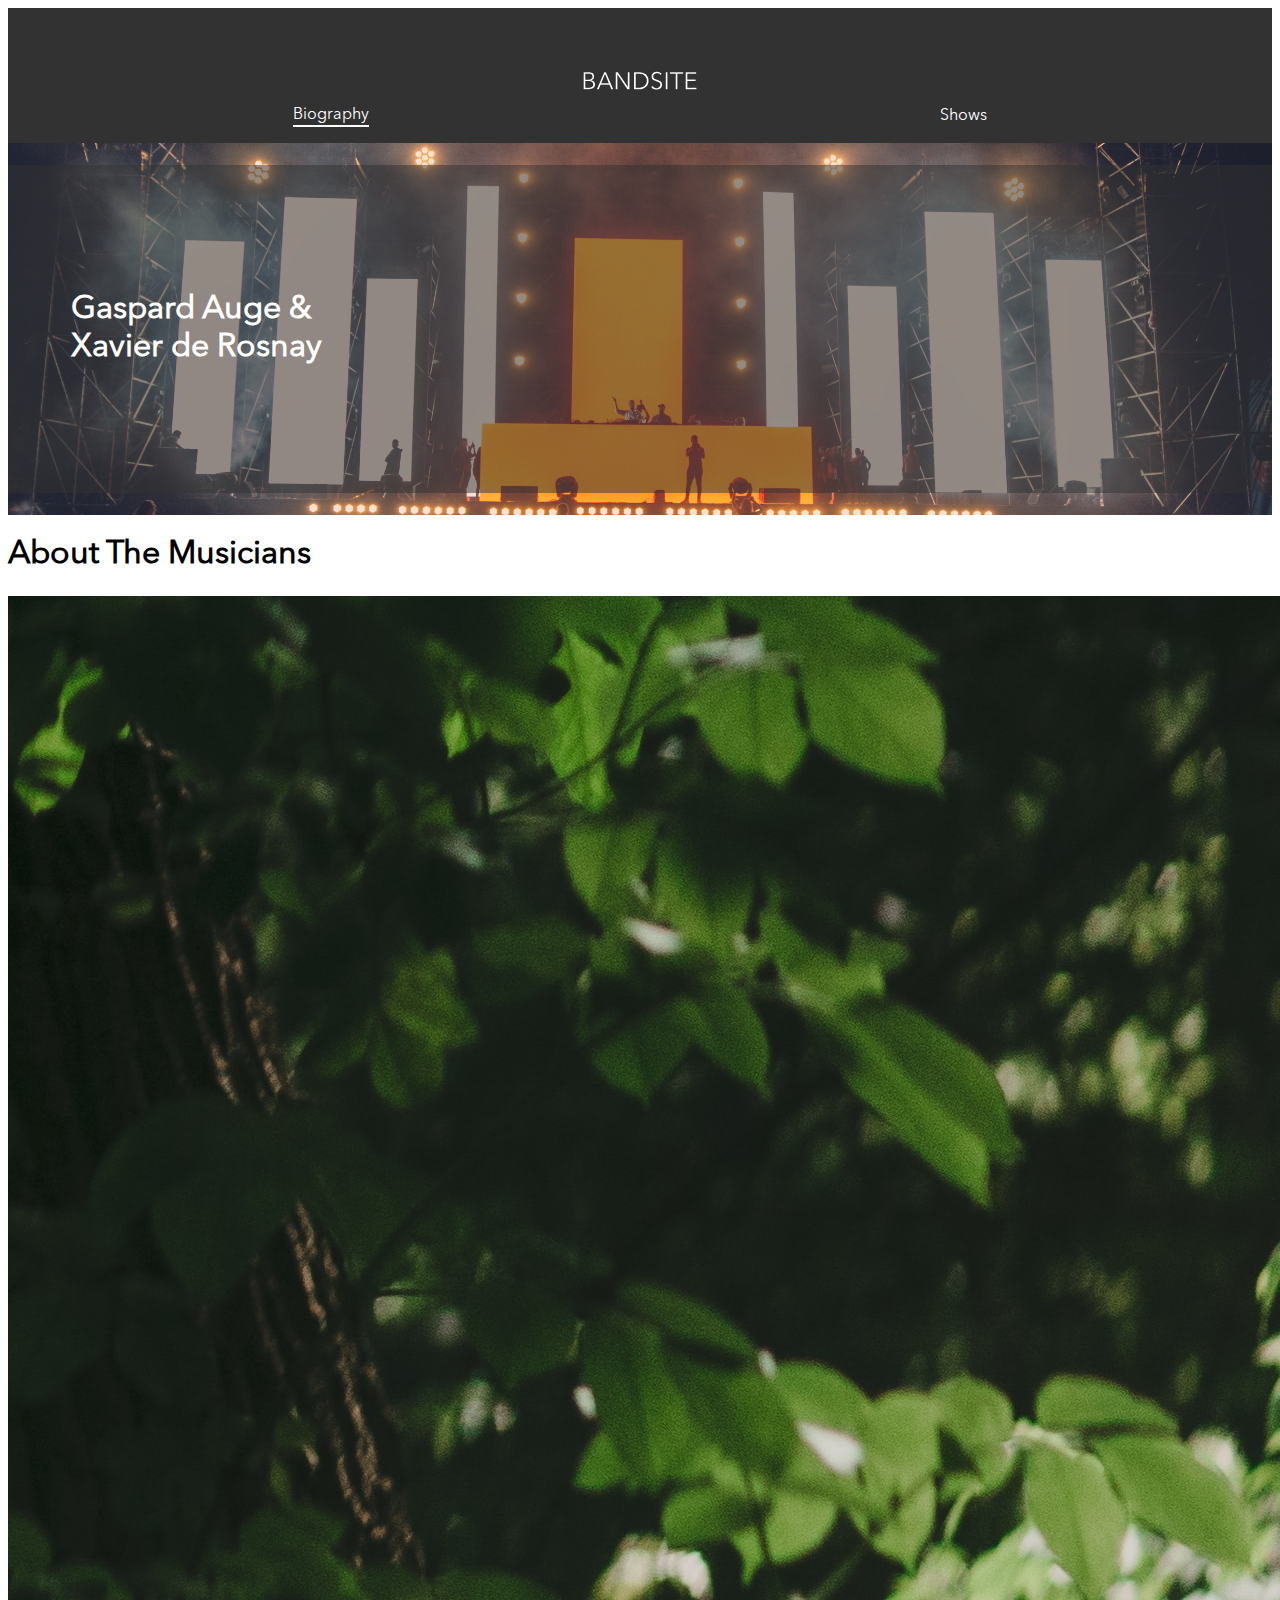
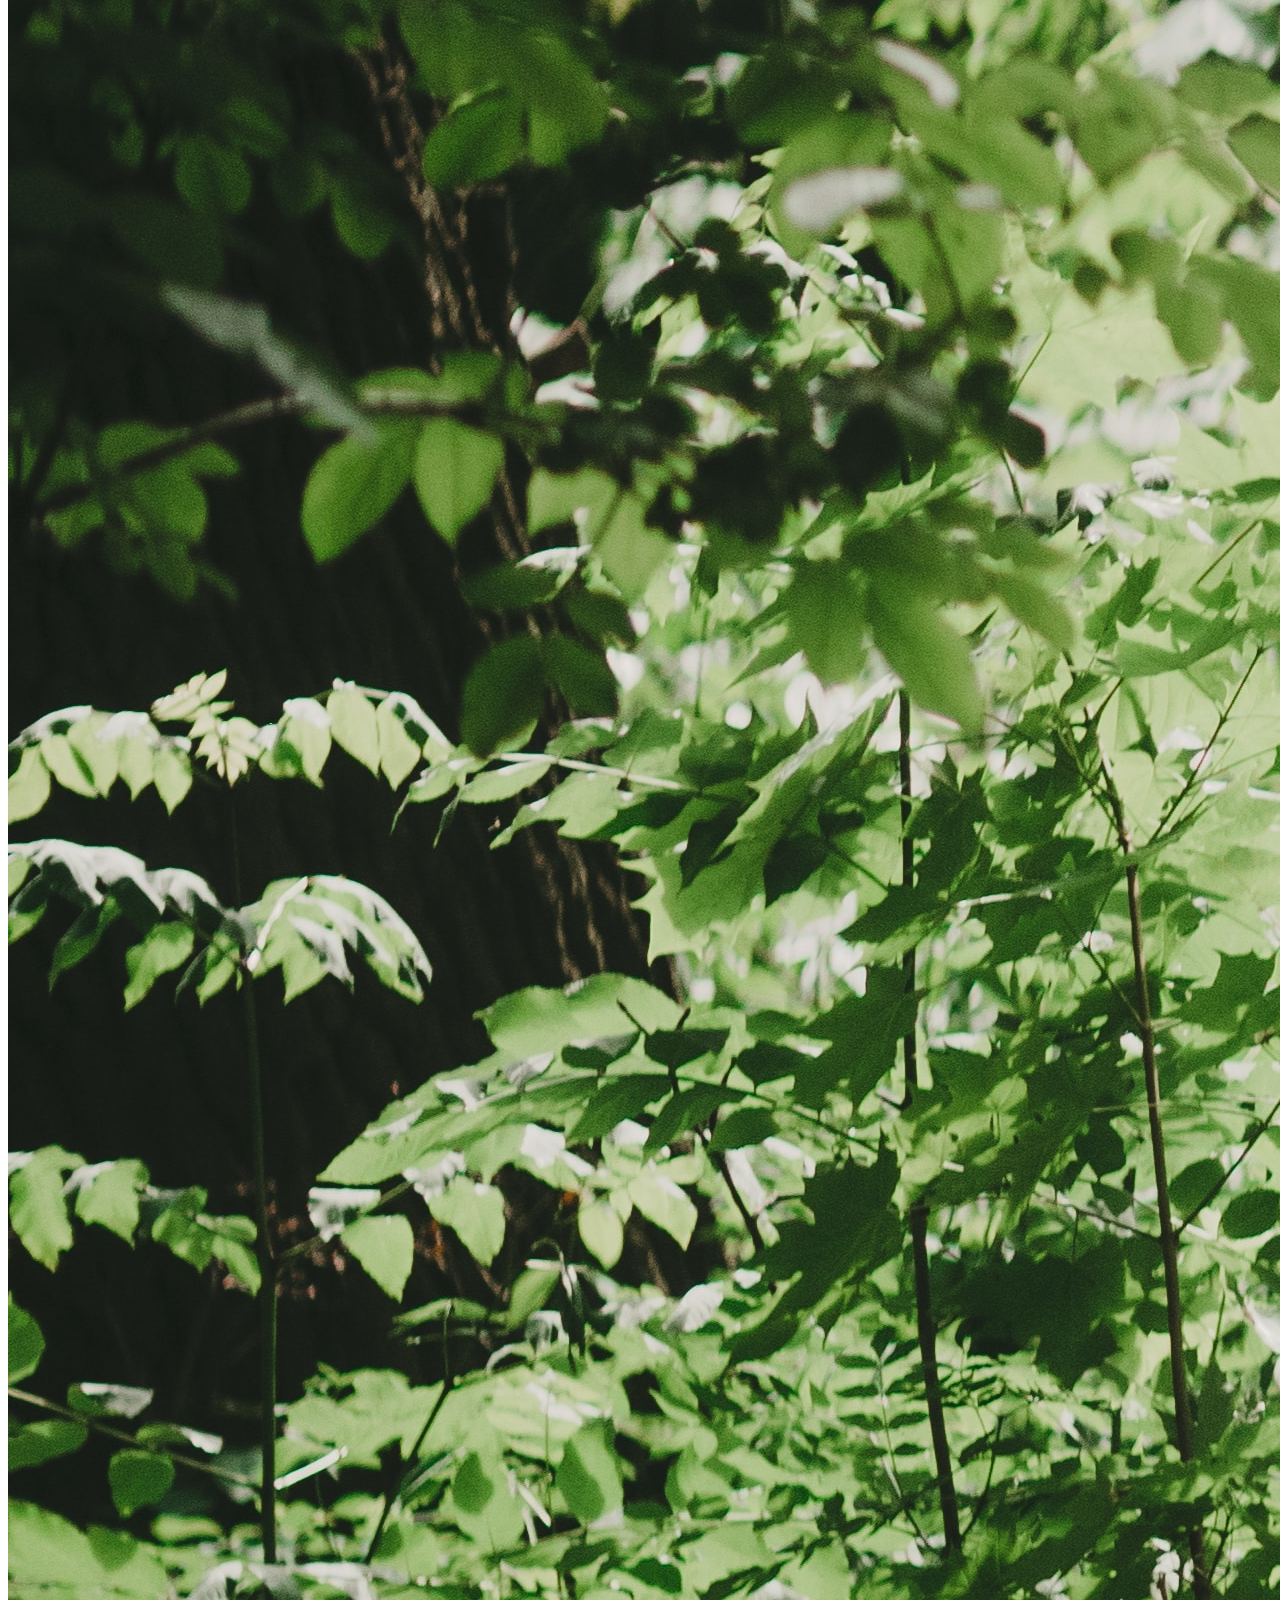
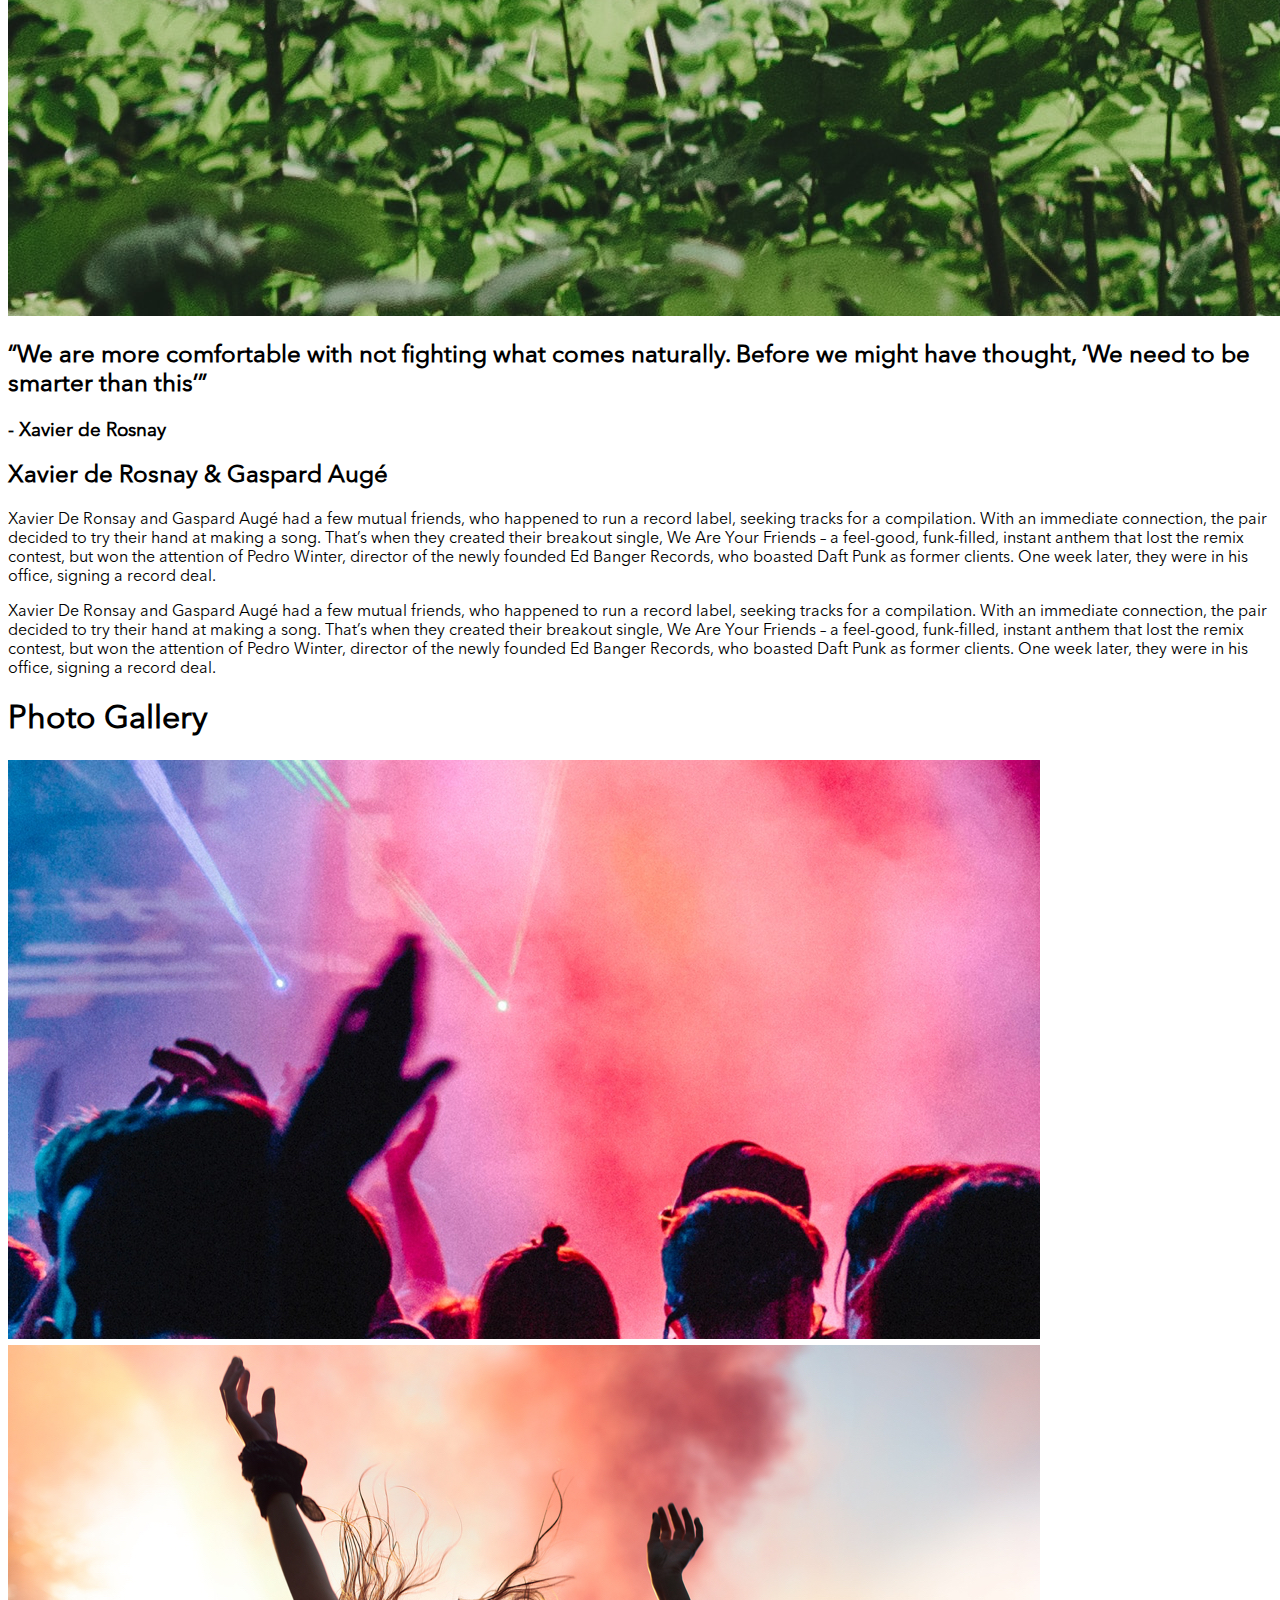
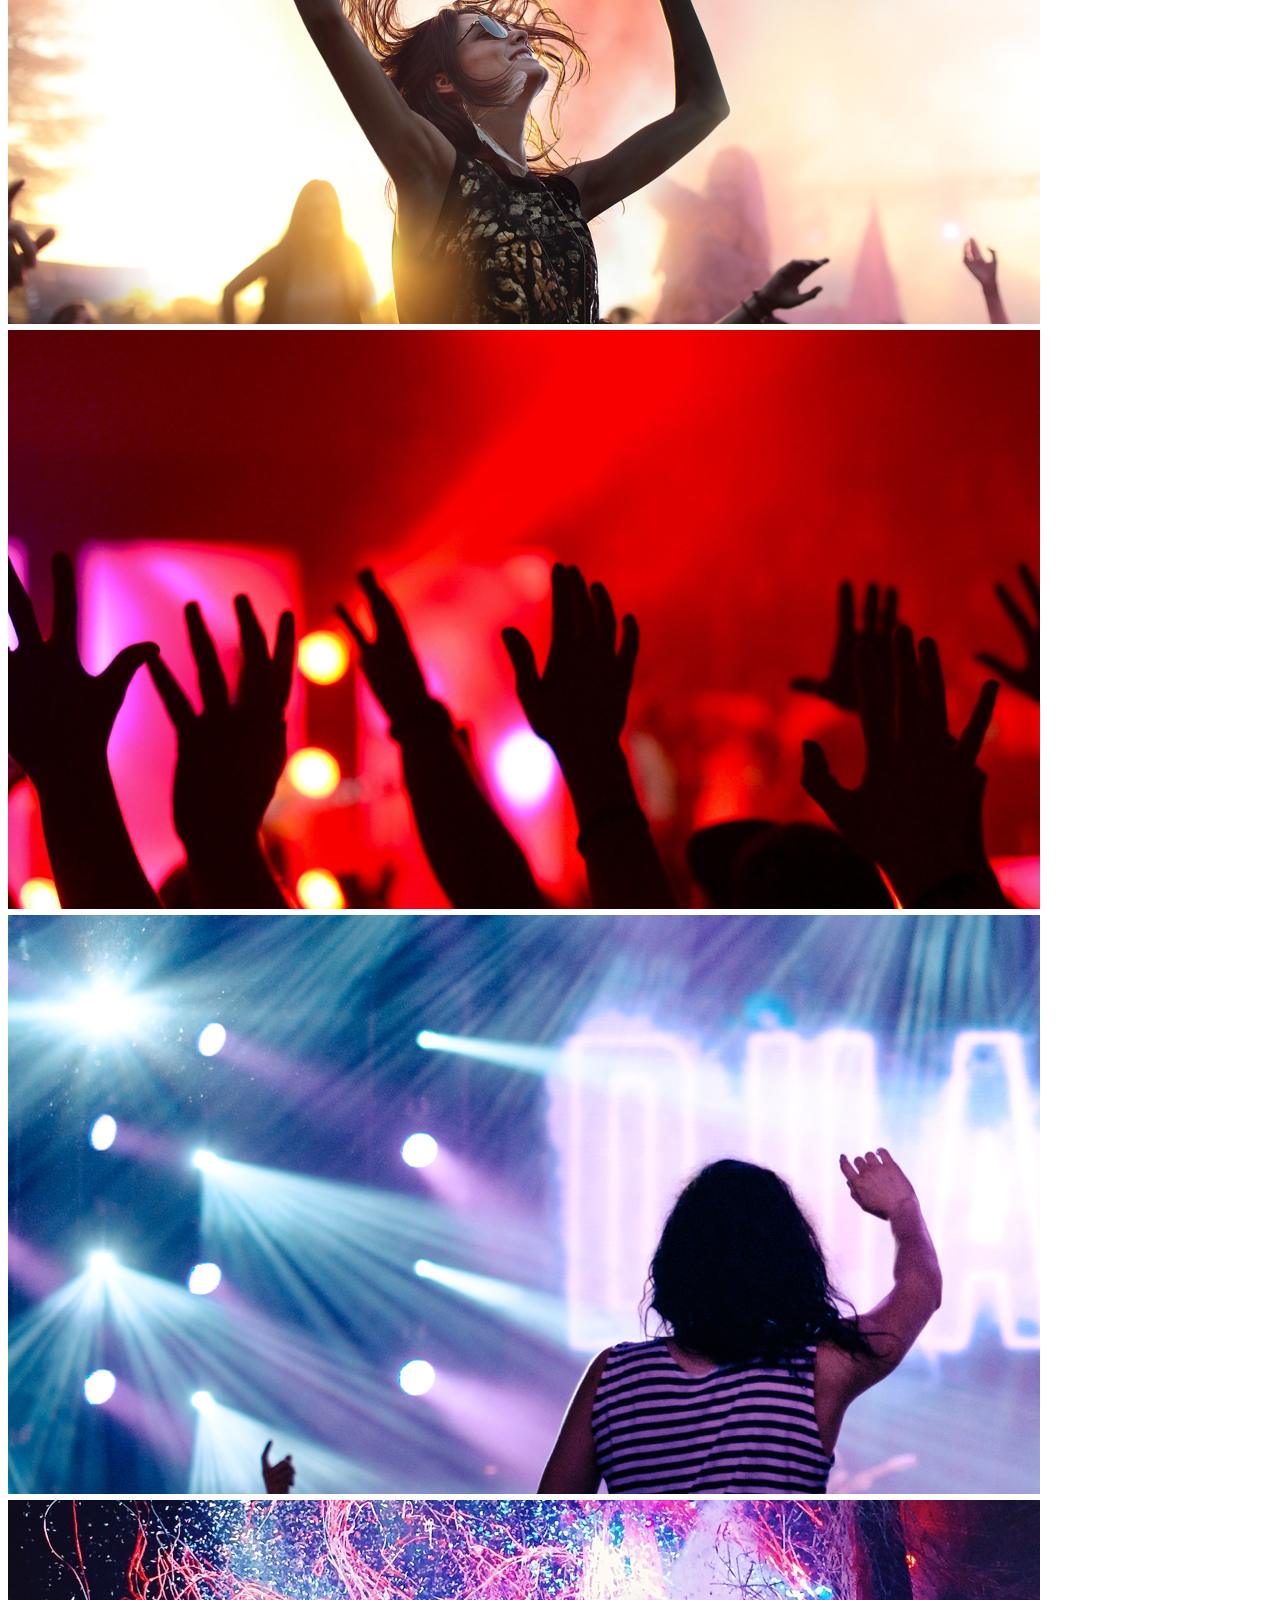
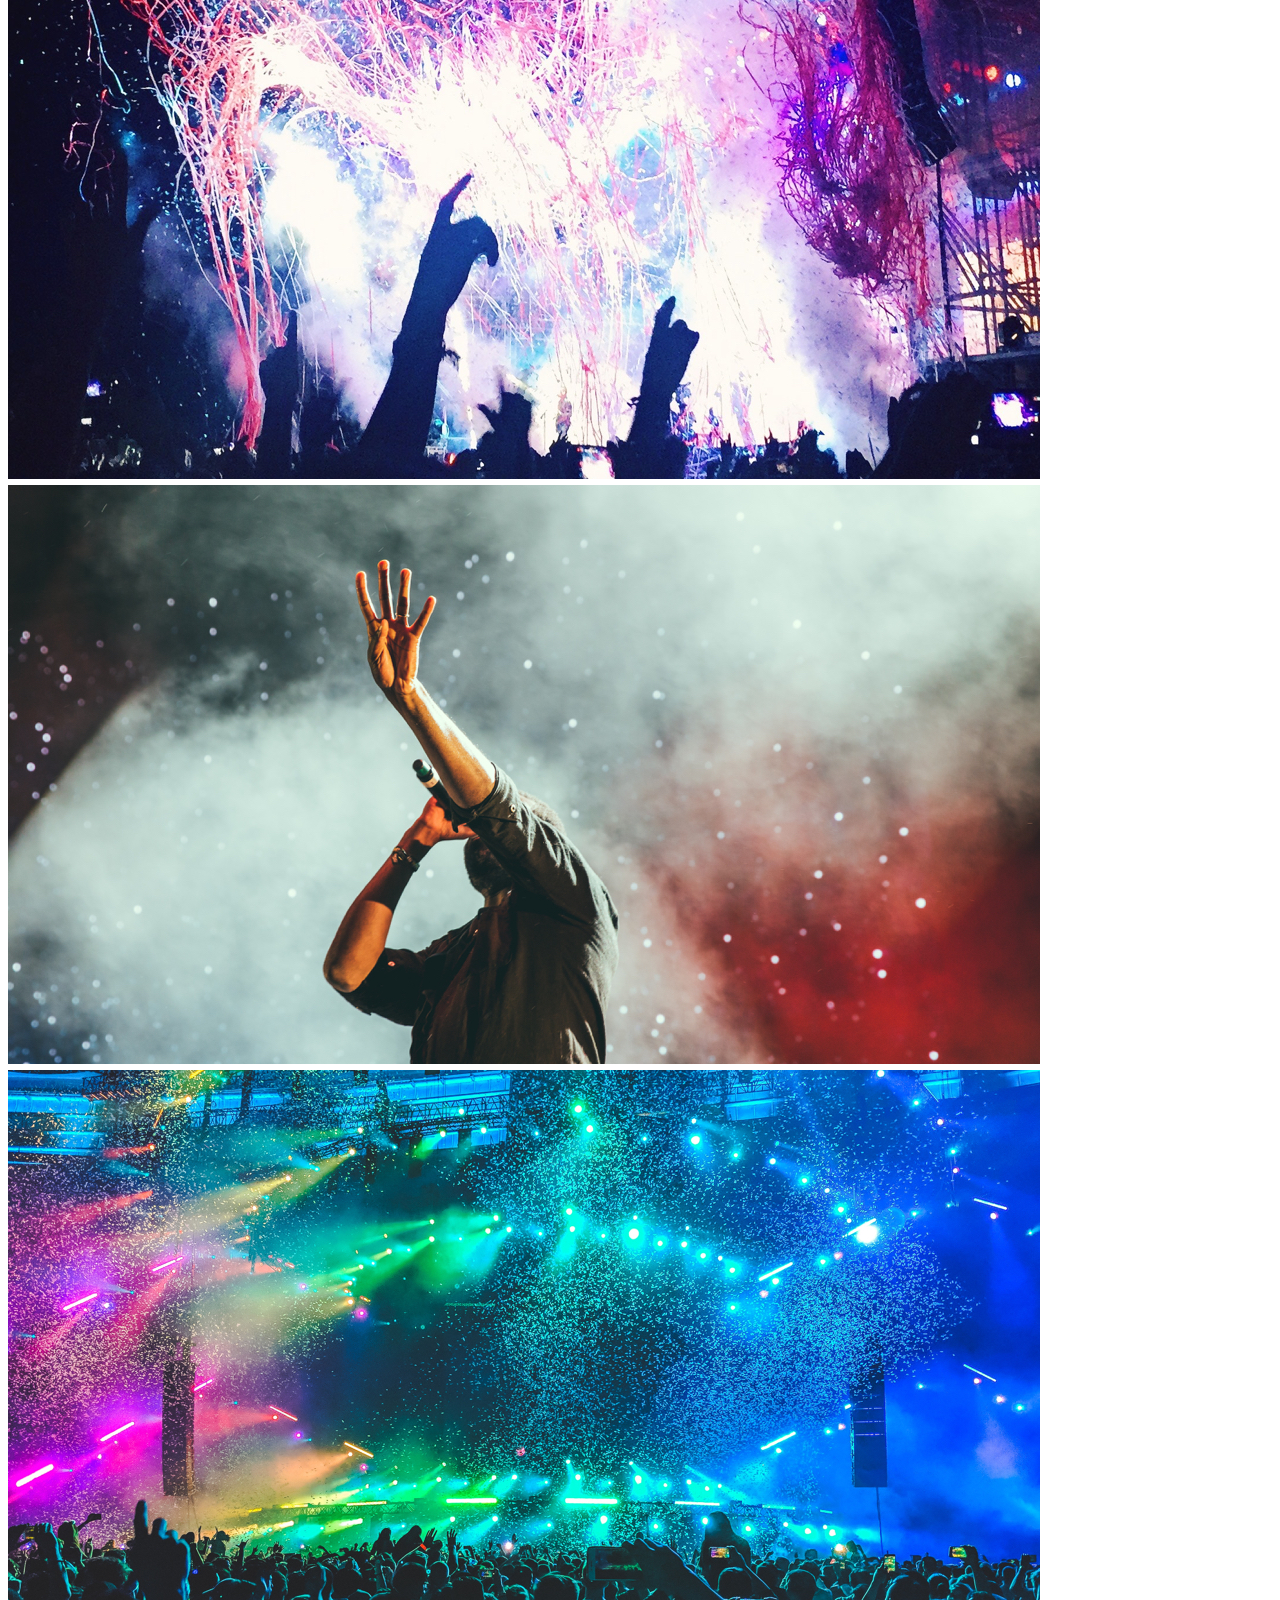
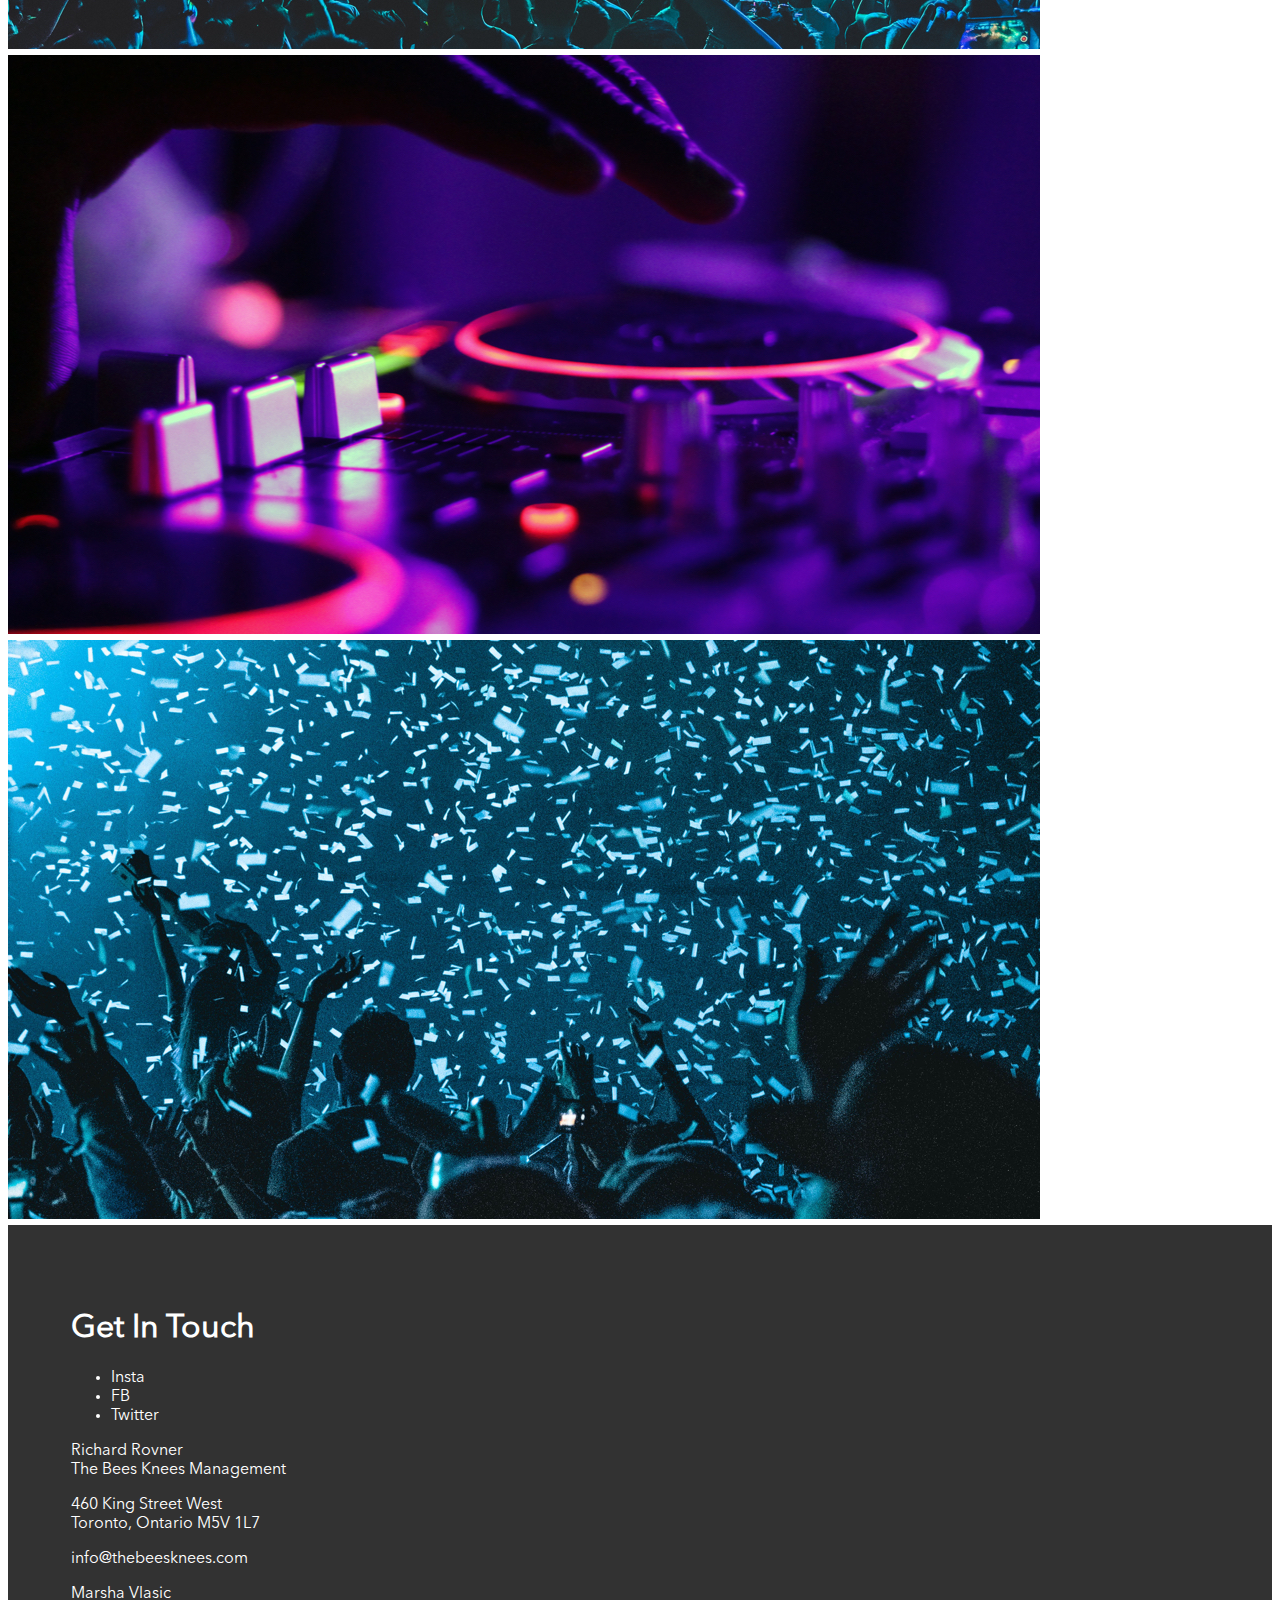
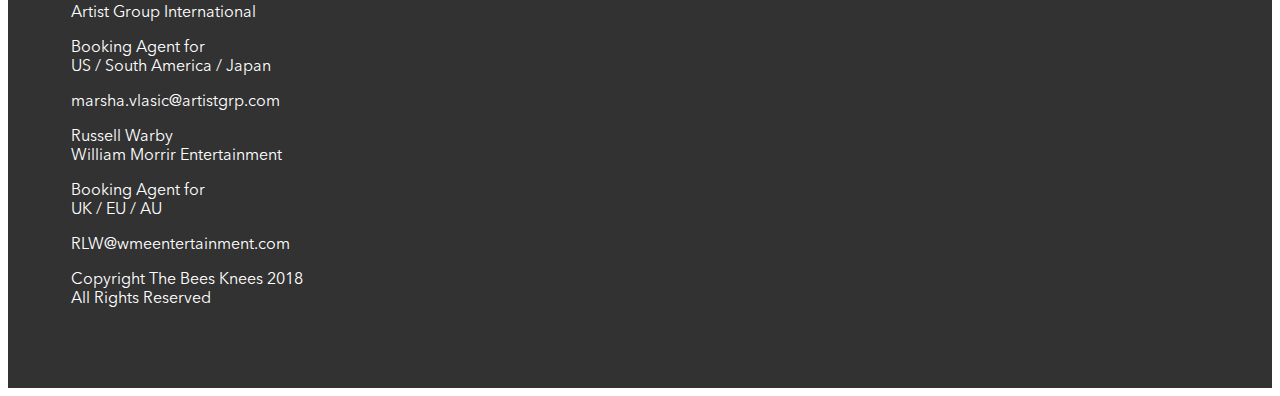
==== sprint-1/index.html @ ebd1e35c "images added, nav-bar almost done" ====
<!DOCTYPE html>
<html lang="en">
<head>
    <meta charset="UTF-8">
    <meta name="viewport" content="width=device-width, initial-scale=1.0">
    <meta http-equiv="X-UA-Compatible" content="ie=edge">
    <title>Bandsite</title>
    <link rel="stylesheet" type="text/css" href="./styles/main.css" />
</head>
<body>
    <div class="main">
        <nav class="main__nav-bar">
            <a class="main__logo-link" href="index.html">
                <svg class="main__logo" width="114px" height="19px" viewBox="0 0 114 19" version="1.1" xmlns="http://www.w3.org/2000/svg" xmlns:xlink="http://www.w3.org/1999/xlink">
                    <!-- Generator: Sketch 52.6 (67491) - http://www.bohemiancoding.com/sketch -->
                    <title>BANDSITE</title>
                    <desc>Created with Sketch.</desc>
                    <defs>
                        <path d="M0.64,1.008 L5.704,1.008 C6.3440032,1.008 6.99199672,1.07599932 7.648,1.212 C8.30400328,1.34800068 8.8919974,1.57999836 9.412,1.908 C9.9320026,2.23600164 10.3559984,2.6799972 10.684,3.24 C11.0120016,3.8000028 11.176,4.50399576 11.176,5.352 C11.176,6.24800448 10.9040027,7.02799668 10.36,7.692 C9.81599728,8.35600332 9.08800456,8.79199896 8.176,9 L8.176,9.048 C9.28000552,9.17600064 10.1959964,9.60399636 10.924,10.332 C11.6520036,11.0600036 12.016,12.0479938 12.016,13.296 C12.016,14.0000035 11.8680015,14.6439971 11.572,15.228 C11.2759985,15.8120029 10.8560027,16.307998 10.312,16.716 C9.76799728,17.124002 9.10400392,17.4399989 8.32,17.664 C7.53599608,17.8880011 6.65600488,18 5.68,18 L0.64,18 L0.64,1.008 Z M2.368,8.448 L5.848,8.448 C6.26400208,8.448 6.68399788,8.40000048 7.108,8.304 C7.53200212,8.20799952 7.91999824,8.04400116 8.272,7.812 C8.62400176,7.57999884 8.90799892,7.27200192 9.124,6.888 C9.34000108,6.50399808 9.448,6.0320028 9.448,5.472 C9.448,4.92799728 9.34000108,4.46800188 9.124,4.092 C8.90799892,3.71599812 8.61600184,3.4080012 8.248,3.168 C7.87999816,2.9279988 7.44800248,2.75600052 6.952,2.652 C6.45599752,2.54799948 5.9280028,2.496 5.368,2.496 L2.368,2.496 L2.368,8.448 Z M2.368,16.512 L5.584,16.512 C6.20800312,16.512 6.80399716,16.4520006 7.372,16.332 C7.94000284,16.2119994 8.43599788,16.0200013 8.86,15.756 C9.28400212,15.4919987 9.62399872,15.1480021 9.88,14.724 C10.1360013,14.2999979 10.264,13.792003 10.264,13.2 C10.264,12.0799944 9.8840038,11.2440028 9.124,10.692 C8.3639962,10.1399972 7.28800696,9.864 5.896,9.864 L2.368,9.864 L2.368,16.512 Z M15.784,18 L13.888,18 L21.232,1.008 L22.912,1.008 L30.208,18 L28.288,18 L26.416,13.536 L17.632,13.536 L15.784,18 Z M18.28,11.952 L25.768,11.952 L22.024,2.928 L18.28,11.952 Z M44.752,15.48 L44.8,15.48 L44.8,1.008 L46.528,1.008 L46.528,18 L44.368,18 L34.48,3.384 L34.432,3.384 L34.432,18 L32.704,18 L32.704,1.008 L34.864,1.008 L44.752,15.48 Z M51.04,1.008 L56.68,1.008 C57.7360053,1.008 58.7959947,1.18399824 59.86,1.536 C60.9240053,1.88800176 61.8839957,2.41999644 62.74,3.132 C63.5960043,3.84400356 64.2879974,4.73199468 64.816,5.796 C65.3440026,6.86000532 65.608,8.09599296 65.608,9.504 C65.608,10.9280071 65.3440026,12.1679947 64.816,13.224 C64.2879974,14.2800053 63.5960043,15.1639964 62.74,15.876 C61.8839957,16.5880036 60.9240053,17.1199982 59.86,17.472 C58.7959947,17.8240018 57.7360053,18 56.68,18 L51.04,18 L51.04,1.008 Z M52.768,16.464 L56.2,16.464 C57.4800064,16.464 58.5959952,16.264002 59.548,15.864 C60.5000048,15.463998 61.2879969,14.9400032 61.912,14.292 C62.5360031,13.6439968 63.0039984,12.9040042 63.316,12.072 C63.6280016,11.2399958 63.784,10.3840044 63.784,9.504 C63.784,8.6239956 63.6280016,7.76800416 63.316,6.936 C63.0039984,6.10399584 62.5360031,5.36400324 61.912,4.716 C61.2879969,4.06799676 60.5000048,3.544002 59.548,3.144 C58.5959952,2.743998 57.4800064,2.544 56.2,2.544 L52.768,2.544 L52.768,16.464 Z M77.44,3.744 C77.0719982,3.23199744 76.6000029,2.82000156 76.024,2.508 C75.4479971,2.19599844 74.7520041,2.04 73.936,2.04 C73.5199979,2.04 73.0960022,2.10399936 72.664,2.232 C72.2319978,2.36000064 71.8400018,2.55599868 71.488,2.82 C71.1359982,3.08400132 70.8520011,3.415998 70.636,3.816 C70.4199989,4.216002 70.312,4.68799728 70.312,5.232 C70.312,5.77600272 70.415999,6.22399824 70.624,6.576 C70.832001,6.92800176 71.1079983,7.22799876 71.452,7.476 C71.7960017,7.72400124 72.1879978,7.9279992 72.628,8.088 C73.0680022,8.2480008 73.5279976,8.4079992 74.008,8.568 C74.600003,8.76000096 75.195997,8.96799888 75.796,9.192 C76.396003,9.41600112 76.9359976,9.7079982 77.416,10.068 C77.8960024,10.4280018 78.2879985,10.8839972 78.592,11.436 C78.8960015,11.9880028 79.048,12.6879958 79.048,13.536 C79.048,14.3840042 78.8840016,15.1159969 78.556,15.732 C78.2279984,16.3480031 77.8040026,16.855998 77.284,17.256 C76.7639974,17.656002 76.1720033,17.951999 75.508,18.144 C74.8439967,18.336001 74.1760034,18.432 73.504,18.432 C72.9919974,18.432 72.4800026,18.3800005 71.968,18.276 C71.4559974,18.1719995 70.9680023,18.016001 70.504,17.808 C70.0399977,17.599999 69.608002,17.3360016 69.208,17.016 C68.807998,16.6959984 68.4560015,16.3280021 68.152,15.912 L69.64,14.808 C70.0080018,15.416003 70.5239967,15.923998 71.188,16.332 C71.8520033,16.740002 72.6319955,16.944 73.528,16.944 C73.9600022,16.944 74.3999978,16.8760007 74.848,16.74 C75.2960022,16.6039993 75.6999982,16.3960014 76.06,16.116 C76.4200018,15.8359986 76.7159988,15.492002 76.948,15.084 C77.1800012,14.675998 77.296,14.2000027 77.296,13.656 C77.296,13.063997 77.1800012,12.572002 76.948,12.18 C76.7159988,11.787998 76.4080019,11.4600013 76.024,11.196 C75.6399981,10.9319987 75.2000025,10.7120009 74.704,10.536 C74.2079975,10.3599991 73.6880027,10.1840009 73.144,10.008 C72.5839972,9.83199912 72.0320027,9.63200112 71.488,9.408 C70.9439973,9.18399888 70.4560022,8.8920018 70.024,8.532 C69.5919978,8.1719982 69.2440013,7.72800264 68.98,7.2 C68.7159987,6.67199736 68.584,6.02400384 68.584,5.256 C68.584,4.43999592 68.7479984,3.73600296 69.076,3.144 C69.4040016,2.55199704 69.8319974,2.06400192 70.36,1.68 C70.8880026,1.29599808 71.4719968,1.01600088 72.112,0.84 C72.7520032,0.66399912 73.3839969,0.576 74.008,0.576 C75.1600058,0.576 76.1439959,0.77999796 76.96,1.188 C77.7760041,1.59600204 78.3919979,2.0799972 78.808,2.64 L77.44,3.744 Z M84.472,18 L82.744,18 L82.744,1.008 L84.472,1.008 L84.472,18 Z M94.432,18 L92.704,18 L92.704,2.544 L87.016,2.544 L87.016,1.008 L100.12,1.008 L100.12,2.544 L94.432,2.544 L94.432,18 Z M104.392,16.464 L113.488,16.464 L113.488,18 L102.664,18 L102.664,1.008 L113.2,1.008 L113.2,2.544 L104.392,2.544 L104.392,8.4 L112.624,8.4 L112.624,9.912 L104.392,9.912 L104.392,16.464 Z" id="path-1"></path>
                    </defs>
                    <g id="Page-1" stroke="none" stroke-width="1" fill="none" fill-rule="evenodd">
                        <g id="BANDSITE">
                            <use fill="#000000" xlink:href="#path-1"></use>
                            <use fill="#FFFFFF" xlink:href="#path-1"></use>
                        </g>
                    </g>
                </svg>
            </a>
            <div class="main__nav-bar-list">
                <p class="main__nav-bar-list-item main__bio-border">Biography</p>
                <p class="main__nav-bar-list-item">Shows</p>
            </div>
            <!-- <ul class="main__nav-bar-list">
                <li class="main__nav-bar-list-item"><a class="main__bio-border">Biography</a></li>
                <li class="main__nav-bar-list-item"><a>Shows</a></li>
            </ul> -->
            <div class="main__hero">
                <h1 class="main__hero-title">Gaspard Auge &<br>Xavier de Rosnay</h1>
            </div>
        </nav>

        <div class="main__wrap">
            <section class="main__info">
                <h1 class="main__info-title">About The Musicians</h1>
                <img class="main__bio-image" src="./assets/Images/about-the-musicians.jpg" alt="a photo of the two musicians">
                <h2 class="main__info-quote">“We are more comfortable with not
                    fighting what comes naturally. Before
                    we might have thought, ‘We need to
                    be smarter than this’”</h2>
                <h3 class="main__info-quote-person">- Xavier de Rosnay</h3>
                <h2 class="main__info-bio-title">Xavier de Rosnay & Gaspard Augé</h2>
                <p class="main__info-bio-one">Xavier De Ronsay and Gaspard Augé had a few
                    mutual friends, who happened to run a record label,
                    seeking tracks for a compilation. With an immediate
                    connection, the pair decided to try their hand at
                    making a song. That’s when they created their
                    breakout single, We Are Your Friends – a feel-good,
                    funk-filled, instant anthem that lost the remix
                    contest, but won the attention of Pedro Winter,
                    director of the newly founded Ed Banger Records,
                    who boasted Daft Punk as former clients. One week
                    later, they were in his office, signing a record deal.</p>
                <p class="main__info-bio-two"> Xavier De Ronsay and Gaspard Augé had a few
                    mutual friends, who happened to run a record label,
                    seeking tracks for a compilation. With an immediate
                    connection, the pair decided to try their hand at
                    making a song. That’s when they created their
                    breakout single, We Are Your Friends – a feel-good,
                    funk-filled, instant anthem that lost the remix
                    contest, but won the attention of Pedro Winter,
                    director of the newly founded Ed Banger Records,
                    who boasted Daft Punk as former clients. One week
                    later, they were in his office, signing a record deal.</p>
            </section>

            <div class="main__gallery">
                <h1 class="main__gallery-title">Photo Gallery</h1>
                <img class="main__gallery-image" src="./assets/Images/Photo-gallery-1.jpg" alt="heads and hands of a group of people are visible dancing at a concert">
                <img class="main__gallery-image" src="./assets/Images/Photo-gallery-2.jpg" alt="a girl is dancing to the music at a concert">
                <img class="main__gallery-image" src="./assets/Images/Photo-gallery-3.jpg" alt="hands of a group of people are visible at a concert">
                <img class="main__gallery-image" src="./assets/Images/Photo-gallery-4.jpg" alt="the back of a girl dancing at a concert is visible at a concert">
                <img class="main__gallery-image" src="./assets/Images/Photo-gallery-5.jpg" alt="confetti is about to fall on the concert ground">
                <img class="main__gallery-image" src="./assets/Images/Photo-gallery-6.jpg" alt="the singer is making a four sign with his left hand while singing on stage">
                <img class="main__gallery-image" src="./assets/Images/Photo-gallery-7.jpg" alt="confetti falling on the concert crowd">
                <img class="main__gallery-image" src="./assets/Images/Photo-gallery-8.jpg" alt="a DJ set in a dim light setting">
                <img class="main__gallery-image" src="./assets/Images/Photo-gallery-9.jpg" alt="confetti falling on a concert ground">
            </div>
        </div>
        <footer class="main__footer">
            <h1 class="main__footer-header">Get In Touch</h1>
            <ul class="main__footer-links">
                <li class="main__footer-link-icons"><a>Insta</a></li>
                <li class="main__footer-link-icons"><a>FB</a></li>
                <li class="main__footer-link-icons"><a>Twitter</a></li>
            </ul> 
            <div class="main__footer-info-holder">
                <p class="main__footer-info-one">Richard Rovner<br>The Bees Knees Management</p>
                <p class="main__footer-info-two">460 King Street West<br>Toronto, Ontario M5V 1L7</p>
                <p class="main__footer-info-three">info@thebeesknees.com</p>
                <p class="main__footer-info-four">Marsha Vlasic<br>Artist Group International</p>
                <p class="main__footer-info-five">Booking Agent for<br>US / South America / Japan</p>
                <p class="main__footer-info-six">marsha.vlasic@artistgrp.com</p>
                <p class="main__footer-info-seven">Russell Warby<br>William Morrir Entertainment</p>
                <p class="main__footer-info-eight">Booking Agent for<br>UK / EU / AU</p>
                <p class="main__footer-info-nine">RLW@wmeentertainment.com</p>
                <p class="main__footer-info-ten">Copyright The Bees Knees 2018<br>All Rights Reserved</p>
            </div>
        </footer>
    </div>
</body>
</html>
---- sprint-1/styles/main.css ----
@font-face {
  font-family: "Avenir-Regular";
  src: url("../assets/Fonts/Linotype - AvenirNextLTPro-Regular.otf") format("opentype");
}

@font-face {
  font-family: "Avenir-Bold";
  src: url("../assets/Fonts/Linotype - AvenirNextLTPro-Bold.otf") format("opentype");
}

@font-face {
  font-family: "Avenir-Demi";
  src: url("../assets/Fonts/Linotype - AvenirNextLTPro-Demi.otf") format("opentype");
}

* {
  font-family: "Avenir-Regular";
}

.main__nav-bar {
  display: -webkit-box;
  display: -ms-flexbox;
  display: flex;
  -webkit-box-orient: vertical;
  -webkit-box-direction: normal;
      -ms-flex-direction: column;
          flex-direction: column;
  background-color: #323232;
}

.main__logo-link {
  display: -webkit-box;
  display: -ms-flexbox;
  display: flex;
  -webkit-box-pack: center;
      -ms-flex-pack: center;
          justify-content: center;
}

.main__logo {
  padding-top: 5%;
}

.main__nav-bar-list {
  display: -webkit-box;
  display: -ms-flexbox;
  display: flex;
  -webkit-box-orient: horizontal;
  -webkit-box-direction: normal;
      -ms-flex-direction: row;
          flex-direction: row;
  -ms-flex-pack: distribute;
      justify-content: space-around;
  -webkit-box-align: center;
      -ms-flex-align: center;
          align-items: center;
}

.main__nav-bar-list-item {
  color: white;
}

.main__bio-border {
  border-bottom: 2px solid white;
}

.main__hero {
  background-image: url(../assets/Images/hero-bandsite.jpg);
  background-size: cover;
  background-position: center;
}

.main__hero-title {
  padding: 10% 5%;
  color: white;
  background-color: rgba(50, 50, 50, 0.5);
}

@media screen and (min-width: 0px) and (max-width: 425px) {
  .main__main-wrap {
    margin: 32px 16px;
  }
}

@media screen and (min-width: 0px) and (max-width: 425px) {
  .main__bio-image {
    width: 288px;
    height: 145px;
  }
}

@media screen and (min-width: 0px) and (max-width: 425px) {
  .main__gallery-image {
    width: 288px;
    height: 162px;
  }
}

.main__footer {
  background-color: #323232;
  color: white;
  padding: 5%;
}
/*# sourceMappingURL=main.css.map */
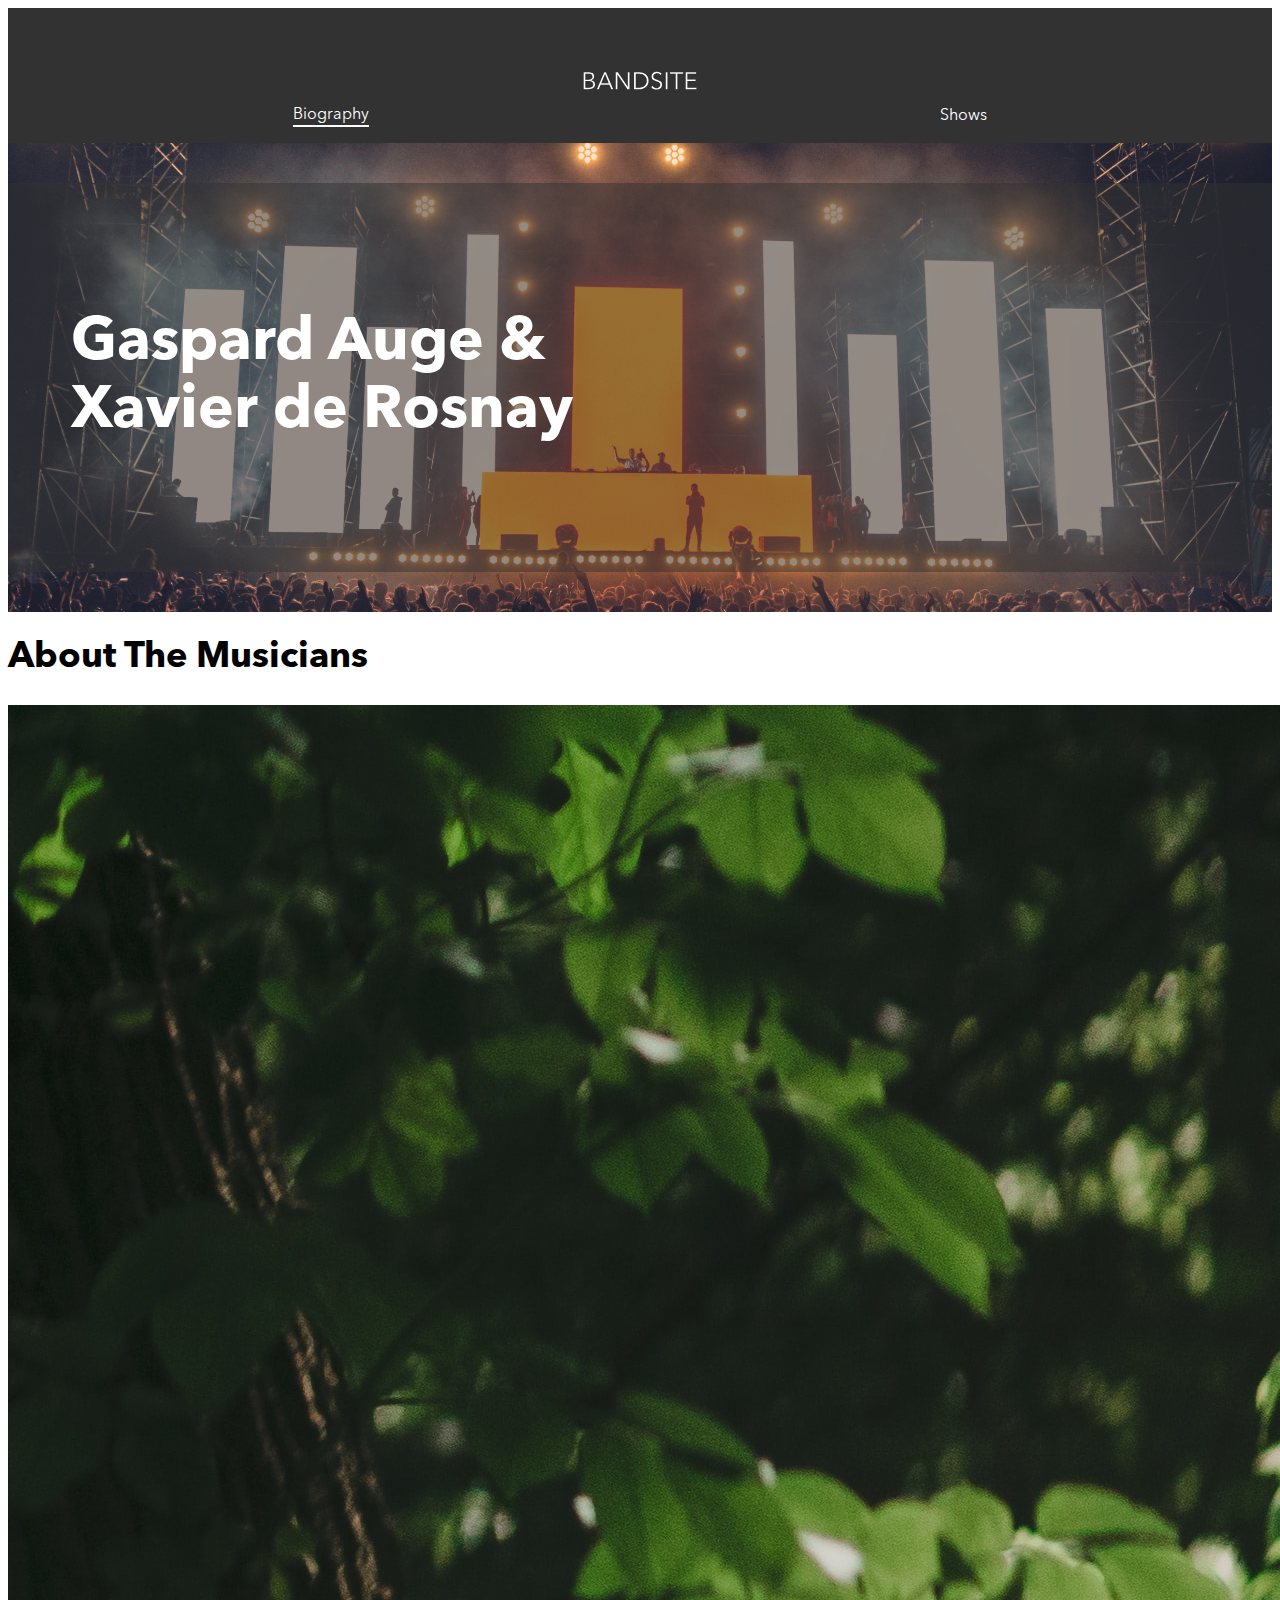
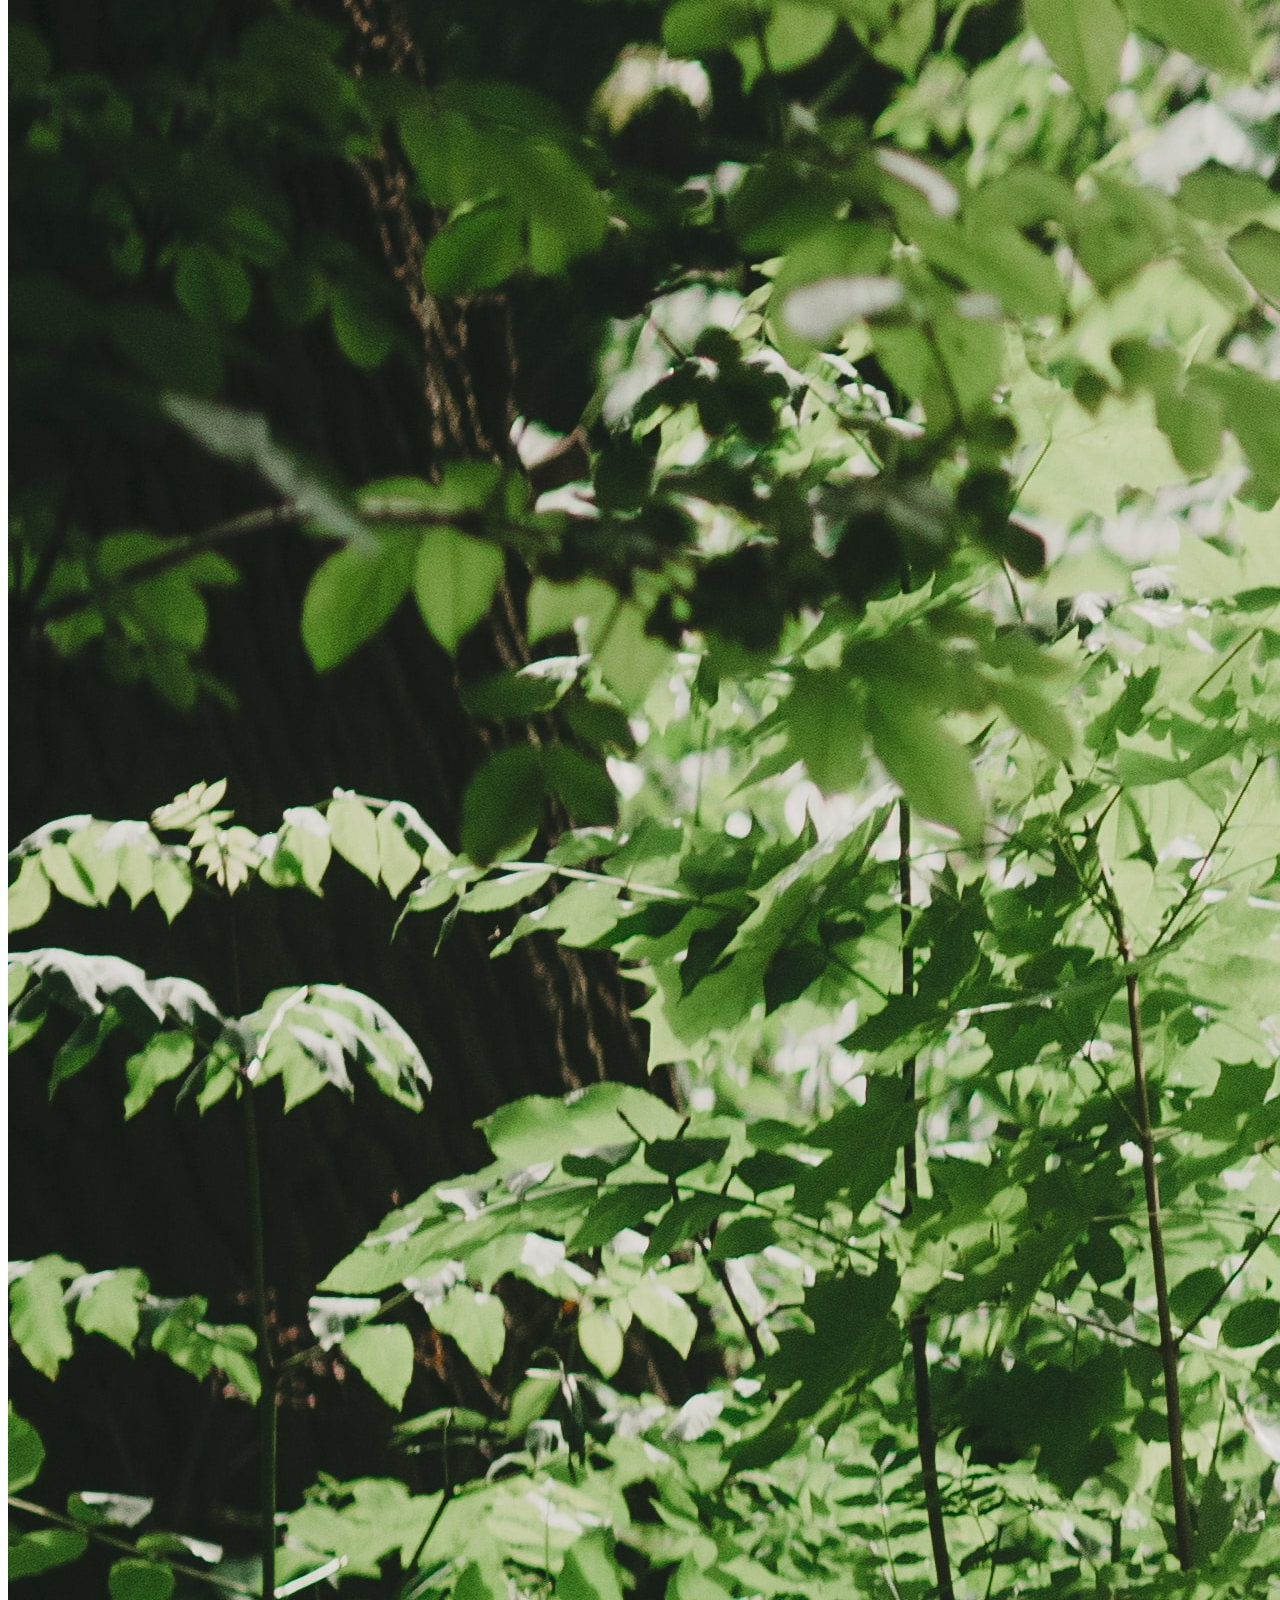
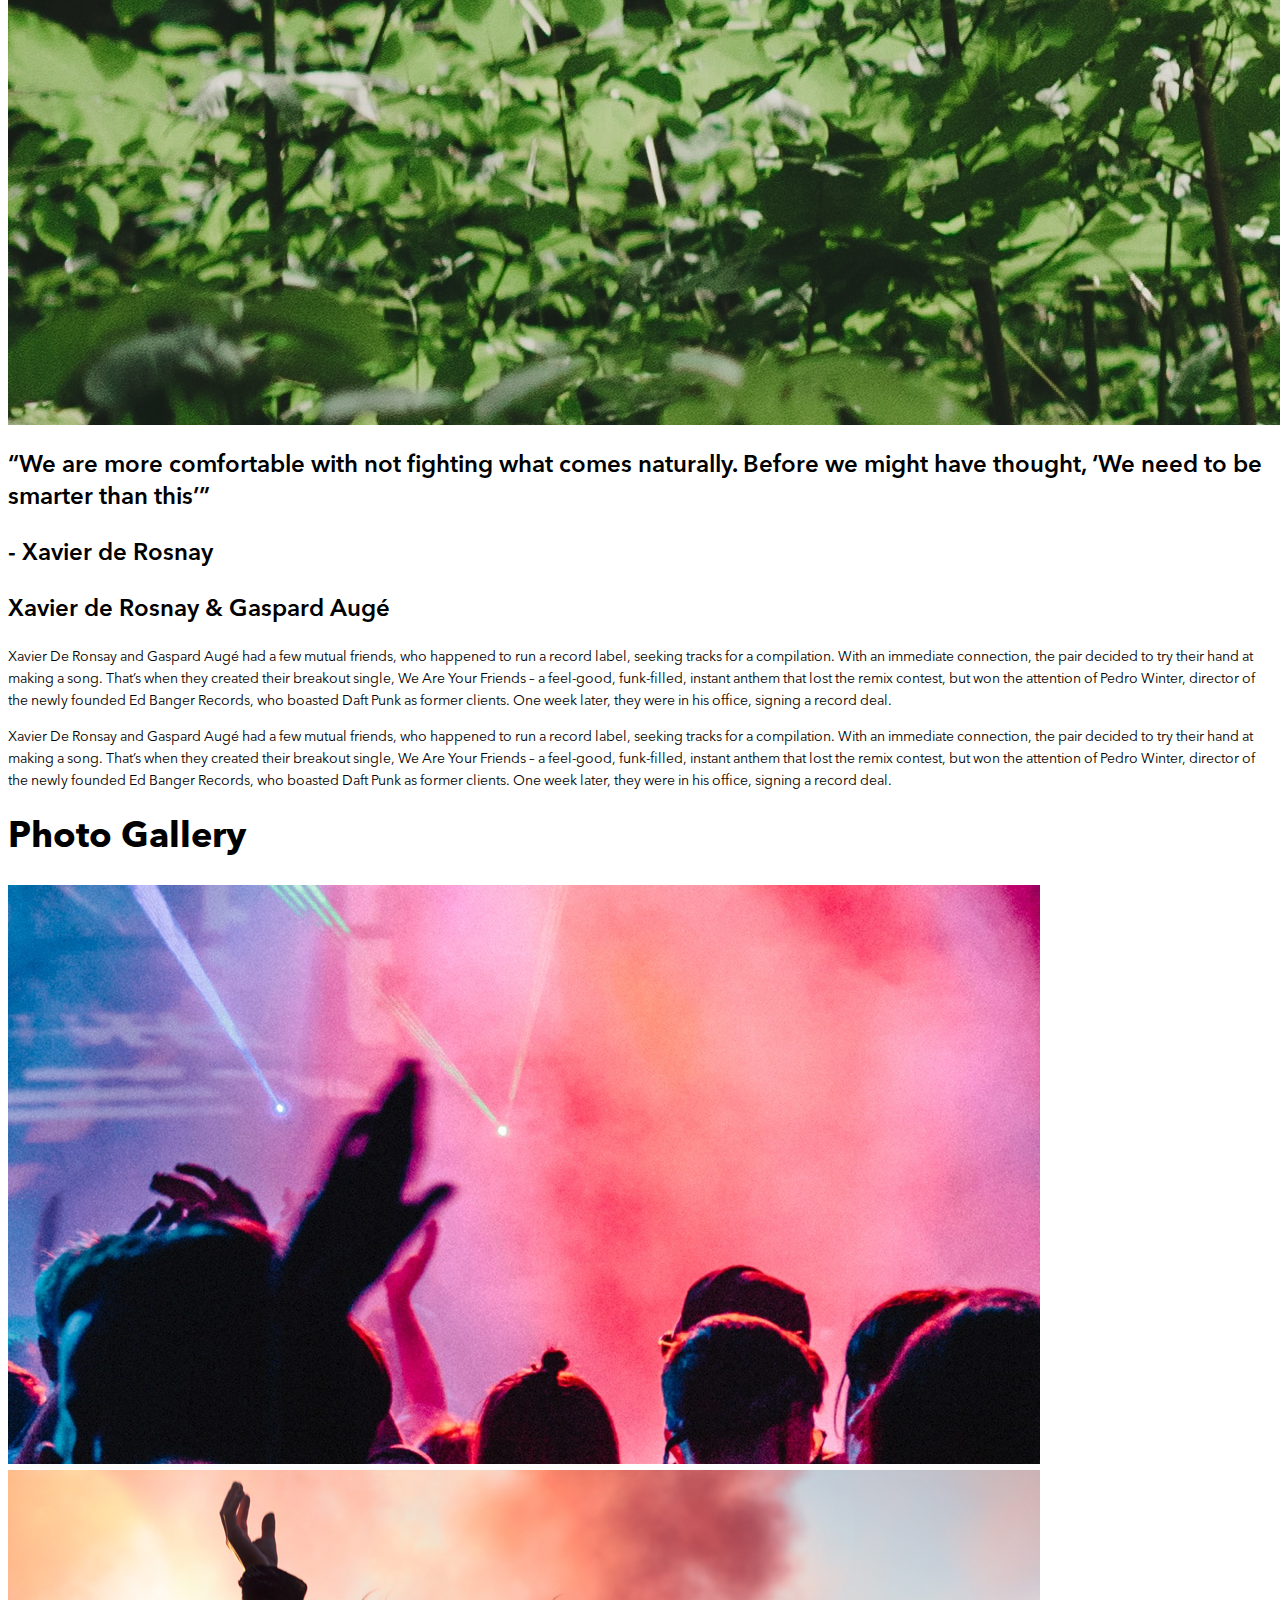
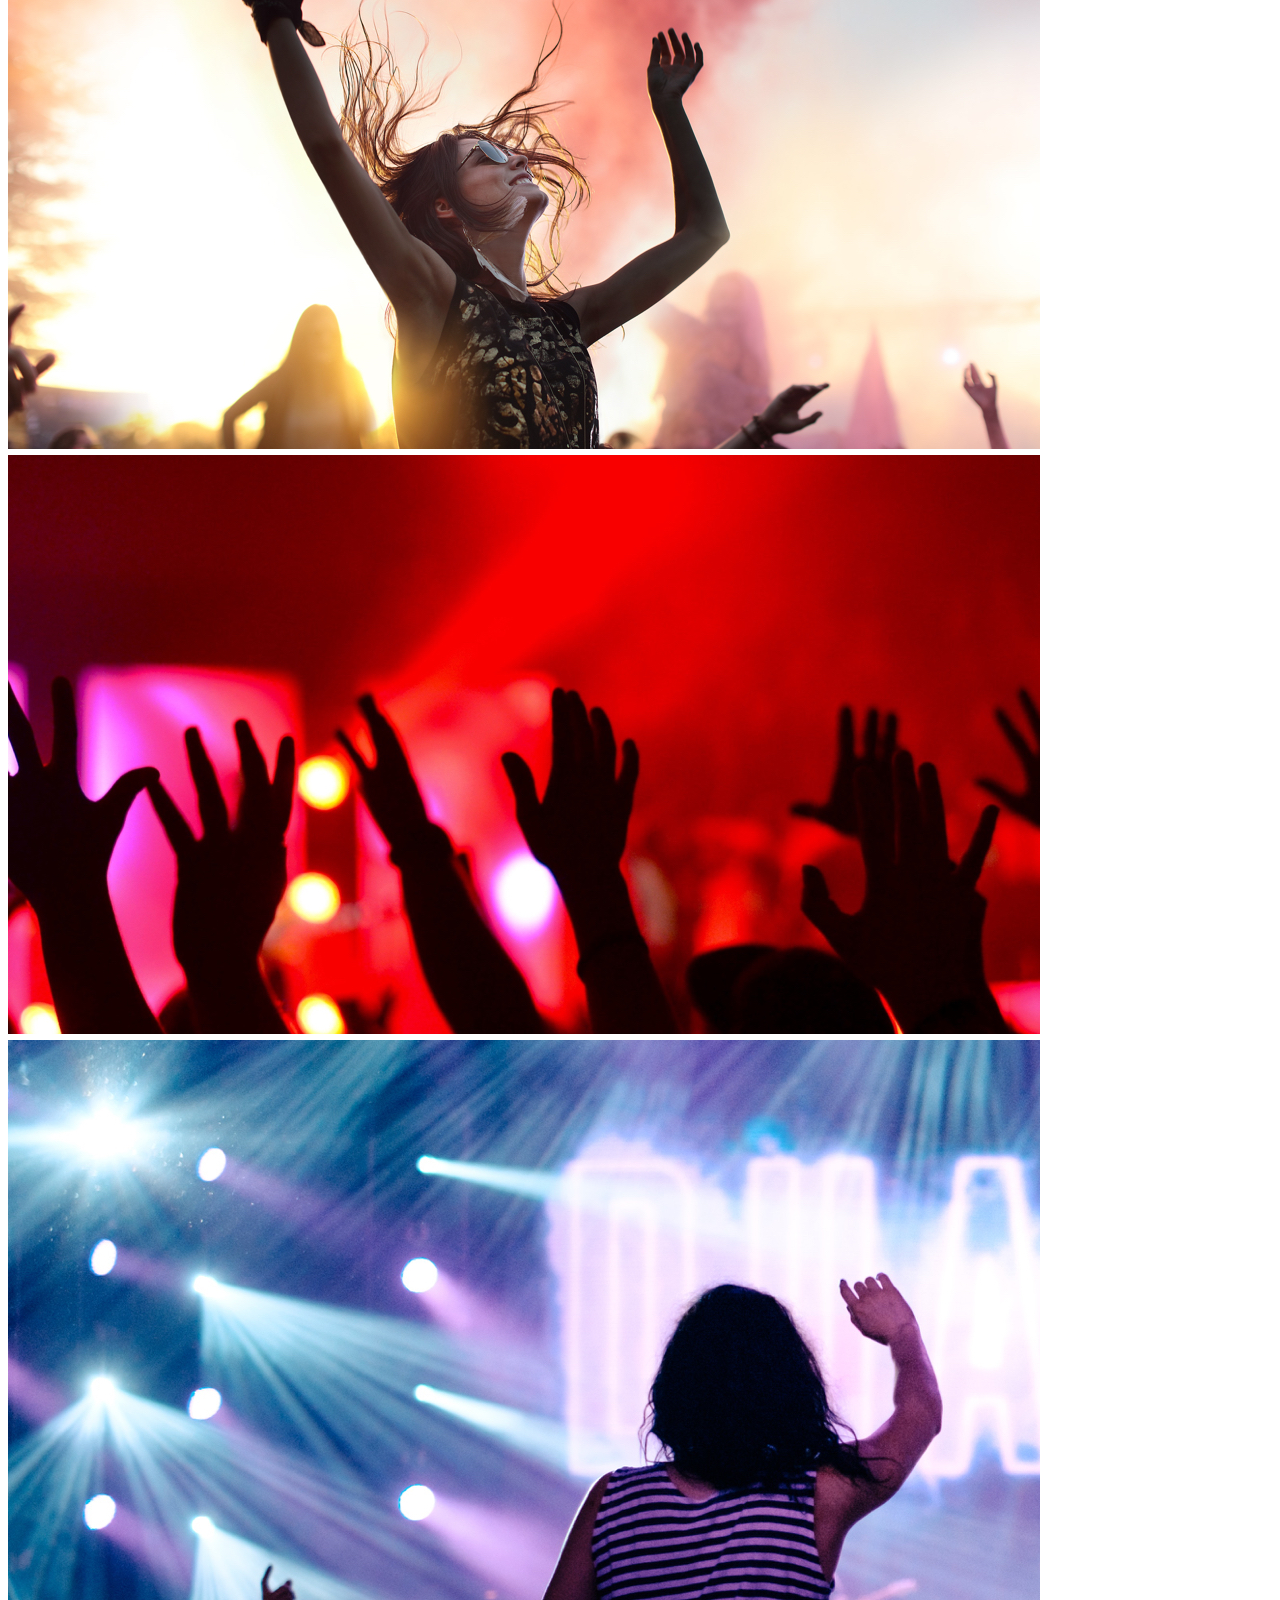
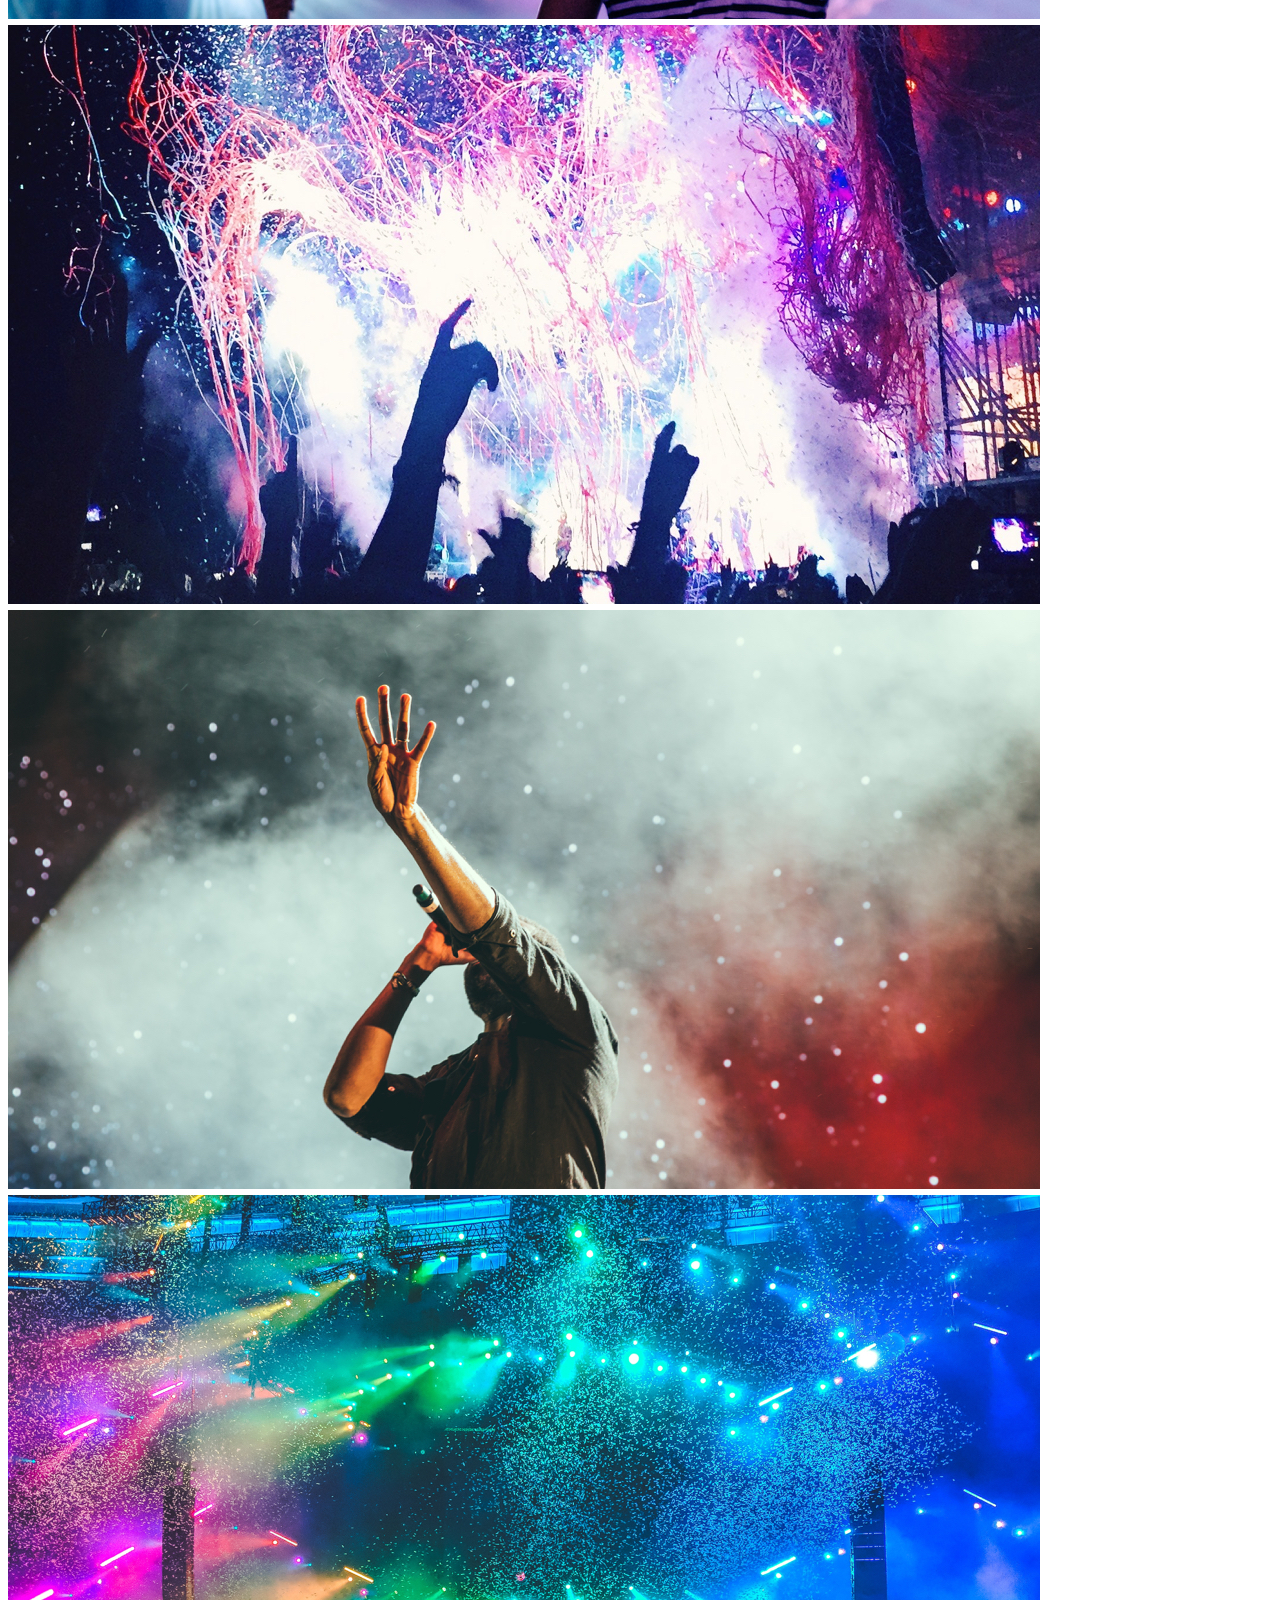
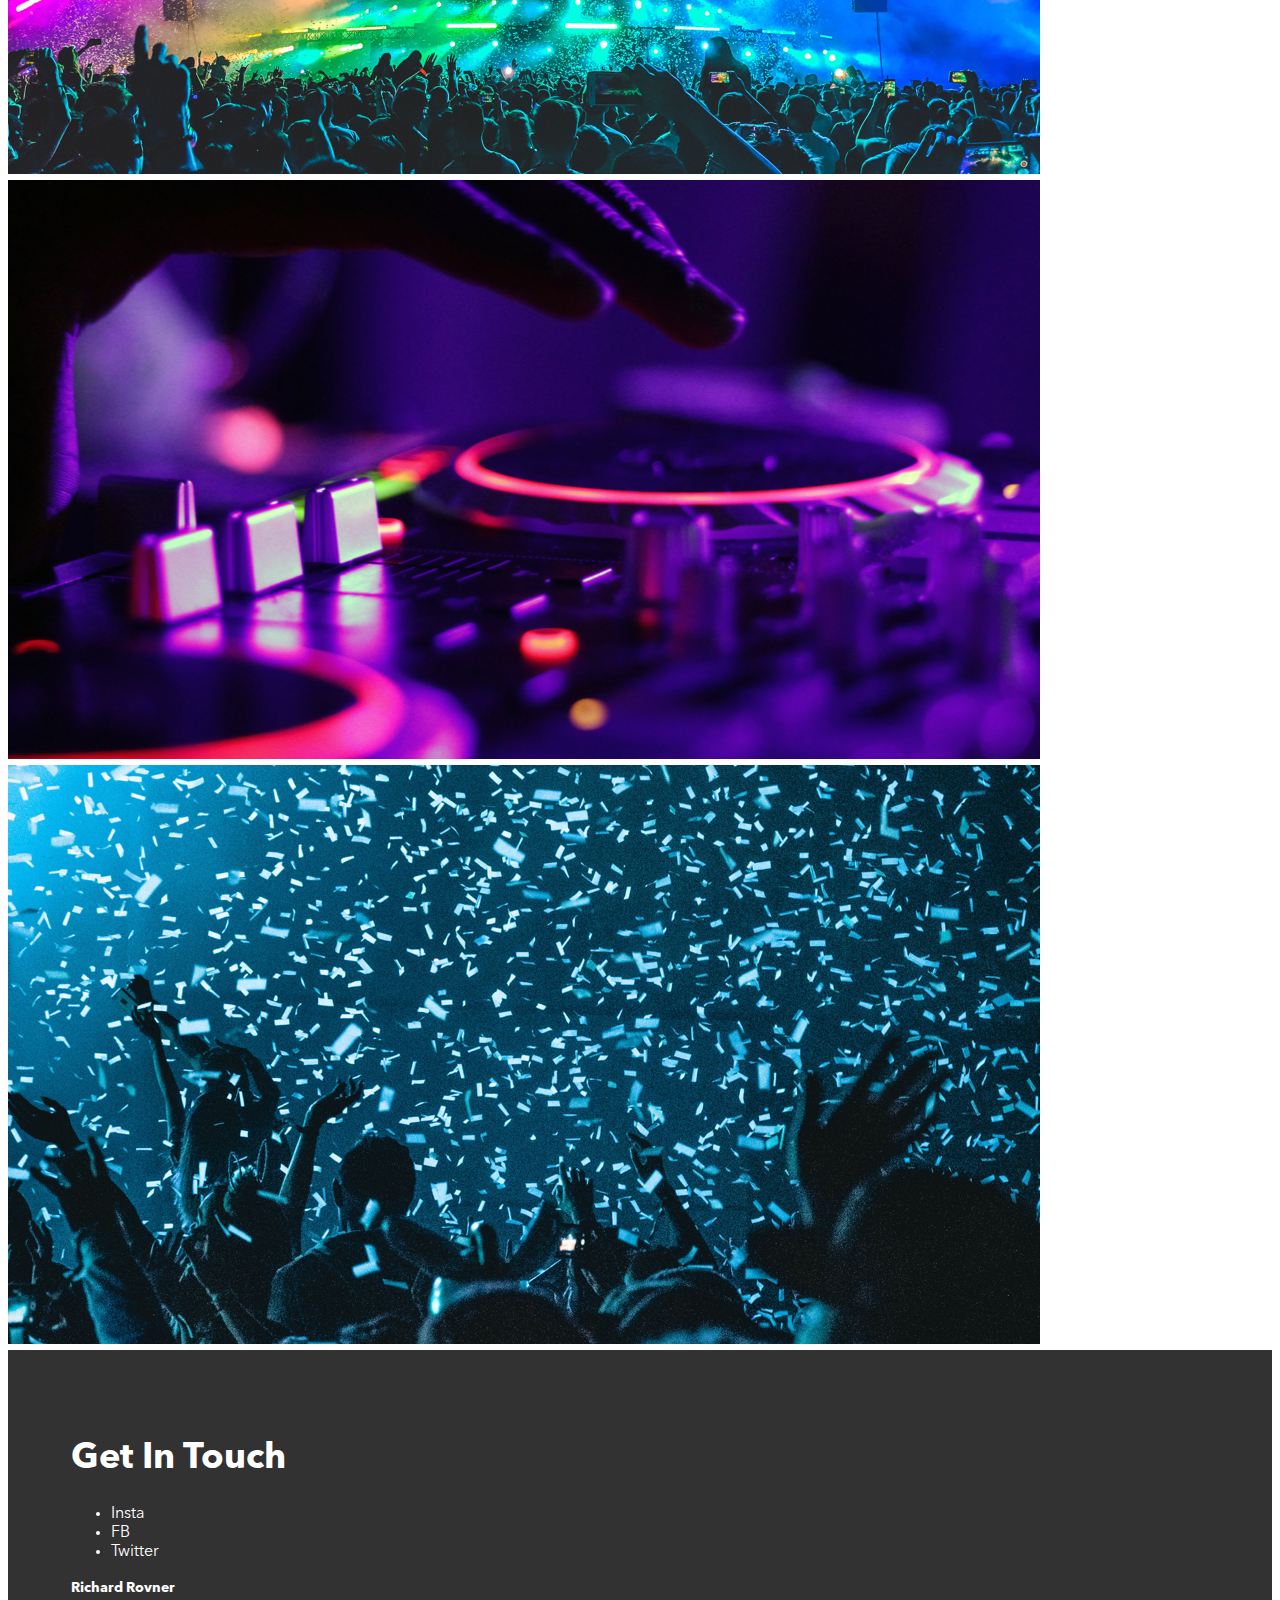
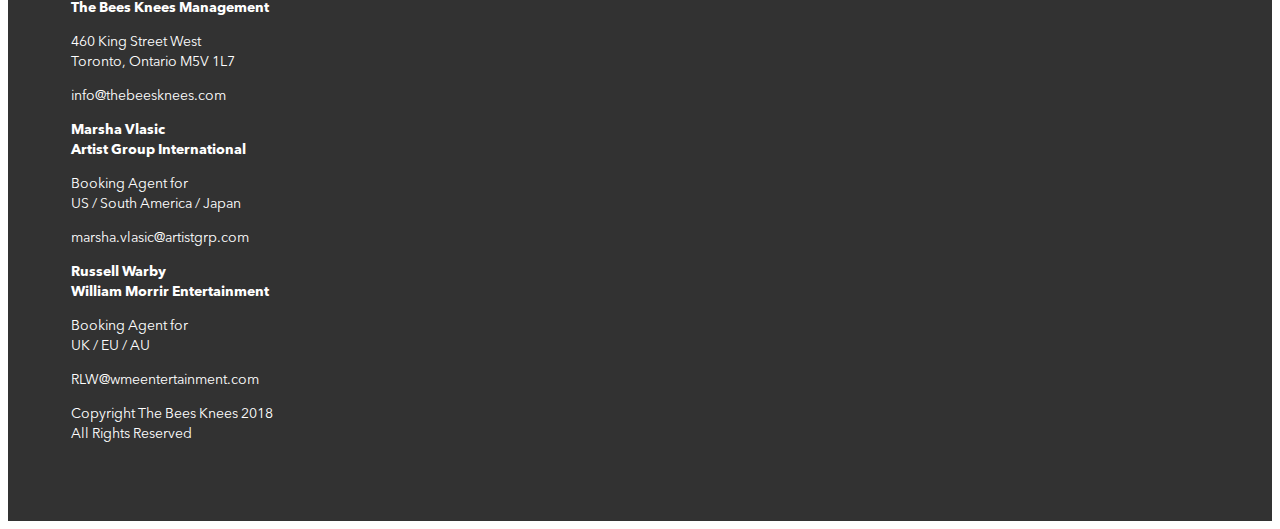
==== commit 4def5c4f: "text size and line height set for every size & first draft of mobile complete" ====
--- a/sprint-1/index.html
+++ b/sprint-1/index.html
@@ -49,7 +49,7 @@
                     be smarter than this’”</h2>
                 <h3 class="main__info-quote-person">- Xavier de Rosnay</h3>
                 <h2 class="main__info-bio-title">Xavier de Rosnay & Gaspard Augé</h2>
-                <p class="main__info-bio-one">Xavier De Ronsay and Gaspard Augé had a few
+                <p class="main__info-bio-one main__para-size">Xavier De Ronsay and Gaspard Augé had a few
                     mutual friends, who happened to run a record label,
                     seeking tracks for a compilation. With an immediate
                     connection, the pair decided to try their hand at
@@ -60,7 +60,7 @@
                     director of the newly founded Ed Banger Records,
                     who boasted Daft Punk as former clients. One week
                     later, they were in his office, signing a record deal.</p>
-                <p class="main__info-bio-two"> Xavier De Ronsay and Gaspard Augé had a few
+                <p class="main__info-bio-two main__para-size"> Xavier De Ronsay and Gaspard Augé had a few
                     mutual friends, who happened to run a record label,
                     seeking tracks for a compilation. With an immediate
                     connection, the pair decided to try their hand at
@@ -94,13 +94,13 @@
                 <li class="main__footer-link-icons"><a>Twitter</a></li>
             </ul> 
             <div class="main__footer-info-holder">
-                <p class="main__footer-info-one">Richard Rovner<br>The Bees Knees Management</p>
+                <p class="main__footer-info-one main__footer-contact-names">Richard Rovner<br>The Bees Knees Management</p>
                 <p class="main__footer-info-two">460 King Street West<br>Toronto, Ontario M5V 1L7</p>
                 <p class="main__footer-info-three">info@thebeesknees.com</p>
-                <p class="main__footer-info-four">Marsha Vlasic<br>Artist Group International</p>
+                <p class="main__footer-info-four main__footer-contact-names">Marsha Vlasic<br>Artist Group International</p>
                 <p class="main__footer-info-five">Booking Agent for<br>US / South America / Japan</p>
                 <p class="main__footer-info-six">marsha.vlasic@artistgrp.com</p>
-                <p class="main__footer-info-seven">Russell Warby<br>William Morrir Entertainment</p>
+                <p class="main__footer-info-seven main__footer-contact-names">Russell Warby<br>William Morrir Entertainment</p>
                 <p class="main__footer-info-eight">Booking Agent for<br>UK / EU / AU</p>
                 <p class="main__footer-info-nine">RLW@wmeentertainment.com</p>
                 <p class="main__footer-info-ten">Copyright The Bees Knees 2018<br>All Rights Reserved</p>
--- a/sprint-1/styles/main.css
+++ b/sprint-1/styles/main.css
@@ -45,10 +45,6 @@
   display: -webkit-box;
   display: -ms-flexbox;
   display: flex;
-  -webkit-box-orient: horizontal;
-  -webkit-box-direction: normal;
-      -ms-flex-direction: row;
-          flex-direction: row;
   -ms-flex-pack: distribute;
       justify-content: space-around;
   -webkit-box-align: center;
@@ -56,6 +52,24 @@
           align-items: center;
 }
 
+@media screen and (min-width: 0px) and (max-width: 425px) {
+  .main__nav-bar-list {
+    font-size: 14px;
+  }
+}
+
+@media screen and (min-width: 426px) and (max-width: 768px) {
+  .main__nav-bar-list {
+    font-size: 16px;
+  }
+}
+
+@media screen and (min-width: 769px) {
+  .main__nav-bar-list {
+    font-size: 16px;
+  }
+}
+
 .main__nav-bar-list-item {
   color: white;
 }
@@ -74,11 +88,58 @@
   padding: 10% 5%;
   color: white;
   background-color: rgba(50, 50, 50, 0.5);
-}
-
-@media screen and (min-width: 0px) and (max-width: 425px) {
-  .main__main-wrap {
-    margin: 32px 16px;
+  font-family: "Avenir-Bold";
+}
+
+@media screen and (min-width: 0px) and (max-width: 425px) {
+  .main__hero-title {
+    font-size: 24px;
+    line-height: 32px;
+  }
+}
+
+@media screen and (min-width: 426px) and (max-width: 768px) {
+  .main__hero-title {
+    font-size: 60px;
+    line-height: 68px;
+  }
+}
+
+@media screen and (min-width: 769px) {
+  .main__hero-title {
+    font-size: 60px;
+    line-height: 68px;
+  }
+}
+
+@media screen and (min-width: 0px) and (max-width: 425px) {
+  .main__wrap {
+    padding: 32px 16px;
+  }
+}
+
+.main__info-title {
+  font-family: "Avenir-Bold";
+}
+
+@media screen and (min-width: 0px) and (max-width: 425px) {
+  .main__info-title {
+    font-size: 24px;
+    line-height: 32px;
+  }
+}
+
+@media screen and (min-width: 426px) and (max-width: 768px) {
+  .main__info-title {
+    font-size: 36px;
+    line-height: 44px;
+  }
+}
+
+@media screen and (min-width: 769px) {
+  .main__info-title {
+    font-size: 36px;
+    line-height: 44px;
   }
 }
 
@@ -89,10 +150,132 @@
   }
 }
 
+.main__info-quote {
+  font-family: "Avenir-Demi";
+}
+
+@media screen and (min-width: 0px) and (max-width: 425px) {
+  .main__info-quote {
+    font-size: 14px;
+    line-height: 22px;
+  }
+}
+
+@media screen and (min-width: 426px) and (max-width: 768px) {
+  .main__info-quote {
+    font-size: 24px;
+    line-height: 32px;
+  }
+}
+
+@media screen and (min-width: 769px) {
+  .main__info-quote {
+    font-size: 24px;
+    line-height: 32px;
+  }
+}
+
+.main__info-quote-person {
+  font-family: "Avenir-Demi";
+}
+
+@media screen and (min-width: 0px) and (max-width: 425px) {
+  .main__info-quote-person {
+    font-size: 14px;
+    line-height: 22px;
+  }
+}
+
+@media screen and (min-width: 426px) and (max-width: 768px) {
+  .main__info-quote-person {
+    font-size: 24px;
+    line-height: 32px;
+  }
+}
+
+@media screen and (min-width: 769px) {
+  .main__info-quote-person {
+    font-size: 24px;
+    line-height: 32px;
+  }
+}
+
+.main__info-bio-title {
+  font-family: "Avenir-Demi";
+}
+
+@media screen and (min-width: 0px) and (max-width: 425px) {
+  .main__info-bio-title {
+    font-size: 14px;
+    line-height: 22px;
+  }
+}
+
+@media screen and (min-width: 426px) and (max-width: 768px) {
+  .main__info-bio-title {
+    font-size: 24px;
+    line-height: 32px;
+  }
+}
+
+@media screen and (min-width: 769px) {
+  .main__info-bio-title {
+    font-size: 24px;
+    line-height: 32px;
+  }
+}
+
+@media screen and (min-width: 0px) and (max-width: 425px) {
+  .main__para-size {
+    font-size: 13px;
+    line-height: 18px;
+  }
+}
+
+@media screen and (min-width: 426px) and (max-width: 768px) {
+  .main__para-size {
+    font-size: 14px;
+    line-height: 22px;
+  }
+}
+
+@media screen and (min-width: 769px) {
+  .main__para-size {
+    font-size: 14px;
+    line-height: 22px;
+  }
+}
+
+.main__gallery-title {
+  font-family: "Avenir-Bold";
+}
+
+@media screen and (min-width: 0px) and (max-width: 425px) {
+  .main__gallery-title {
+    font-size: 24px;
+    line-height: 32px;
+  }
+}
+
+@media screen and (min-width: 426px) and (max-width: 768px) {
+  .main__gallery-title {
+    font-size: 36px;
+    line-height: 44px;
+  }
+}
+
+@media screen and (min-width: 769px) {
+  .main__gallery-title {
+    font-size: 36px;
+    line-height: 44px;
+  }
+}
+
 @media screen and (min-width: 0px) and (max-width: 425px) {
   .main__gallery-image {
     width: 288px;
     height: 162px;
+    margin-bottom: 16px;
   }
 }
 
@@ -101,4 +284,54 @@
   color: white;
   padding: 5%;
 }
+
+.main__footer-header {
+  font-family: "Avenir-Bold";
+}
+
+@media screen and (min-width: 0px) and (max-width: 425px) {
+  .main__footer-header {
+    font-size: 24px;
+    line-height: 32px;
+  }
+}
+
+@media screen and (min-width: 426px) and (max-width: 768px) {
+  .main__footer-header {
+    font-size: 36px;
+    line-height: 44px;
+  }
+}
+
+@media screen and (min-width: 769px) {
+  .main__footer-header {
+    font-size: 36px;
+    line-height: 44px;
+  }
+}
+
+@media screen and (min-width: 0px) and (max-width: 425px) {
+  .main__footer-info-holder {
+    font-size: 13px;
+    line-height: 18px;
+  }
+}
+
+@media screen and (min-width: 426px) and (max-width: 768px) {
+  .main__footer-info-holder {
+    font-size: 14px;
+    line-height: 20px;
+  }
+}
+
+@media screen and (min-width: 769px) {
+  .main__footer-info-holder {
+    font-size: 14px;
+    line-height: 20px;
+  }
+}
+
+.main__footer-contact-names {
+  font-family: "Avenir-Bold";
+}
 /*# sourceMappingURL=main.css.map */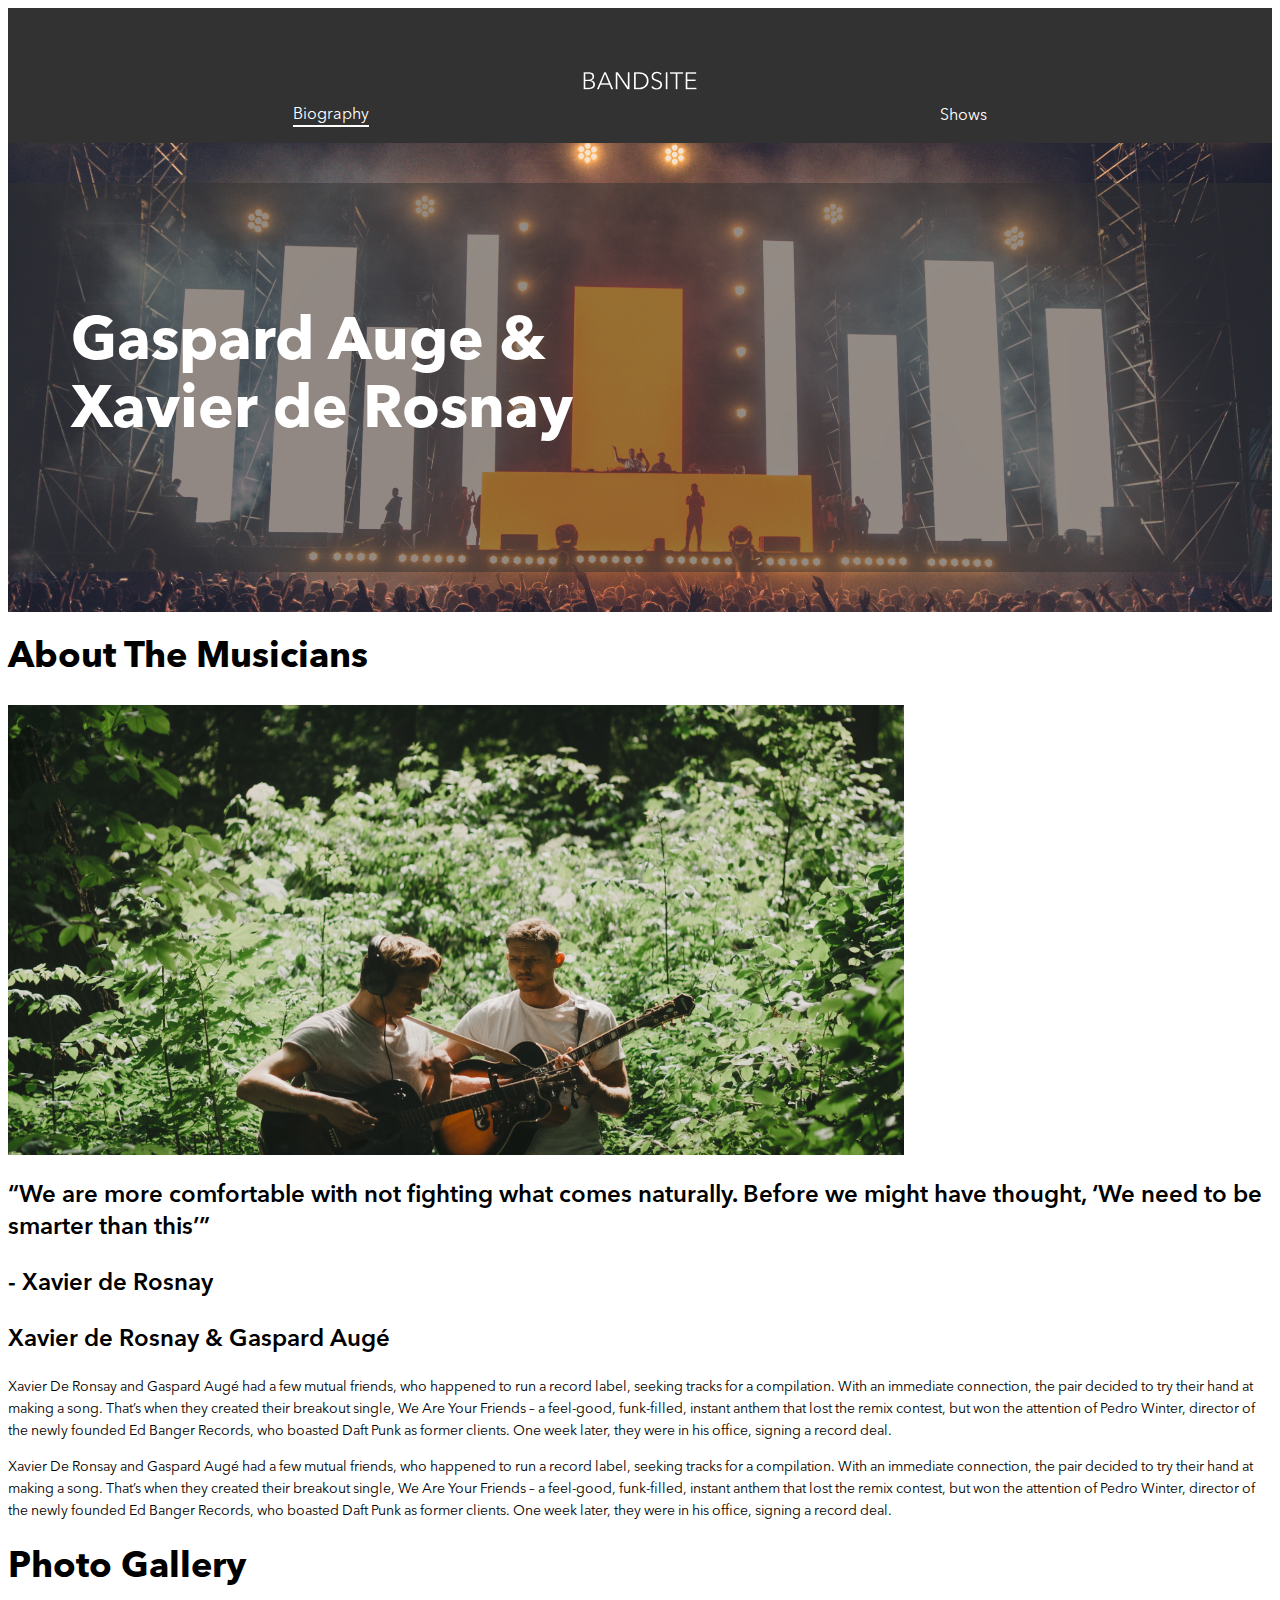
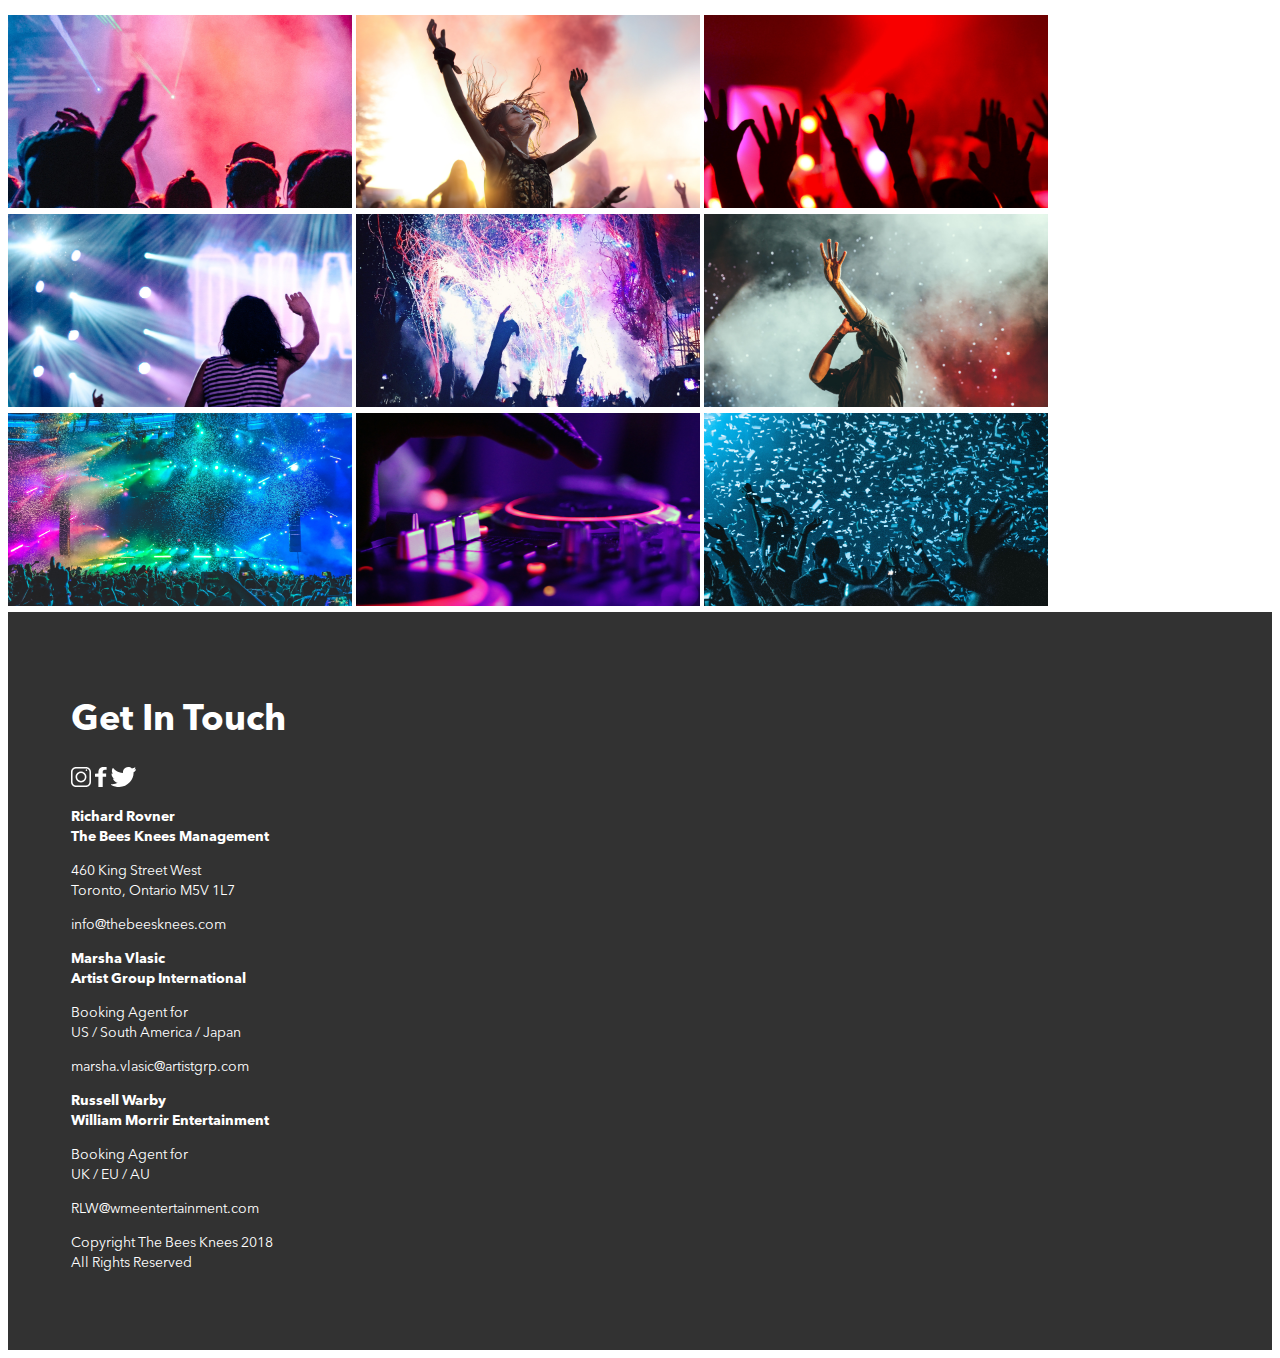
==== commit deb5ed99: "set up image size for each individual screen size" ====
--- a/sprint-1/index.html
+++ b/sprint-1/index.html
@@ -73,7 +73,7 @@
                     later, they were in his office, signing a record deal.</p>
             </section>
 
-            <div class="main__gallery">
+            <section class="main__gallery">
                 <h1 class="main__gallery-title">Photo Gallery</h1>
                 <img class="main__gallery-image" src="./assets/Images/Photo-gallery-1.jpg" alt="heads and hands of a group of people are visible dancing at a concert">
                 <img class="main__gallery-image" src="./assets/Images/Photo-gallery-2.jpg" alt="a girl is dancing to the music at a concert">
@@ -84,15 +84,43 @@
                 <img class="main__gallery-image" src="./assets/Images/Photo-gallery-7.jpg" alt="confetti falling on the concert crowd">
                 <img class="main__gallery-image" src="./assets/Images/Photo-gallery-8.jpg" alt="a DJ set in a dim light setting">
                 <img class="main__gallery-image" src="./assets/Images/Photo-gallery-9.jpg" alt="confetti falling on a concert ground">
-            </div>
+            </section>
         </div>
         <footer class="main__footer">
             <h1 class="main__footer-header">Get In Touch</h1>
-            <ul class="main__footer-links">
-                <li class="main__footer-link-icons"><a>Insta</a></li>
-                <li class="main__footer-link-icons"><a>FB</a></li>
-                <li class="main__footer-link-icons"><a>Twitter</a></li>
-            </ul> 
+            <div class="main__footer-icons">
+                <svg class="main__footer-icon-padding" width="20px" height="20px" viewBox="0 0 20 20" version="1.1" xmlns="http://www.w3.org/2000/svg" xmlns:xlink="http://www.w3.org/1999/xlink">
+                    <!-- Generator: Sketch 52.5 (67469) - http://www.bohemiancoding.com/sketch -->
+                    <title>Icon-Instagram</title>
+                    <desc>Created with Sketch.</desc>
+                    <g id="BandSite" stroke="none" stroke-width="1" fill="none" fill-rule="evenodd">
+                        <g id="Icon/Instagram" fill="#FFFFFF" fill-rule="nonzero">
+                            <path d="M15,0 C17.7569111,0 20,2.24308892 20,5 L20,15 C20,17.7569111 17.7569111,20 15,20 L5,20 C2.24308892,20 0,17.7569111 0,15 L0,5 C0,2.24308892 2.24308892,0 5,0 L15,0 Z M18.4615385,15 L18.4615385,5 C18.4615385,3.09119592 16.9088041,1.53846154 15,1.53846154 L5,1.53846154 C3.09119592,1.53846154 1.53846154,3.09119592 1.53846154,5 L1.53846154,15 C1.53846154,16.9088041 3.09119592,18.4615385 5,18.4615385 L15,18.4615385 C16.9088041,18.4615385 18.4615385,16.9088041 18.4615385,15 Z M9.99981109,4.56692913 C12.9958302,4.56692913 15.4330709,7.00408514 15.4330709,10 C15.4330709,12.9959149 12.9958302,15.4330709 9.99981109,15.4330709 C7.00416981,15.4330709 4.56692913,12.9959149 4.56692913,10 C4.56692913,7.00408507 7.00416988,4.56692913 9.99981109,4.56692913 Z M9.99981109,13.8856223 C12.1423614,13.8856223 13.8855685,12.1424758 13.8855685,10 C13.8855685,7.85752416 12.1423614,6.11437772 9.99981109,6.11437772 C7.85726075,6.11437772 6.11443153,7.85752416 6.11443153,10 C6.11443153,12.1424758 7.85726075,13.8856223 9.99981109,13.8856223 Z M15.4330709,2.36220472 C15.8671413,2.36220472 16.2204724,2.71553583 16.2204724,3.1496063 C16.2204724,3.58367677 15.8671413,3.93700787 15.4330709,3.93700787 C14.9990004,3.93700787 14.6456693,3.58367677 14.6456693,3.1496063 C14.6456693,2.71553583 14.9990004,2.36220472 15.4330709,2.36220472 Z" id="Combined-Shape"></path>
+                        </g>
+                    </g>
+                </svg>
+                <svg class="main__footer-icon-padding" width="12px" height="20px" viewBox="0 0 12 20" version="1.1" xmlns="http://www.w3.org/2000/svg" xmlns:xlink="http://www.w3.org/1999/xlink">
+                    <!-- Generator: Sketch 52.5 (67469) - http://www.bohemiancoding.com/sketch -->
+                    <title>Icon-Facebook</title>
+                    <desc>Created with Sketch.</desc>
+                    <g id="BandSite" stroke="none" stroke-width="1" fill="none" fill-rule="evenodd">
+                        <g id="Icon/Facebook" fill="#FFFFFF">
+                            <path d="M9.99196483,2.86268774 L11.6001667,2.86268774 L11.6001667,0.00360752208 L8.31894343,0.00360752208 C8.31894343,0.00360752208 4.62941896,-0.243536863 3.68344495,3.35338292 C3.68344495,3.35338292 3.34080887,4.29669843 3.38786086,6.62101929 L1.97175609e-13,6.63107276 L1.97175609e-13,9.67167169 L3.38786086,9.66144709 L3.38786086,19.9390514 L7.70642202,19.9390514 L7.70642202,9.67167169 L11.1314985,9.67167169 L11.1314985,6.62101929 L7.70642202,6.62101929 L7.70642202,4.96412089 C7.70642202,3.88981073 8.2886315,2.86268774 9.99196483,2.86268774 Z" id="Path"></path>
+                        </g>
+                    </g>
+                </svg>
+                <svg class="main__footer-icon-padding" width="25px" height="20px" viewBox="0 0 25 20" version="1.1" xmlns="http://www.w3.org/2000/svg" xmlns:xlink="http://www.w3.org/1999/xlink">
+                    <!-- Generator: Sketch 52.5 (67469) - http://www.bohemiancoding.com/sketch -->
+                    <title>Icon-Twitter</title>
+                    <desc>Created with Sketch.</desc>
+                    <g id="BandSite" stroke="none" stroke-width="1" fill="none" fill-rule="evenodd">
+                        <g id="Icon/Twitter" fill="#FFFFFF">
+                            <path d="M24.8934106,2.42838542 C24.7684921,2.28841142 24.563007,2.25056967 24.3961776,2.33439125 C24.2000512,2.43286133 23.7667016,2.5720215 23.2926619,2.69287108 C23.7732121,2.1402995 24.1748234,1.47176108 24.3351424,0.881347667 C24.3811222,0.712890667 24.3168318,0.533854167 24.1748234,0.43294275 C24.0320011,0.3312175 23.8419783,0.32999675 23.6983423,0.428059917 C23.3777043,0.646972667 21.8697291,1.28743492 20.9354842,1.47298183 C19.7741886,0.455729167 18.6230656,0 17.2286157,0 C16.1959009,0 15.2368351,0.284016917 14.1194849,0.920817083 C12.1277043,2.056071 11.8261906,4.55322267 11.9979029,6.0176595 C6.49090414,5.55867517 3.40537355,2.4898275 2.31487897,1.16048175 C2.22902289,1.05631508 2.0975938,0.997721333 1.96331647,1.0095215 C1.82863222,1.01888025 1.70656189,1.09293617 1.63657497,1.20849608 C0.909849719,2.40356442 0.709654385,3.74430342 1.0575548,5.08504233 C1.2756538,5.92569992 1.6845893,6.66625975 2.14398055,7.24446617 C1.81032172,7.06990558 1.48195255,6.84814458 1.2011908,6.62475592 C1.07627222,6.52506517 0.904559969,6.5071615 0.760923802,6.57592775 C0.616880802,6.64550783 0.525328135,6.79117842 0.525328135,6.9510905 C0.525328135,9.37622075 2.15984964,11.0306803 3.56935464,11.8481445 C3.25807555,11.7940267 2.93540305,11.7069498 2.63755147,11.6182454 C2.48048764,11.5714518 2.31040305,11.6210938 2.20338805,11.7447917 C2.09596614,11.8684896 2.07155214,12.0438639 2.14031839,12.1927897 C3.00335547,14.054362 4.74814697,15.4248047 6.67929947,15.8369955 C5.01100522,16.8786622 2.64446872,17.3986817 0.463072219,17.1512858 C0.268573552,17.1313477 0.0797714686,17.2501627 0.0195500519,17.4397787 C-0.0406713648,17.6293946 0.0419296352,17.8352865 0.216490135,17.9309082 C2.75595972,19.3233236 5.39308514,20 8.27923422,20 C8.2849308,20 8.29144122,20 8.2975448,20 C12.3628931,19.9963379 16.1458521,18.2584635 18.9489934,15.107015 C21.4909042,12.2497559 22.8145533,8.62833658 22.5215846,5.36783858 C23.2084336,4.88240567 24.2781764,3.94368492 24.9328801,2.93334967 C25.0354191,2.775472 25.0191431,2.56876625 24.8934106,2.42838542 Z" id="Path"></path>
+                        </g>
+                    </g>
+                </svg>
+            </div>
+               
             <div class="main__footer-info-holder">
                 <p class="main__footer-info-one main__footer-contact-names">Richard Rovner<br>The Bees Knees Management</p>
                 <p class="main__footer-info-two">460 King Street West<br>Toronto, Ontario M5V 1L7</p>
--- a/sprint-1/styles/main.css
+++ b/sprint-1/styles/main.css
@@ -114,6 +114,14 @@
 
 @media screen and (min-width: 0px) and (max-width: 425px) {
   .main__wrap {
+    display: -webkit-box;
+    display: -ms-flexbox;
+    display: flex;
+    -webkit-box-pack: center;
+        -ms-flex-pack: center;
+            justify-content: center;
+    -ms-flex-wrap: wrap;
+        flex-wrap: wrap;
     padding: 32px 16px;
   }
 }
@@ -147,6 +155,20 @@
   .main__bio-image {
     width: 288px;
     height: 145px;
+  }
+}
+
+@media screen and (min-width: 426px) and (max-width: 768px) {
+  .main__bio-image {
+    width: 720px;
+    height: 362px;
+  }
+}
+
+@media screen and (min-width: 769px) {
+  .main__bio-image {
+    width: 896px;
+    height: 450px;
   }
 }
 
@@ -279,6 +301,20 @@
   }
 }
 
+@media screen and (min-width: 426px) and (max-width: 768px) {
+  .main__gallery-image {
+    width: 224px;
+    height: 126px;
+  }
+}
+
+@media screen and (min-width: 769px) {
+  .main__gallery-image {
+    width: 344px;
+    height: 193px;
+  }
+}
+
 .main__footer {
   background-color: #323232;
   color: white;
@@ -311,6 +347,12 @@
 }
 
 @media screen and (min-width: 0px) and (max-width: 425px) {
+  .main__footer-icon-padding {
+    padding-left: 6%;
+  }
+}
+
+@media screen and (min-width: 0px) and (max-width: 425px) {
   .main__footer-info-holder {
     font-size: 13px;
     line-height: 18px;
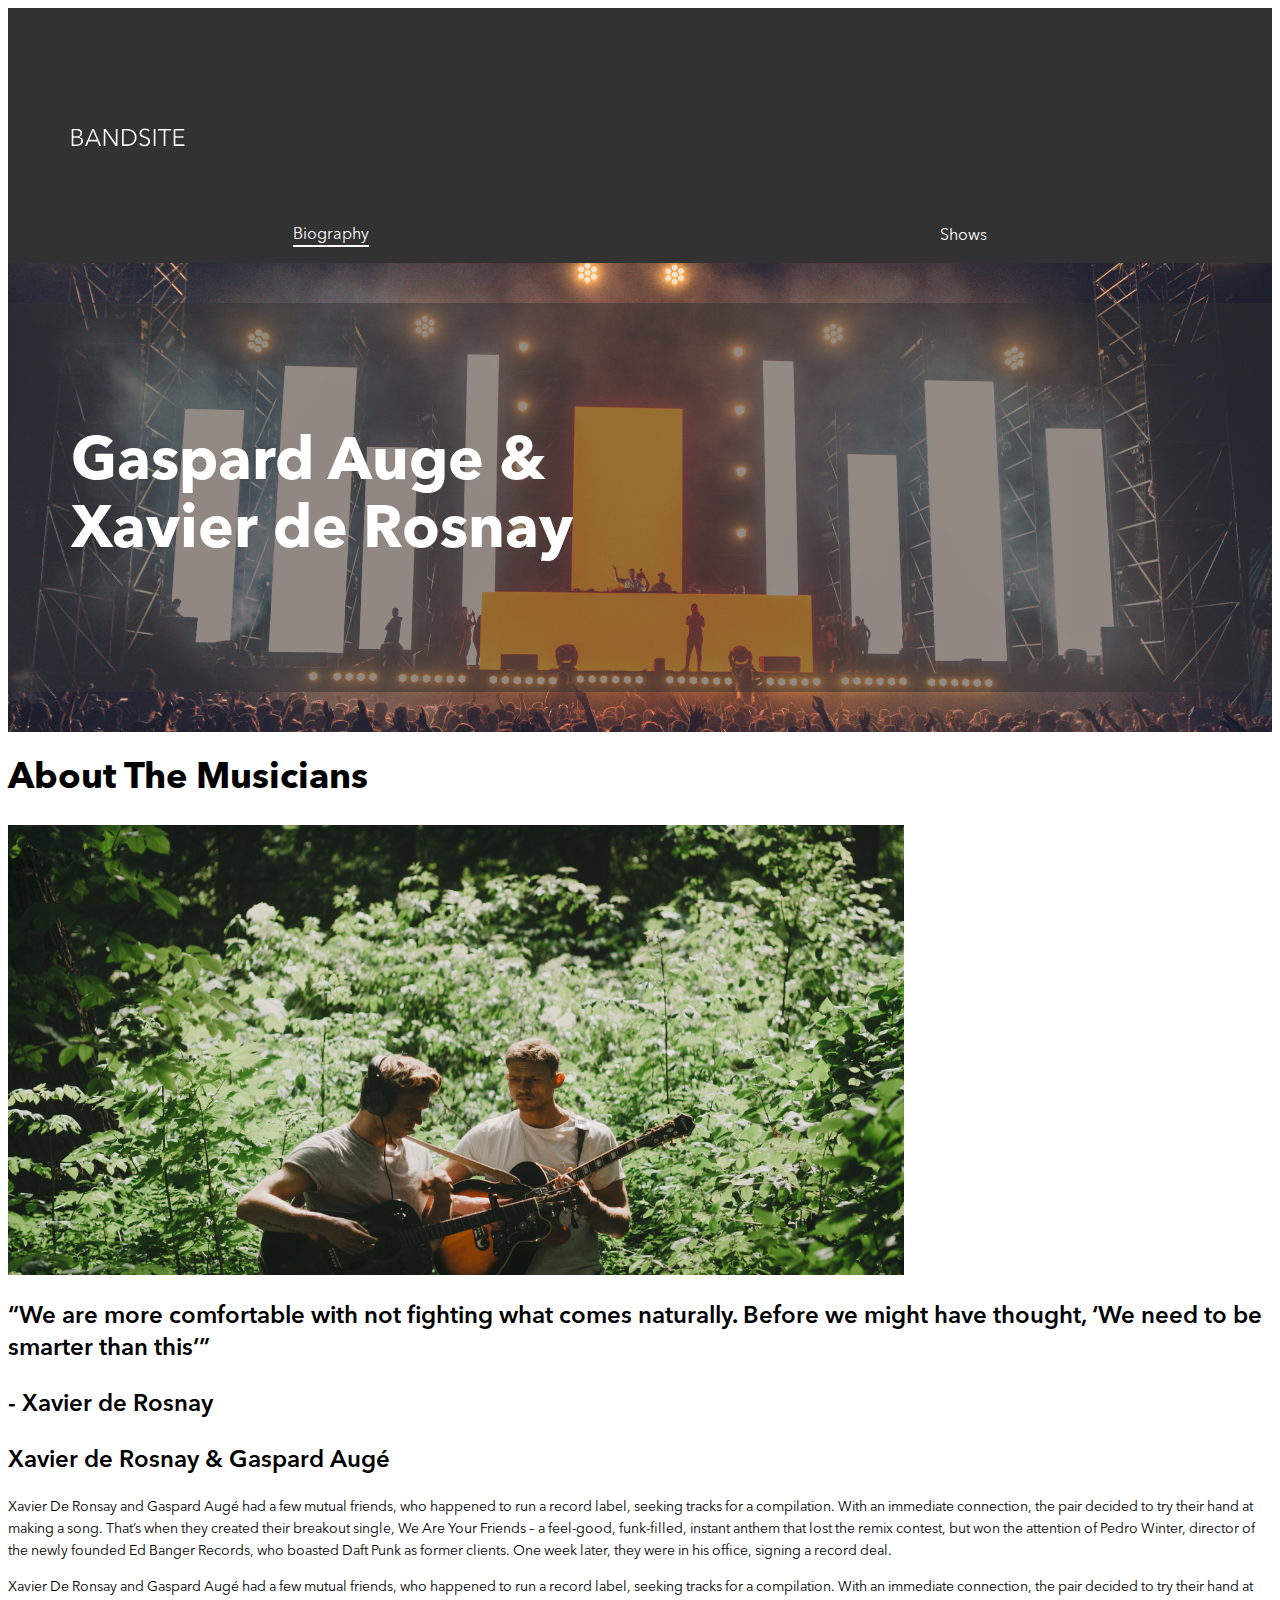
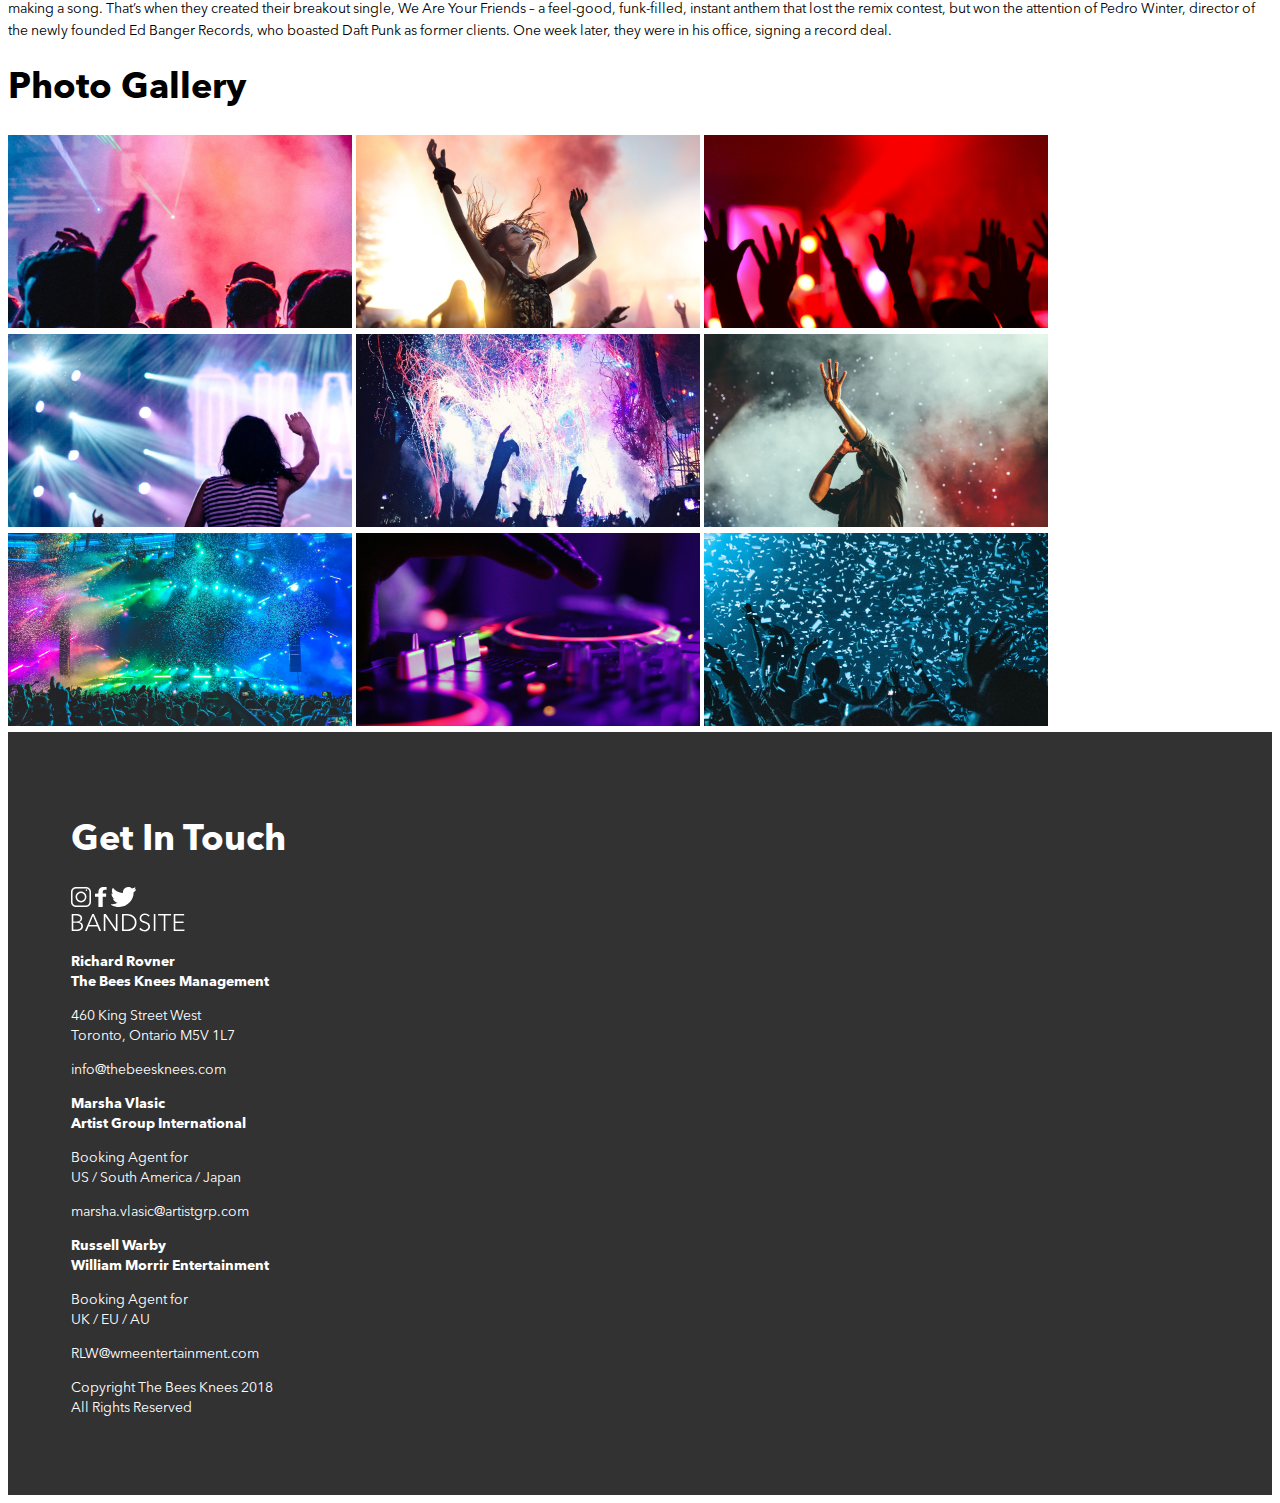
==== commit 00752253: "adjustment- media queries" ====
--- a/sprint-1/index.html
+++ b/sprint-1/index.html
@@ -120,6 +120,21 @@
                     </g>
                 </svg>
             </div>
+
+            <svg class="main__footer-logo" width="114px" height="19px" viewBox="0 0 114 19" version="1.1" xmlns="http://www.w3.org/2000/svg" xmlns:xlink="http://www.w3.org/1999/xlink">
+                <!-- Generator: Sketch 52.6 (67491) - http://www.bohemiancoding.com/sketch -->
+                <title>BANDSITE</title>
+                <desc>Created with Sketch.</desc>
+                <defs>
+                    <path d="M0.64,1.008 L5.704,1.008 C6.3440032,1.008 6.99199672,1.07599932 7.648,1.212 C8.30400328,1.34800068 8.8919974,1.57999836 9.412,1.908 C9.9320026,2.23600164 10.3559984,2.6799972 10.684,3.24 C11.0120016,3.8000028 11.176,4.50399576 11.176,5.352 C11.176,6.24800448 10.9040027,7.02799668 10.36,7.692 C9.81599728,8.35600332 9.08800456,8.79199896 8.176,9 L8.176,9.048 C9.28000552,9.17600064 10.1959964,9.60399636 10.924,10.332 C11.6520036,11.0600036 12.016,12.0479938 12.016,13.296 C12.016,14.0000035 11.8680015,14.6439971 11.572,15.228 C11.2759985,15.8120029 10.8560027,16.307998 10.312,16.716 C9.76799728,17.124002 9.10400392,17.4399989 8.32,17.664 C7.53599608,17.8880011 6.65600488,18 5.68,18 L0.64,18 L0.64,1.008 Z M2.368,8.448 L5.848,8.448 C6.26400208,8.448 6.68399788,8.40000048 7.108,8.304 C7.53200212,8.20799952 7.91999824,8.04400116 8.272,7.812 C8.62400176,7.57999884 8.90799892,7.27200192 9.124,6.888 C9.34000108,6.50399808 9.448,6.0320028 9.448,5.472 C9.448,4.92799728 9.34000108,4.46800188 9.124,4.092 C8.90799892,3.71599812 8.61600184,3.4080012 8.248,3.168 C7.87999816,2.9279988 7.44800248,2.75600052 6.952,2.652 C6.45599752,2.54799948 5.9280028,2.496 5.368,2.496 L2.368,2.496 L2.368,8.448 Z M2.368,16.512 L5.584,16.512 C6.20800312,16.512 6.80399716,16.4520006 7.372,16.332 C7.94000284,16.2119994 8.43599788,16.0200013 8.86,15.756 C9.28400212,15.4919987 9.62399872,15.1480021 9.88,14.724 C10.1360013,14.2999979 10.264,13.792003 10.264,13.2 C10.264,12.0799944 9.8840038,11.2440028 9.124,10.692 C8.3639962,10.1399972 7.28800696,9.864 5.896,9.864 L2.368,9.864 L2.368,16.512 Z M15.784,18 L13.888,18 L21.232,1.008 L22.912,1.008 L30.208,18 L28.288,18 L26.416,13.536 L17.632,13.536 L15.784,18 Z M18.28,11.952 L25.768,11.952 L22.024,2.928 L18.28,11.952 Z M44.752,15.48 L44.8,15.48 L44.8,1.008 L46.528,1.008 L46.528,18 L44.368,18 L34.48,3.384 L34.432,3.384 L34.432,18 L32.704,18 L32.704,1.008 L34.864,1.008 L44.752,15.48 Z M51.04,1.008 L56.68,1.008 C57.7360053,1.008 58.7959947,1.18399824 59.86,1.536 C60.9240053,1.88800176 61.8839957,2.41999644 62.74,3.132 C63.5960043,3.84400356 64.2879974,4.73199468 64.816,5.796 C65.3440026,6.86000532 65.608,8.09599296 65.608,9.504 C65.608,10.9280071 65.3440026,12.1679947 64.816,13.224 C64.2879974,14.2800053 63.5960043,15.1639964 62.74,15.876 C61.8839957,16.5880036 60.9240053,17.1199982 59.86,17.472 C58.7959947,17.8240018 57.7360053,18 56.68,18 L51.04,18 L51.04,1.008 Z M52.768,16.464 L56.2,16.464 C57.4800064,16.464 58.5959952,16.264002 59.548,15.864 C60.5000048,15.463998 61.2879969,14.9400032 61.912,14.292 C62.5360031,13.6439968 63.0039984,12.9040042 63.316,12.072 C63.6280016,11.2399958 63.784,10.3840044 63.784,9.504 C63.784,8.6239956 63.6280016,7.76800416 63.316,6.936 C63.0039984,6.10399584 62.5360031,5.36400324 61.912,4.716 C61.2879969,4.06799676 60.5000048,3.544002 59.548,3.144 C58.5959952,2.743998 57.4800064,2.544 56.2,2.544 L52.768,2.544 L52.768,16.464 Z M77.44,3.744 C77.0719982,3.23199744 76.6000029,2.82000156 76.024,2.508 C75.4479971,2.19599844 74.7520041,2.04 73.936,2.04 C73.5199979,2.04 73.0960022,2.10399936 72.664,2.232 C72.2319978,2.36000064 71.8400018,2.55599868 71.488,2.82 C71.1359982,3.08400132 70.8520011,3.415998 70.636,3.816 C70.4199989,4.216002 70.312,4.68799728 70.312,5.232 C70.312,5.77600272 70.415999,6.22399824 70.624,6.576 C70.832001,6.92800176 71.1079983,7.22799876 71.452,7.476 C71.7960017,7.72400124 72.1879978,7.9279992 72.628,8.088 C73.0680022,8.2480008 73.5279976,8.4079992 74.008,8.568 C74.600003,8.76000096 75.195997,8.96799888 75.796,9.192 C76.396003,9.41600112 76.9359976,9.7079982 77.416,10.068 C77.8960024,10.4280018 78.2879985,10.8839972 78.592,11.436 C78.8960015,11.9880028 79.048,12.6879958 79.048,13.536 C79.048,14.3840042 78.8840016,15.1159969 78.556,15.732 C78.2279984,16.3480031 77.8040026,16.855998 77.284,17.256 C76.7639974,17.656002 76.1720033,17.951999 75.508,18.144 C74.8439967,18.336001 74.1760034,18.432 73.504,18.432 C72.9919974,18.432 72.4800026,18.3800005 71.968,18.276 C71.4559974,18.1719995 70.9680023,18.016001 70.504,17.808 C70.0399977,17.599999 69.608002,17.3360016 69.208,17.016 C68.807998,16.6959984 68.4560015,16.3280021 68.152,15.912 L69.64,14.808 C70.0080018,15.416003 70.5239967,15.923998 71.188,16.332 C71.8520033,16.740002 72.6319955,16.944 73.528,16.944 C73.9600022,16.944 74.3999978,16.8760007 74.848,16.74 C75.2960022,16.6039993 75.6999982,16.3960014 76.06,16.116 C76.4200018,15.8359986 76.7159988,15.492002 76.948,15.084 C77.1800012,14.675998 77.296,14.2000027 77.296,13.656 C77.296,13.063997 77.1800012,12.572002 76.948,12.18 C76.7159988,11.787998 76.4080019,11.4600013 76.024,11.196 C75.6399981,10.9319987 75.2000025,10.7120009 74.704,10.536 C74.2079975,10.3599991 73.6880027,10.1840009 73.144,10.008 C72.5839972,9.83199912 72.0320027,9.63200112 71.488,9.408 C70.9439973,9.18399888 70.4560022,8.8920018 70.024,8.532 C69.5919978,8.1719982 69.2440013,7.72800264 68.98,7.2 C68.7159987,6.67199736 68.584,6.02400384 68.584,5.256 C68.584,4.43999592 68.7479984,3.73600296 69.076,3.144 C69.4040016,2.55199704 69.8319974,2.06400192 70.36,1.68 C70.8880026,1.29599808 71.4719968,1.01600088 72.112,0.84 C72.7520032,0.66399912 73.3839969,0.576 74.008,0.576 C75.1600058,0.576 76.1439959,0.77999796 76.96,1.188 C77.7760041,1.59600204 78.3919979,2.0799972 78.808,2.64 L77.44,3.744 Z M84.472,18 L82.744,18 L82.744,1.008 L84.472,1.008 L84.472,18 Z M94.432,18 L92.704,18 L92.704,2.544 L87.016,2.544 L87.016,1.008 L100.12,1.008 L100.12,2.544 L94.432,2.544 L94.432,18 Z M104.392,16.464 L113.488,16.464 L113.488,18 L102.664,18 L102.664,1.008 L113.2,1.008 L113.2,2.544 L104.392,2.544 L104.392,8.4 L112.624,8.4 L112.624,9.912 L104.392,9.912 L104.392,16.464 Z" id="path-1"></path>
+                </defs>
+                <g id="Page-1" stroke="none" stroke-width="1" fill="none" fill-rule="evenodd">
+                    <g id="BANDSITE">
+                        <use fill="#000000" xlink:href="#path-1"></use>
+                        <use fill="#FFFFFF" xlink:href="#path-1"></use>
+                    </g>
+                </g>
+            </svg>
                
             <div class="main__footer-info-holder">
                 <p class="main__footer-info-one main__footer-contact-names">Richard Rovner<br>The Bees Knees Management</p>
--- a/sprint-1/styles/main.css
+++ b/sprint-1/styles/main.css
@@ -32,9 +32,18 @@
   display: -webkit-box;
   display: -ms-flexbox;
   display: flex;
-  -webkit-box-pack: center;
-      -ms-flex-pack: center;
-          justify-content: center;
+  -webkit-box-align: center;
+      -ms-flex-align: center;
+          align-items: center;
+  padding: 5%;
+}
+
+@media screen and (min-width: 0px) and (max-width: 768px) {
+  .main__logo-link {
+    -webkit-box-pack: center;
+        -ms-flex-pack: center;
+            justify-content: center;
+  }
 }
 
 .main__logo {
@@ -52,19 +61,19 @@
           align-items: center;
 }
 
-@media screen and (min-width: 0px) and (max-width: 425px) {
+@media screen and (min-width: 0px) and (max-width: 768px) {
   .main__nav-bar-list {
     font-size: 14px;
   }
 }
 
-@media screen and (min-width: 426px) and (max-width: 768px) {
+@media screen and (min-width: 769px) and (max-width: 1024px) {
   .main__nav-bar-list {
     font-size: 16px;
   }
 }
 
-@media screen and (min-width: 769px) {
+@media screen and (min-width: 1025px) {
   .main__nav-bar-list {
     font-size: 16px;
   }
@@ -91,28 +100,28 @@
   font-family: "Avenir-Bold";
 }
 
-@media screen and (min-width: 0px) and (max-width: 425px) {
+@media screen and (min-width: 0px) and (max-width: 768px) {
   .main__hero-title {
     font-size: 24px;
     line-height: 32px;
   }
 }
 
-@media screen and (min-width: 426px) and (max-width: 768px) {
+@media screen and (min-width: 769px) and (max-width: 1024px) {
   .main__hero-title {
     font-size: 60px;
     line-height: 68px;
   }
 }
 
-@media screen and (min-width: 769px) {
+@media screen and (min-width: 1025px) {
   .main__hero-title {
     font-size: 60px;
     line-height: 68px;
   }
 }
 
-@media screen and (min-width: 0px) and (max-width: 425px) {
+@media screen and (min-width: 0px) and (max-width: 768px) {
   .main__wrap {
     display: -webkit-box;
     display: -ms-flexbox;
@@ -130,42 +139,42 @@
   font-family: "Avenir-Bold";
 }
 
-@media screen and (min-width: 0px) and (max-width: 425px) {
+@media screen and (min-width: 0px) and (max-width: 768px) {
   .main__info-title {
     font-size: 24px;
     line-height: 32px;
   }
 }
 
-@media screen and (min-width: 426px) and (max-width: 768px) {
+@media screen and (min-width: 769px) and (max-width: 1024px) {
   .main__info-title {
     font-size: 36px;
     line-height: 44px;
   }
 }
 
-@media screen and (min-width: 769px) {
+@media screen and (min-width: 1025px) {
   .main__info-title {
     font-size: 36px;
     line-height: 44px;
   }
 }
 
-@media screen and (min-width: 0px) and (max-width: 425px) {
+@media screen and (min-width: 0px) and (max-width: 768px) {
   .main__bio-image {
     width: 288px;
     height: 145px;
   }
 }
 
-@media screen and (min-width: 426px) and (max-width: 768px) {
+@media screen and (min-width: 769px) and (max-width: 1024px) {
   .main__bio-image {
     width: 720px;
     height: 362px;
   }
 }
 
-@media screen and (min-width: 769px) {
+@media screen and (min-width: 1025px) {
   .main__bio-image {
     width: 896px;
     height: 450px;
@@ -176,21 +185,21 @@
   font-family: "Avenir-Demi";
 }
 
-@media screen and (min-width: 0px) and (max-width: 425px) {
+@media screen and (min-width: 0px) and (max-width: 768px) {
   .main__info-quote {
     font-size: 14px;
     line-height: 22px;
   }
 }
 
-@media screen and (min-width: 426px) and (max-width: 768px) {
+@media screen and (min-width: 769px) and (max-width: 1024px) {
   .main__info-quote {
     font-size: 24px;
     line-height: 32px;
   }
 }
 
-@media screen and (min-width: 769px) {
+@media screen and (min-width: 1025px) {
   .main__info-quote {
     font-size: 24px;
     line-height: 32px;
@@ -201,21 +210,21 @@
   font-family: "Avenir-Demi";
 }
 
-@media screen and (min-width: 0px) and (max-width: 425px) {
+@media screen and (min-width: 0px) and (max-width: 768px) {
   .main__info-quote-person {
     font-size: 14px;
     line-height: 22px;
   }
 }
 
-@media screen and (min-width: 426px) and (max-width: 768px) {
+@media screen and (min-width: 769px) and (max-width: 1024px) {
   .main__info-quote-person {
     font-size: 24px;
     line-height: 32px;
   }
 }
 
-@media screen and (min-width: 769px) {
+@media screen and (min-width: 1025px) {
   .main__info-quote-person {
     font-size: 24px;
     line-height: 32px;
@@ -226,42 +235,42 @@
   font-family: "Avenir-Demi";
 }
 
-@media screen and (min-width: 0px) and (max-width: 425px) {
+@media screen and (min-width: 0px) and (max-width: 768px) {
   .main__info-bio-title {
     font-size: 14px;
     line-height: 22px;
   }
 }
 
-@media screen and (min-width: 426px) and (max-width: 768px) {
+@media screen and (min-width: 769px) and (max-width: 1024px) {
   .main__info-bio-title {
     font-size: 24px;
     line-height: 32px;
   }
 }
 
-@media screen and (min-width: 769px) {
+@media screen and (min-width: 1025px) {
   .main__info-bio-title {
     font-size: 24px;
     line-height: 32px;
   }
 }
 
-@media screen and (min-width: 0px) and (max-width: 425px) {
+@media screen and (min-width: 0px) and (max-width: 768px) {
   .main__para-size {
     font-size: 13px;
     line-height: 18px;
   }
 }
 
-@media screen and (min-width: 426px) and (max-width: 768px) {
+@media screen and (min-width: 769px) and (max-width: 1024px) {
   .main__para-size {
     font-size: 14px;
     line-height: 22px;
   }
 }
 
-@media screen and (min-width: 769px) {
+@media screen and (min-width: 1025px) {
   .main__para-size {
     font-size: 14px;
     line-height: 22px;
@@ -272,28 +281,28 @@
   font-family: "Avenir-Bold";
 }
 
-@media screen and (min-width: 0px) and (max-width: 425px) {
+@media screen and (min-width: 0px) and (max-width: 768px) {
   .main__gallery-title {
     font-size: 24px;
     line-height: 32px;
   }
 }
 
-@media screen and (min-width: 426px) and (max-width: 768px) {
+@media screen and (min-width: 769px) and (max-width: 1024px) {
   .main__gallery-title {
     font-size: 36px;
     line-height: 44px;
   }
 }
 
-@media screen and (min-width: 769px) {
+@media screen and (min-width: 1025px) {
   .main__gallery-title {
     font-size: 36px;
     line-height: 44px;
   }
 }
 
-@media screen and (min-width: 0px) and (max-width: 425px) {
+@media screen and (min-width: 0px) and (max-width: 768px) {
   .main__gallery-image {
     width: 288px;
     height: 162px;
@@ -301,14 +310,14 @@
   }
 }
 
-@media screen and (min-width: 426px) and (max-width: 768px) {
+@media screen and (min-width: 769px) and (max-width: 1024px) {
   .main__gallery-image {
     width: 224px;
     height: 126px;
   }
 }
 
-@media screen and (min-width: 769px) {
+@media screen and (min-width: 1025px) {
   .main__gallery-image {
     width: 344px;
     height: 193px;
@@ -325,48 +334,54 @@
   font-family: "Avenir-Bold";
 }
 
-@media screen and (min-width: 0px) and (max-width: 425px) {
+@media screen and (min-width: 0px) and (max-width: 768px) {
   .main__footer-header {
     font-size: 24px;
     line-height: 32px;
   }
 }
 
-@media screen and (min-width: 426px) and (max-width: 768px) {
+@media screen and (min-width: 769px) and (max-width: 1024px) {
   .main__footer-header {
     font-size: 36px;
     line-height: 44px;
   }
 }
 
-@media screen and (min-width: 769px) {
+@media screen and (min-width: 1025px) {
   .main__footer-header {
     font-size: 36px;
     line-height: 44px;
   }
 }
 
-@media screen and (min-width: 0px) and (max-width: 425px) {
+@media screen and (min-width: 0px) and (max-width: 768px) {
   .main__footer-icon-padding {
     padding-left: 6%;
   }
 }
 
-@media screen and (min-width: 0px) and (max-width: 425px) {
+@media screen and (min-width: 0px) and (max-width: 768px) {
+  .main__footer-logo {
+    display: none;
+  }
+}
+
+@media screen and (min-width: 0px) and (max-width: 768px) {
   .main__footer-info-holder {
     font-size: 13px;
     line-height: 18px;
   }
 }
 
-@media screen and (min-width: 426px) and (max-width: 768px) {
+@media screen and (min-width: 769px) and (max-width: 1024px) {
   .main__footer-info-holder {
     font-size: 14px;
     line-height: 20px;
   }
 }
 
-@media screen and (min-width: 769px) {
+@media screen and (min-width: 1025px) {
   .main__footer-info-holder {
     font-size: 14px;
     line-height: 20px;
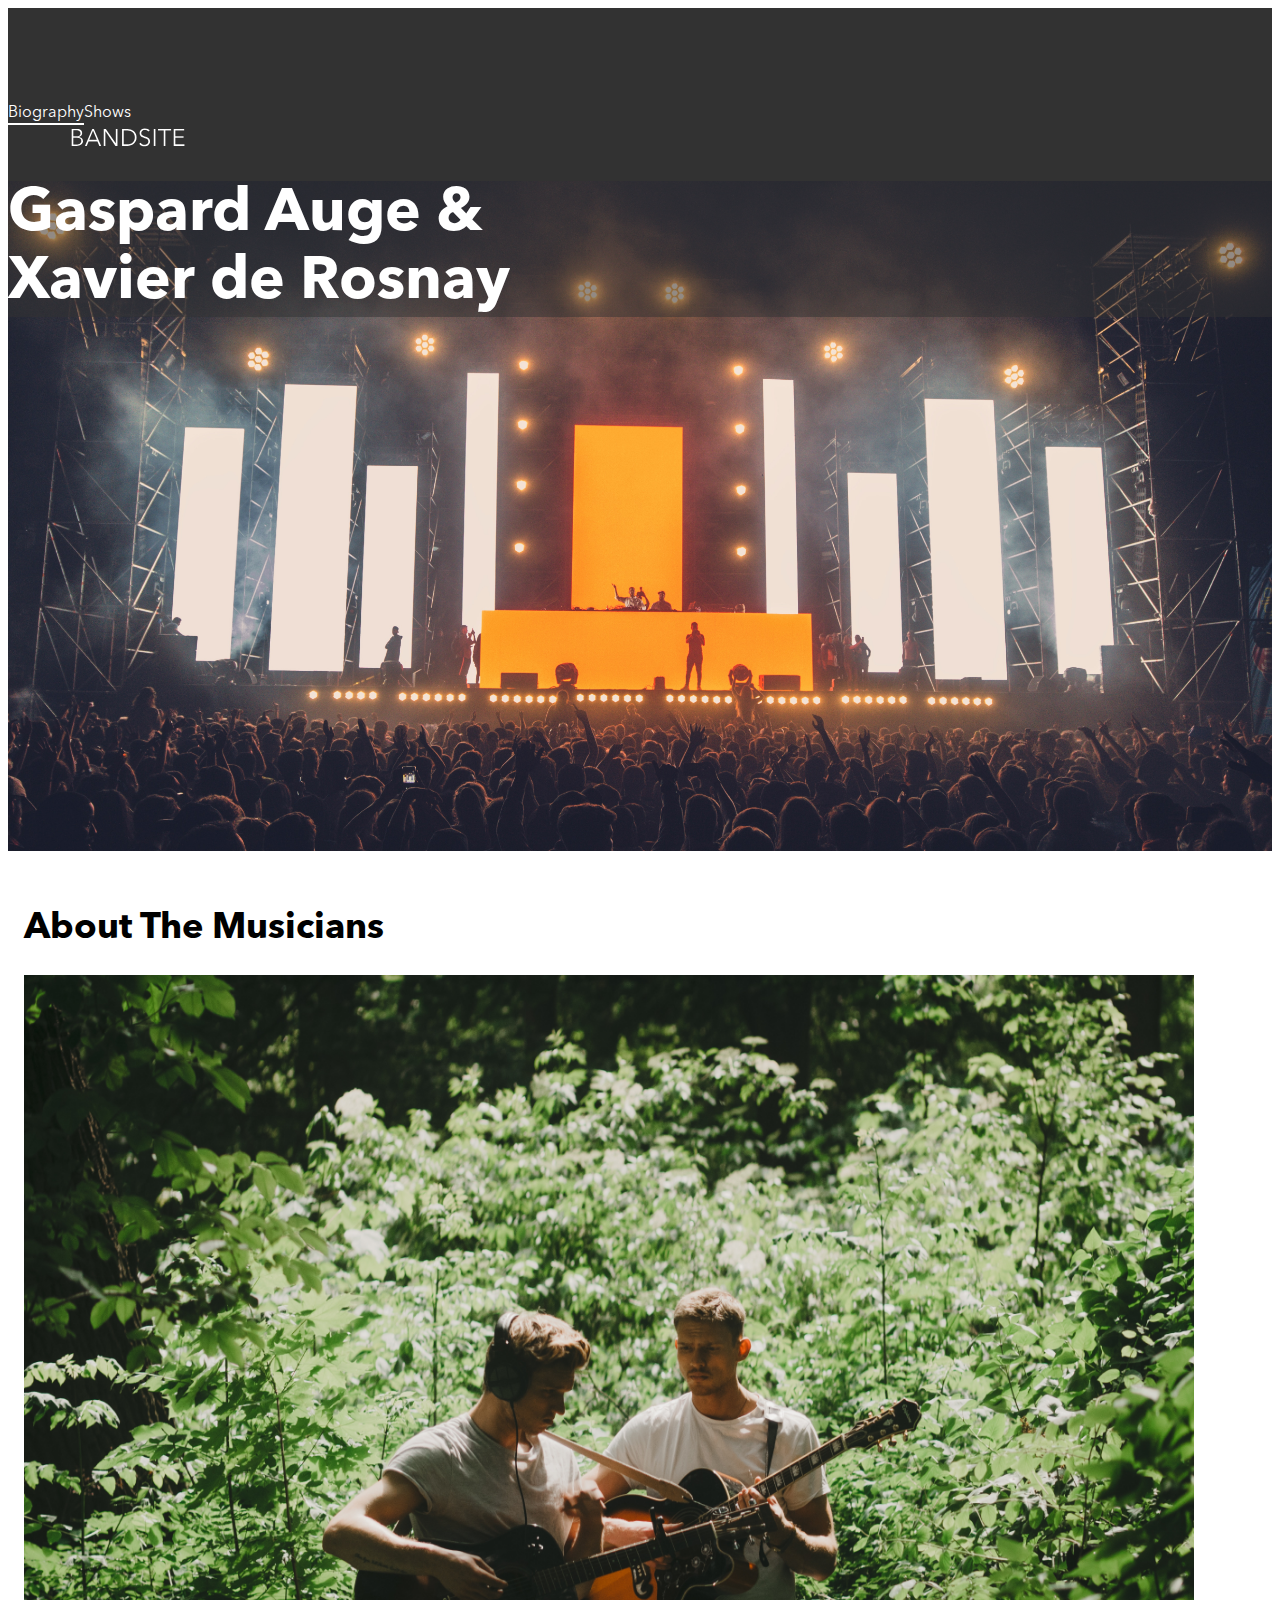
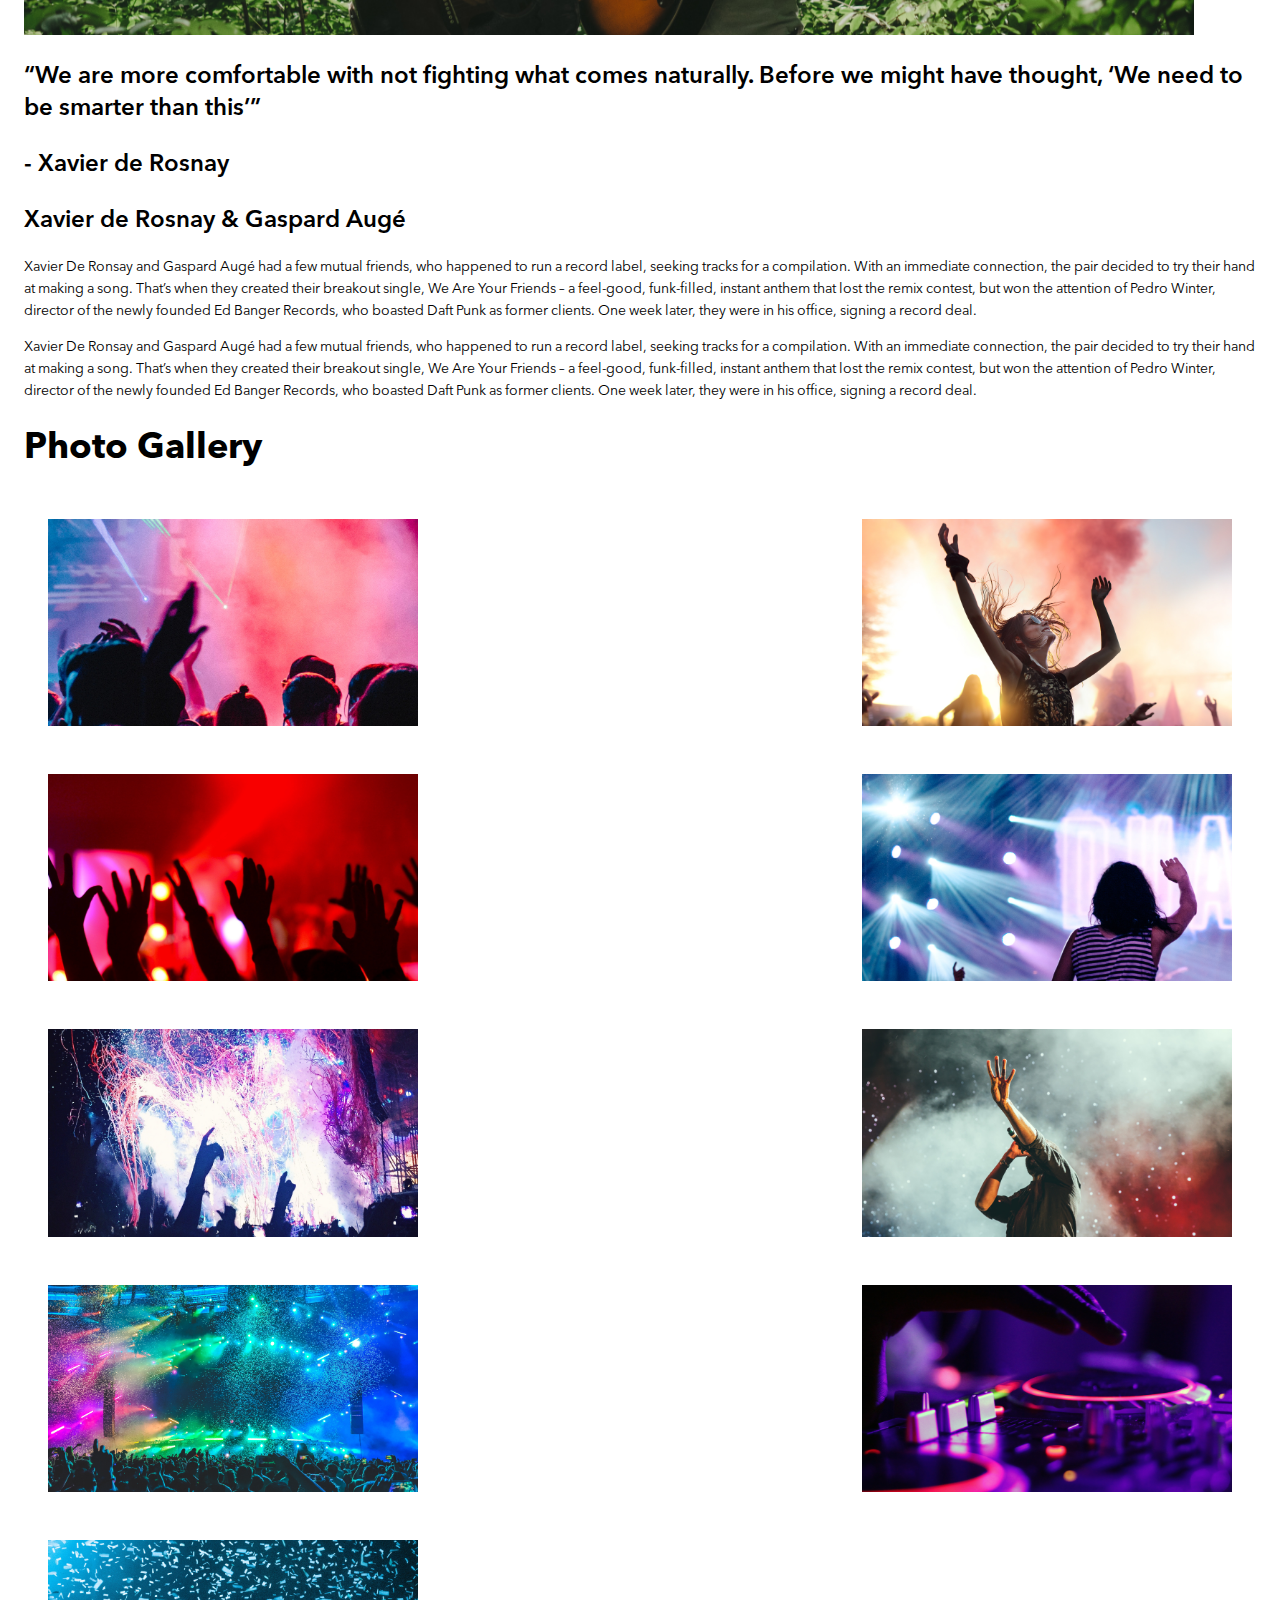
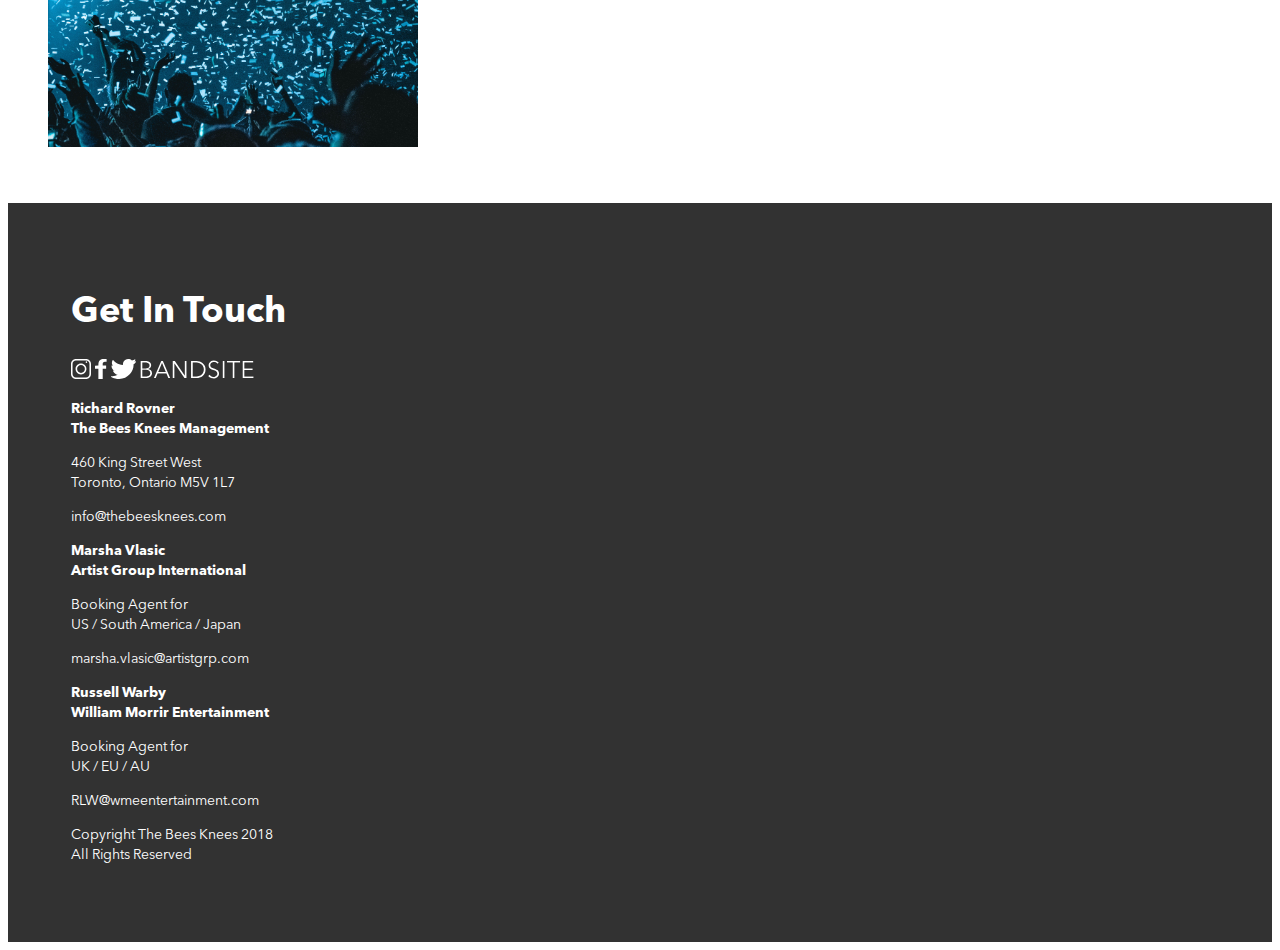
==== commit 2563721b: "reorganization of the html file in order to apply flexbox" ====
--- a/sprint-1/index.html
+++ b/sprint-1/index.html
@@ -10,22 +10,24 @@
 <body>
     <div class="main">
         <nav class="main__nav-bar">
-            <a class="main__logo-link" href="index.html">
-                <svg class="main__logo" width="114px" height="19px" viewBox="0 0 114 19" version="1.1" xmlns="http://www.w3.org/2000/svg" xmlns:xlink="http://www.w3.org/1999/xlink">
-                    <!-- Generator: Sketch 52.6 (67491) - http://www.bohemiancoding.com/sketch -->
-                    <title>BANDSITE</title>
-                    <desc>Created with Sketch.</desc>
-                    <defs>
-                        <path d="M0.64,1.008 L5.704,1.008 C6.3440032,1.008 6.99199672,1.07599932 7.648,1.212 C8.30400328,1.34800068 8.8919974,1.57999836 9.412,1.908 C9.9320026,2.23600164 10.3559984,2.6799972 10.684,3.24 C11.0120016,3.8000028 11.176,4.50399576 11.176,5.352 C11.176,6.24800448 10.9040027,7.02799668 10.36,7.692 C9.81599728,8.35600332 9.08800456,8.79199896 8.176,9 L8.176,9.048 C9.28000552,9.17600064 10.1959964,9.60399636 10.924,10.332 C11.6520036,11.0600036 12.016,12.0479938 12.016,13.296 C12.016,14.0000035 11.8680015,14.6439971 11.572,15.228 C11.2759985,15.8120029 10.8560027,16.307998 10.312,16.716 C9.76799728,17.124002 9.10400392,17.4399989 8.32,17.664 C7.53599608,17.8880011 6.65600488,18 5.68,18 L0.64,18 L0.64,1.008 Z M2.368,8.448 L5.848,8.448 C6.26400208,8.448 6.68399788,8.40000048 7.108,8.304 C7.53200212,8.20799952 7.91999824,8.04400116 8.272,7.812 C8.62400176,7.57999884 8.90799892,7.27200192 9.124,6.888 C9.34000108,6.50399808 9.448,6.0320028 9.448,5.472 C9.448,4.92799728 9.34000108,4.46800188 9.124,4.092 C8.90799892,3.71599812 8.61600184,3.4080012 8.248,3.168 C7.87999816,2.9279988 7.44800248,2.75600052 6.952,2.652 C6.45599752,2.54799948 5.9280028,2.496 5.368,2.496 L2.368,2.496 L2.368,8.448 Z M2.368,16.512 L5.584,16.512 C6.20800312,16.512 6.80399716,16.4520006 7.372,16.332 C7.94000284,16.2119994 8.43599788,16.0200013 8.86,15.756 C9.28400212,15.4919987 9.62399872,15.1480021 9.88,14.724 C10.1360013,14.2999979 10.264,13.792003 10.264,13.2 C10.264,12.0799944 9.8840038,11.2440028 9.124,10.692 C8.3639962,10.1399972 7.28800696,9.864 5.896,9.864 L2.368,9.864 L2.368,16.512 Z M15.784,18 L13.888,18 L21.232,1.008 L22.912,1.008 L30.208,18 L28.288,18 L26.416,13.536 L17.632,13.536 L15.784,18 Z M18.28,11.952 L25.768,11.952 L22.024,2.928 L18.28,11.952 Z M44.752,15.48 L44.8,15.48 L44.8,1.008 L46.528,1.008 L46.528,18 L44.368,18 L34.48,3.384 L34.432,3.384 L34.432,18 L32.704,18 L32.704,1.008 L34.864,1.008 L44.752,15.48 Z M51.04,1.008 L56.68,1.008 C57.7360053,1.008 58.7959947,1.18399824 59.86,1.536 C60.9240053,1.88800176 61.8839957,2.41999644 62.74,3.132 C63.5960043,3.84400356 64.2879974,4.73199468 64.816,5.796 C65.3440026,6.86000532 65.608,8.09599296 65.608,9.504 C65.608,10.9280071 65.3440026,12.1679947 64.816,13.224 C64.2879974,14.2800053 63.5960043,15.1639964 62.74,15.876 C61.8839957,16.5880036 60.9240053,17.1199982 59.86,17.472 C58.7959947,17.8240018 57.7360053,18 56.68,18 L51.04,18 L51.04,1.008 Z M52.768,16.464 L56.2,16.464 C57.4800064,16.464 58.5959952,16.264002 59.548,15.864 C60.5000048,15.463998 61.2879969,14.9400032 61.912,14.292 C62.5360031,13.6439968 63.0039984,12.9040042 63.316,12.072 C63.6280016,11.2399958 63.784,10.3840044 63.784,9.504 C63.784,8.6239956 63.6280016,7.76800416 63.316,6.936 C63.0039984,6.10399584 62.5360031,5.36400324 61.912,4.716 C61.2879969,4.06799676 60.5000048,3.544002 59.548,3.144 C58.5959952,2.743998 57.4800064,2.544 56.2,2.544 L52.768,2.544 L52.768,16.464 Z M77.44,3.744 C77.0719982,3.23199744 76.6000029,2.82000156 76.024,2.508 C75.4479971,2.19599844 74.7520041,2.04 73.936,2.04 C73.5199979,2.04 73.0960022,2.10399936 72.664,2.232 C72.2319978,2.36000064 71.8400018,2.55599868 71.488,2.82 C71.1359982,3.08400132 70.8520011,3.415998 70.636,3.816 C70.4199989,4.216002 70.312,4.68799728 70.312,5.232 C70.312,5.77600272 70.415999,6.22399824 70.624,6.576 C70.832001,6.92800176 71.1079983,7.22799876 71.452,7.476 C71.7960017,7.72400124 72.1879978,7.9279992 72.628,8.088 C73.0680022,8.2480008 73.5279976,8.4079992 74.008,8.568 C74.600003,8.76000096 75.195997,8.96799888 75.796,9.192 C76.396003,9.41600112 76.9359976,9.7079982 77.416,10.068 C77.8960024,10.4280018 78.2879985,10.8839972 78.592,11.436 C78.8960015,11.9880028 79.048,12.6879958 79.048,13.536 C79.048,14.3840042 78.8840016,15.1159969 78.556,15.732 C78.2279984,16.3480031 77.8040026,16.855998 77.284,17.256 C76.7639974,17.656002 76.1720033,17.951999 75.508,18.144 C74.8439967,18.336001 74.1760034,18.432 73.504,18.432 C72.9919974,18.432 72.4800026,18.3800005 71.968,18.276 C71.4559974,18.1719995 70.9680023,18.016001 70.504,17.808 C70.0399977,17.599999 69.608002,17.3360016 69.208,17.016 C68.807998,16.6959984 68.4560015,16.3280021 68.152,15.912 L69.64,14.808 C70.0080018,15.416003 70.5239967,15.923998 71.188,16.332 C71.8520033,16.740002 72.6319955,16.944 73.528,16.944 C73.9600022,16.944 74.3999978,16.8760007 74.848,16.74 C75.2960022,16.6039993 75.6999982,16.3960014 76.06,16.116 C76.4200018,15.8359986 76.7159988,15.492002 76.948,15.084 C77.1800012,14.675998 77.296,14.2000027 77.296,13.656 C77.296,13.063997 77.1800012,12.572002 76.948,12.18 C76.7159988,11.787998 76.4080019,11.4600013 76.024,11.196 C75.6399981,10.9319987 75.2000025,10.7120009 74.704,10.536 C74.2079975,10.3599991 73.6880027,10.1840009 73.144,10.008 C72.5839972,9.83199912 72.0320027,9.63200112 71.488,9.408 C70.9439973,9.18399888 70.4560022,8.8920018 70.024,8.532 C69.5919978,8.1719982 69.2440013,7.72800264 68.98,7.2 C68.7159987,6.67199736 68.584,6.02400384 68.584,5.256 C68.584,4.43999592 68.7479984,3.73600296 69.076,3.144 C69.4040016,2.55199704 69.8319974,2.06400192 70.36,1.68 C70.8880026,1.29599808 71.4719968,1.01600088 72.112,0.84 C72.7520032,0.66399912 73.3839969,0.576 74.008,0.576 C75.1600058,0.576 76.1439959,0.77999796 76.96,1.188 C77.7760041,1.59600204 78.3919979,2.0799972 78.808,2.64 L77.44,3.744 Z M84.472,18 L82.744,18 L82.744,1.008 L84.472,1.008 L84.472,18 Z M94.432,18 L92.704,18 L92.704,2.544 L87.016,2.544 L87.016,1.008 L100.12,1.008 L100.12,2.544 L94.432,2.544 L94.432,18 Z M104.392,16.464 L113.488,16.464 L113.488,18 L102.664,18 L102.664,1.008 L113.2,1.008 L113.2,2.544 L104.392,2.544 L104.392,8.4 L112.624,8.4 L112.624,9.912 L104.392,9.912 L104.392,16.464 Z" id="path-1"></path>
-                    </defs>
-                    <g id="Page-1" stroke="none" stroke-width="1" fill="none" fill-rule="evenodd">
-                        <g id="BANDSITE">
-                            <use fill="#000000" xlink:href="#path-1"></use>
-                            <use fill="#FFFFFF" xlink:href="#path-1"></use>
+            <div class="main__header-org">
+                <a class="main__logo-link" href="index.html">
+                    <svg class="main__logo" width="114px" height="19px" viewBox="0 0 114 19" version="1.1" xmlns="http://www.w3.org/2000/svg" xmlns:xlink="http://www.w3.org/1999/xlink">
+                        <!-- Generator: Sketch 52.6 (67491) - http://www.bohemiancoding.com/sketch -->
+                        <title>BANDSITE</title>
+                        <desc>Created with Sketch.</desc>
+                        <defs>
+                            <path d="M0.64,1.008 L5.704,1.008 C6.3440032,1.008 6.99199672,1.07599932 7.648,1.212 C8.30400328,1.34800068 8.8919974,1.57999836 9.412,1.908 C9.9320026,2.23600164 10.3559984,2.6799972 10.684,3.24 C11.0120016,3.8000028 11.176,4.50399576 11.176,5.352 C11.176,6.24800448 10.9040027,7.02799668 10.36,7.692 C9.81599728,8.35600332 9.08800456,8.79199896 8.176,9 L8.176,9.048 C9.28000552,9.17600064 10.1959964,9.60399636 10.924,10.332 C11.6520036,11.0600036 12.016,12.0479938 12.016,13.296 C12.016,14.0000035 11.8680015,14.6439971 11.572,15.228 C11.2759985,15.8120029 10.8560027,16.307998 10.312,16.716 C9.76799728,17.124002 9.10400392,17.4399989 8.32,17.664 C7.53599608,17.8880011 6.65600488,18 5.68,18 L0.64,18 L0.64,1.008 Z M2.368,8.448 L5.848,8.448 C6.26400208,8.448 6.68399788,8.40000048 7.108,8.304 C7.53200212,8.20799952 7.91999824,8.04400116 8.272,7.812 C8.62400176,7.57999884 8.90799892,7.27200192 9.124,6.888 C9.34000108,6.50399808 9.448,6.0320028 9.448,5.472 C9.448,4.92799728 9.34000108,4.46800188 9.124,4.092 C8.90799892,3.71599812 8.61600184,3.4080012 8.248,3.168 C7.87999816,2.9279988 7.44800248,2.75600052 6.952,2.652 C6.45599752,2.54799948 5.9280028,2.496 5.368,2.496 L2.368,2.496 L2.368,8.448 Z M2.368,16.512 L5.584,16.512 C6.20800312,16.512 6.80399716,16.4520006 7.372,16.332 C7.94000284,16.2119994 8.43599788,16.0200013 8.86,15.756 C9.28400212,15.4919987 9.62399872,15.1480021 9.88,14.724 C10.1360013,14.2999979 10.264,13.792003 10.264,13.2 C10.264,12.0799944 9.8840038,11.2440028 9.124,10.692 C8.3639962,10.1399972 7.28800696,9.864 5.896,9.864 L2.368,9.864 L2.368,16.512 Z M15.784,18 L13.888,18 L21.232,1.008 L22.912,1.008 L30.208,18 L28.288,18 L26.416,13.536 L17.632,13.536 L15.784,18 Z M18.28,11.952 L25.768,11.952 L22.024,2.928 L18.28,11.952 Z M44.752,15.48 L44.8,15.48 L44.8,1.008 L46.528,1.008 L46.528,18 L44.368,18 L34.48,3.384 L34.432,3.384 L34.432,18 L32.704,18 L32.704,1.008 L34.864,1.008 L44.752,15.48 Z M51.04,1.008 L56.68,1.008 C57.7360053,1.008 58.7959947,1.18399824 59.86,1.536 C60.9240053,1.88800176 61.8839957,2.41999644 62.74,3.132 C63.5960043,3.84400356 64.2879974,4.73199468 64.816,5.796 C65.3440026,6.86000532 65.608,8.09599296 65.608,9.504 C65.608,10.9280071 65.3440026,12.1679947 64.816,13.224 C64.2879974,14.2800053 63.5960043,15.1639964 62.74,15.876 C61.8839957,16.5880036 60.9240053,17.1199982 59.86,17.472 C58.7959947,17.8240018 57.7360053,18 56.68,18 L51.04,18 L51.04,1.008 Z M52.768,16.464 L56.2,16.464 C57.4800064,16.464 58.5959952,16.264002 59.548,15.864 C60.5000048,15.463998 61.2879969,14.9400032 61.912,14.292 C62.5360031,13.6439968 63.0039984,12.9040042 63.316,12.072 C63.6280016,11.2399958 63.784,10.3840044 63.784,9.504 C63.784,8.6239956 63.6280016,7.76800416 63.316,6.936 C63.0039984,6.10399584 62.5360031,5.36400324 61.912,4.716 C61.2879969,4.06799676 60.5000048,3.544002 59.548,3.144 C58.5959952,2.743998 57.4800064,2.544 56.2,2.544 L52.768,2.544 L52.768,16.464 Z M77.44,3.744 C77.0719982,3.23199744 76.6000029,2.82000156 76.024,2.508 C75.4479971,2.19599844 74.7520041,2.04 73.936,2.04 C73.5199979,2.04 73.0960022,2.10399936 72.664,2.232 C72.2319978,2.36000064 71.8400018,2.55599868 71.488,2.82 C71.1359982,3.08400132 70.8520011,3.415998 70.636,3.816 C70.4199989,4.216002 70.312,4.68799728 70.312,5.232 C70.312,5.77600272 70.415999,6.22399824 70.624,6.576 C70.832001,6.92800176 71.1079983,7.22799876 71.452,7.476 C71.7960017,7.72400124 72.1879978,7.9279992 72.628,8.088 C73.0680022,8.2480008 73.5279976,8.4079992 74.008,8.568 C74.600003,8.76000096 75.195997,8.96799888 75.796,9.192 C76.396003,9.41600112 76.9359976,9.7079982 77.416,10.068 C77.8960024,10.4280018 78.2879985,10.8839972 78.592,11.436 C78.8960015,11.9880028 79.048,12.6879958 79.048,13.536 C79.048,14.3840042 78.8840016,15.1159969 78.556,15.732 C78.2279984,16.3480031 77.8040026,16.855998 77.284,17.256 C76.7639974,17.656002 76.1720033,17.951999 75.508,18.144 C74.8439967,18.336001 74.1760034,18.432 73.504,18.432 C72.9919974,18.432 72.4800026,18.3800005 71.968,18.276 C71.4559974,18.1719995 70.9680023,18.016001 70.504,17.808 C70.0399977,17.599999 69.608002,17.3360016 69.208,17.016 C68.807998,16.6959984 68.4560015,16.3280021 68.152,15.912 L69.64,14.808 C70.0080018,15.416003 70.5239967,15.923998 71.188,16.332 C71.8520033,16.740002 72.6319955,16.944 73.528,16.944 C73.9600022,16.944 74.3999978,16.8760007 74.848,16.74 C75.2960022,16.6039993 75.6999982,16.3960014 76.06,16.116 C76.4200018,15.8359986 76.7159988,15.492002 76.948,15.084 C77.1800012,14.675998 77.296,14.2000027 77.296,13.656 C77.296,13.063997 77.1800012,12.572002 76.948,12.18 C76.7159988,11.787998 76.4080019,11.4600013 76.024,11.196 C75.6399981,10.9319987 75.2000025,10.7120009 74.704,10.536 C74.2079975,10.3599991 73.6880027,10.1840009 73.144,10.008 C72.5839972,9.83199912 72.0320027,9.63200112 71.488,9.408 C70.9439973,9.18399888 70.4560022,8.8920018 70.024,8.532 C69.5919978,8.1719982 69.2440013,7.72800264 68.98,7.2 C68.7159987,6.67199736 68.584,6.02400384 68.584,5.256 C68.584,4.43999592 68.7479984,3.73600296 69.076,3.144 C69.4040016,2.55199704 69.8319974,2.06400192 70.36,1.68 C70.8880026,1.29599808 71.4719968,1.01600088 72.112,0.84 C72.7520032,0.66399912 73.3839969,0.576 74.008,0.576 C75.1600058,0.576 76.1439959,0.77999796 76.96,1.188 C77.7760041,1.59600204 78.3919979,2.0799972 78.808,2.64 L77.44,3.744 Z M84.472,18 L82.744,18 L82.744,1.008 L84.472,1.008 L84.472,18 Z M94.432,18 L92.704,18 L92.704,2.544 L87.016,2.544 L87.016,1.008 L100.12,1.008 L100.12,2.544 L94.432,2.544 L94.432,18 Z M104.392,16.464 L113.488,16.464 L113.488,18 L102.664,18 L102.664,1.008 L113.2,1.008 L113.2,2.544 L104.392,2.544 L104.392,8.4 L112.624,8.4 L112.624,9.912 L104.392,9.912 L104.392,16.464 Z" id="path-1"></path>
+                        </defs>
+                        <g id="Page-1" stroke="none" stroke-width="1" fill="none" fill-rule="evenodd">
+                            <g id="BANDSITE">
+                                <use fill="#000000" xlink:href="#path-1"></use>
+                                <use fill="#FFFFFF" xlink:href="#path-1"></use>
+                            </g>
                         </g>
-                    </g>
-                </svg>
-            </a>
+                    </svg>
+                </a>
+            </div>
             <div class="main__nav-bar-list">
                 <p class="main__nav-bar-list-item main__bio-border">Biography</p>
                 <p class="main__nav-bar-list-item">Shows</p>
@@ -49,32 +51,34 @@
                     be smarter than this’”</h2>
                 <h3 class="main__info-quote-person">- Xavier de Rosnay</h3>
                 <h2 class="main__info-bio-title">Xavier de Rosnay & Gaspard Augé</h2>
-                <p class="main__info-bio-one main__para-size">Xavier De Ronsay and Gaspard Augé had a few
-                    mutual friends, who happened to run a record label,
-                    seeking tracks for a compilation. With an immediate
-                    connection, the pair decided to try their hand at
-                    making a song. That’s when they created their
-                    breakout single, We Are Your Friends – a feel-good,
-                    funk-filled, instant anthem that lost the remix
-                    contest, but won the attention of Pedro Winter,
-                    director of the newly founded Ed Banger Records,
-                    who boasted Daft Punk as former clients. One week
-                    later, they were in his office, signing a record deal.</p>
-                <p class="main__info-bio-two main__para-size"> Xavier De Ronsay and Gaspard Augé had a few
-                    mutual friends, who happened to run a record label,
-                    seeking tracks for a compilation. With an immediate
-                    connection, the pair decided to try their hand at
-                    making a song. That’s when they created their
-                    breakout single, We Are Your Friends – a feel-good,
-                    funk-filled, instant anthem that lost the remix
-                    contest, but won the attention of Pedro Winter,
-                    director of the newly founded Ed Banger Records,
-                    who boasted Daft Punk as former clients. One week
-                    later, they were in his office, signing a record deal.</p>
+                <div class="main__para-location">
+                    <p class="main__info-bio-one main__para-size">Xavier De Ronsay and Gaspard Augé had a few
+                        mutual friends, who happened to run a record label,
+                        seeking tracks for a compilation. With an immediate
+                        connection, the pair decided to try their hand at
+                        making a song. That’s when they created their
+                        breakout single, We Are Your Friends – a feel-good,
+                        funk-filled, instant anthem that lost the remix
+                        contest, but won the attention of Pedro Winter,
+                        director of the newly founded Ed Banger Records,
+                        who boasted Daft Punk as former clients. One week
+                        later, they were in his office, signing a record deal.</p>
+                    <p class="main__info-bio-two main__para-size"> Xavier De Ronsay and Gaspard Augé had a few
+                        mutual friends, who happened to run a record label,
+                        seeking tracks for a compilation. With an immediate
+                        connection, the pair decided to try their hand at
+                        making a song. That’s when they created their
+                        breakout single, We Are Your Friends – a feel-good,
+                        funk-filled, instant anthem that lost the remix
+                        contest, but won the attention of Pedro Winter,
+                        director of the newly founded Ed Banger Records,
+                        who boasted Daft Punk as former clients. One week
+                        later, they were in his office, signing a record deal.</p>
+                </div>
             </section>
 
+            <h1 class="main__gallery-title">Photo Gallery</h1>
             <section class="main__gallery">
-                <h1 class="main__gallery-title">Photo Gallery</h1>
                 <img class="main__gallery-image" src="./assets/Images/Photo-gallery-1.jpg" alt="heads and hands of a group of people are visible dancing at a concert">
                 <img class="main__gallery-image" src="./assets/Images/Photo-gallery-2.jpg" alt="a girl is dancing to the music at a concert">
                 <img class="main__gallery-image" src="./assets/Images/Photo-gallery-3.jpg" alt="hands of a group of people are visible at a concert">
@@ -87,65 +91,75 @@
             </section>
         </div>
         <footer class="main__footer">
-            <h1 class="main__footer-header">Get In Touch</h1>
-            <div class="main__footer-icons">
-                <svg class="main__footer-icon-padding" width="20px" height="20px" viewBox="0 0 20 20" version="1.1" xmlns="http://www.w3.org/2000/svg" xmlns:xlink="http://www.w3.org/1999/xlink">
-                    <!-- Generator: Sketch 52.5 (67469) - http://www.bohemiancoding.com/sketch -->
-                    <title>Icon-Instagram</title>
+            <div class="main__footer-first-section">
+                <h1 class="main__footer-header">Get In Touch</h1>
+                
+                    <svg class="main__footer-icon-padding" width="20px" height="20px" viewBox="0 0 20 20" version="1.1" xmlns="http://www.w3.org/2000/svg" xmlns:xlink="http://www.w3.org/1999/xlink">
+                        <!-- Generator: Sketch 52.5 (67469) - http://www.bohemiancoding.com/sketch -->
+                        <title>Icon-Instagram</title>
+                        <desc>Created with Sketch.</desc>
+                        <g id="BandSite" stroke="none" stroke-width="1" fill="none" fill-rule="evenodd">
+                            <g id="Icon/Instagram" fill="#FFFFFF" fill-rule="nonzero">
+                                <path d="M15,0 C17.7569111,0 20,2.24308892 20,5 L20,15 C20,17.7569111 17.7569111,20 15,20 L5,20 C2.24308892,20 0,17.7569111 0,15 L0,5 C0,2.24308892 2.24308892,0 5,0 L15,0 Z M18.4615385,15 L18.4615385,5 C18.4615385,3.09119592 16.9088041,1.53846154 15,1.53846154 L5,1.53846154 C3.09119592,1.53846154 1.53846154,3.09119592 1.53846154,5 L1.53846154,15 C1.53846154,16.9088041 3.09119592,18.4615385 5,18.4615385 L15,18.4615385 C16.9088041,18.4615385 18.4615385,16.9088041 18.4615385,15 Z M9.99981109,4.56692913 C12.9958302,4.56692913 15.4330709,7.00408514 15.4330709,10 C15.4330709,12.9959149 12.9958302,15.4330709 9.99981109,15.4330709 C7.00416981,15.4330709 4.56692913,12.9959149 4.56692913,10 C4.56692913,7.00408507 7.00416988,4.56692913 9.99981109,4.56692913 Z M9.99981109,13.8856223 C12.1423614,13.8856223 13.8855685,12.1424758 13.8855685,10 C13.8855685,7.85752416 12.1423614,6.11437772 9.99981109,6.11437772 C7.85726075,6.11437772 6.11443153,7.85752416 6.11443153,10 C6.11443153,12.1424758 7.85726075,13.8856223 9.99981109,13.8856223 Z M15.4330709,2.36220472 C15.8671413,2.36220472 16.2204724,2.71553583 16.2204724,3.1496063 C16.2204724,3.58367677 15.8671413,3.93700787 15.4330709,3.93700787 C14.9990004,3.93700787 14.6456693,3.58367677 14.6456693,3.1496063 C14.6456693,2.71553583 14.9990004,2.36220472 15.4330709,2.36220472 Z" id="Combined-Shape"></path>
+                            </g>
+                        </g>
+                    </svg>
+                    <svg class="main__footer-icon-padding" width="12px" height="20px" viewBox="0 0 12 20" version="1.1" xmlns="http://www.w3.org/2000/svg" xmlns:xlink="http://www.w3.org/1999/xlink">
+                        <!-- Generator: Sketch 52.5 (67469) - http://www.bohemiancoding.com/sketch -->
+                        <title>Icon-Facebook</title>
+                        <desc>Created with Sketch.</desc>
+                        <g id="BandSite" stroke="none" stroke-width="1" fill="none" fill-rule="evenodd">
+                            <g id="Icon/Facebook" fill="#FFFFFF">
+                                <path d="M9.99196483,2.86268774 L11.6001667,2.86268774 L11.6001667,0.00360752208 L8.31894343,0.00360752208 C8.31894343,0.00360752208 4.62941896,-0.243536863 3.68344495,3.35338292 C3.68344495,3.35338292 3.34080887,4.29669843 3.38786086,6.62101929 L1.97175609e-13,6.63107276 L1.97175609e-13,9.67167169 L3.38786086,9.66144709 L3.38786086,19.9390514 L7.70642202,19.9390514 L7.70642202,9.67167169 L11.1314985,9.67167169 L11.1314985,6.62101929 L7.70642202,6.62101929 L7.70642202,4.96412089 C7.70642202,3.88981073 8.2886315,2.86268774 9.99196483,2.86268774 Z" id="Path"></path>
+                            </g>
+                        </g>
+                    </svg>
+                    <svg class="main__footer-icon-padding" width="25px" height="20px" viewBox="0 0 25 20" version="1.1" xmlns="http://www.w3.org/2000/svg" xmlns:xlink="http://www.w3.org/1999/xlink">
+                        <!-- Generator: Sketch 52.5 (67469) - http://www.bohemiancoding.com/sketch -->
+                        <title>Icon-Twitter</title>
+                        <desc>Created with Sketch.</desc>
+                        <g id="BandSite" stroke="none" stroke-width="1" fill="none" fill-rule="evenodd">
+                            <g id="Icon/Twitter" fill="#FFFFFF">
+                                <path d="M24.8934106,2.42838542 C24.7684921,2.28841142 24.563007,2.25056967 24.3961776,2.33439125 C24.2000512,2.43286133 23.7667016,2.5720215 23.2926619,2.69287108 C23.7732121,2.1402995 24.1748234,1.47176108 24.3351424,0.881347667 C24.3811222,0.712890667 24.3168318,0.533854167 24.1748234,0.43294275 C24.0320011,0.3312175 23.8419783,0.32999675 23.6983423,0.428059917 C23.3777043,0.646972667 21.8697291,1.28743492 20.9354842,1.47298183 C19.7741886,0.455729167 18.6230656,0 17.2286157,0 C16.1959009,0 15.2368351,0.284016917 14.1194849,0.920817083 C12.1277043,2.056071 11.8261906,4.55322267 11.9979029,6.0176595 C6.49090414,5.55867517 3.40537355,2.4898275 2.31487897,1.16048175 C2.22902289,1.05631508 2.0975938,0.997721333 1.96331647,1.0095215 C1.82863222,1.01888025 1.70656189,1.09293617 1.63657497,1.20849608 C0.909849719,2.40356442 0.709654385,3.74430342 1.0575548,5.08504233 C1.2756538,5.92569992 1.6845893,6.66625975 2.14398055,7.24446617 C1.81032172,7.06990558 1.48195255,6.84814458 1.2011908,6.62475592 C1.07627222,6.52506517 0.904559969,6.5071615 0.760923802,6.57592775 C0.616880802,6.64550783 0.525328135,6.79117842 0.525328135,6.9510905 C0.525328135,9.37622075 2.15984964,11.0306803 3.56935464,11.8481445 C3.25807555,11.7940267 2.93540305,11.7069498 2.63755147,11.6182454 C2.48048764,11.5714518 2.31040305,11.6210938 2.20338805,11.7447917 C2.09596614,11.8684896 2.07155214,12.0438639 2.14031839,12.1927897 C3.00335547,14.054362 4.74814697,15.4248047 6.67929947,15.8369955 C5.01100522,16.8786622 2.64446872,17.3986817 0.463072219,17.1512858 C0.268573552,17.1313477 0.0797714686,17.2501627 0.0195500519,17.4397787 C-0.0406713648,17.6293946 0.0419296352,17.8352865 0.216490135,17.9309082 C2.75595972,19.3233236 5.39308514,20 8.27923422,20 C8.2849308,20 8.29144122,20 8.2975448,20 C12.3628931,19.9963379 16.1458521,18.2584635 18.9489934,15.107015 C21.4909042,12.2497559 22.8145533,8.62833658 22.5215846,5.36783858 C23.2084336,4.88240567 24.2781764,3.94368492 24.9328801,2.93334967 C25.0354191,2.775472 25.0191431,2.56876625 24.8934106,2.42838542 Z" id="Path"></path>
+                            </g>
+                        </g>
+                    </svg>
+                
+
+                <svg class="main__footer-logo" width="114px" height="19px" viewBox="0 0 114 19" version="1.1" xmlns="http://www.w3.org/2000/svg" xmlns:xlink="http://www.w3.org/1999/xlink">
+                    <!-- Generator: Sketch 52.6 (67491) - http://www.bohemiancoding.com/sketch -->
+                    <title>BANDSITE</title>
                     <desc>Created with Sketch.</desc>
-                    <g id="BandSite" stroke="none" stroke-width="1" fill="none" fill-rule="evenodd">
-                        <g id="Icon/Instagram" fill="#FFFFFF" fill-rule="nonzero">
-                            <path d="M15,0 C17.7569111,0 20,2.24308892 20,5 L20,15 C20,17.7569111 17.7569111,20 15,20 L5,20 C2.24308892,20 0,17.7569111 0,15 L0,5 C0,2.24308892 2.24308892,0 5,0 L15,0 Z M18.4615385,15 L18.4615385,5 C18.4615385,3.09119592 16.9088041,1.53846154 15,1.53846154 L5,1.53846154 C3.09119592,1.53846154 1.53846154,3.09119592 1.53846154,5 L1.53846154,15 C1.53846154,16.9088041 3.09119592,18.4615385 5,18.4615385 L15,18.4615385 C16.9088041,18.4615385 18.4615385,16.9088041 18.4615385,15 Z M9.99981109,4.56692913 C12.9958302,4.56692913 15.4330709,7.00408514 15.4330709,10 C15.4330709,12.9959149 12.9958302,15.4330709 9.99981109,15.4330709 C7.00416981,15.4330709 4.56692913,12.9959149 4.56692913,10 C4.56692913,7.00408507 7.00416988,4.56692913 9.99981109,4.56692913 Z M9.99981109,13.8856223 C12.1423614,13.8856223 13.8855685,12.1424758 13.8855685,10 C13.8855685,7.85752416 12.1423614,6.11437772 9.99981109,6.11437772 C7.85726075,6.11437772 6.11443153,7.85752416 6.11443153,10 C6.11443153,12.1424758 7.85726075,13.8856223 9.99981109,13.8856223 Z M15.4330709,2.36220472 C15.8671413,2.36220472 16.2204724,2.71553583 16.2204724,3.1496063 C16.2204724,3.58367677 15.8671413,3.93700787 15.4330709,3.93700787 C14.9990004,3.93700787 14.6456693,3.58367677 14.6456693,3.1496063 C14.6456693,2.71553583 14.9990004,2.36220472 15.4330709,2.36220472 Z" id="Combined-Shape"></path>
-                        </g>
-                    </g>
-                </svg>
-                <svg class="main__footer-icon-padding" width="12px" height="20px" viewBox="0 0 12 20" version="1.1" xmlns="http://www.w3.org/2000/svg" xmlns:xlink="http://www.w3.org/1999/xlink">
-                    <!-- Generator: Sketch 52.5 (67469) - http://www.bohemiancoding.com/sketch -->
-                    <title>Icon-Facebook</title>
-                    <desc>Created with Sketch.</desc>
-                    <g id="BandSite" stroke="none" stroke-width="1" fill="none" fill-rule="evenodd">
-                        <g id="Icon/Facebook" fill="#FFFFFF">
-                            <path d="M9.99196483,2.86268774 L11.6001667,2.86268774 L11.6001667,0.00360752208 L8.31894343,0.00360752208 C8.31894343,0.00360752208 4.62941896,-0.243536863 3.68344495,3.35338292 C3.68344495,3.35338292 3.34080887,4.29669843 3.38786086,6.62101929 L1.97175609e-13,6.63107276 L1.97175609e-13,9.67167169 L3.38786086,9.66144709 L3.38786086,19.9390514 L7.70642202,19.9390514 L7.70642202,9.67167169 L11.1314985,9.67167169 L11.1314985,6.62101929 L7.70642202,6.62101929 L7.70642202,4.96412089 C7.70642202,3.88981073 8.2886315,2.86268774 9.99196483,2.86268774 Z" id="Path"></path>
-                        </g>
-                    </g>
-                </svg>
-                <svg class="main__footer-icon-padding" width="25px" height="20px" viewBox="0 0 25 20" version="1.1" xmlns="http://www.w3.org/2000/svg" xmlns:xlink="http://www.w3.org/1999/xlink">
-                    <!-- Generator: Sketch 52.5 (67469) - http://www.bohemiancoding.com/sketch -->
-                    <title>Icon-Twitter</title>
-                    <desc>Created with Sketch.</desc>
-                    <g id="BandSite" stroke="none" stroke-width="1" fill="none" fill-rule="evenodd">
-                        <g id="Icon/Twitter" fill="#FFFFFF">
-                            <path d="M24.8934106,2.42838542 C24.7684921,2.28841142 24.563007,2.25056967 24.3961776,2.33439125 C24.2000512,2.43286133 23.7667016,2.5720215 23.2926619,2.69287108 C23.7732121,2.1402995 24.1748234,1.47176108 24.3351424,0.881347667 C24.3811222,0.712890667 24.3168318,0.533854167 24.1748234,0.43294275 C24.0320011,0.3312175 23.8419783,0.32999675 23.6983423,0.428059917 C23.3777043,0.646972667 21.8697291,1.28743492 20.9354842,1.47298183 C19.7741886,0.455729167 18.6230656,0 17.2286157,0 C16.1959009,0 15.2368351,0.284016917 14.1194849,0.920817083 C12.1277043,2.056071 11.8261906,4.55322267 11.9979029,6.0176595 C6.49090414,5.55867517 3.40537355,2.4898275 2.31487897,1.16048175 C2.22902289,1.05631508 2.0975938,0.997721333 1.96331647,1.0095215 C1.82863222,1.01888025 1.70656189,1.09293617 1.63657497,1.20849608 C0.909849719,2.40356442 0.709654385,3.74430342 1.0575548,5.08504233 C1.2756538,5.92569992 1.6845893,6.66625975 2.14398055,7.24446617 C1.81032172,7.06990558 1.48195255,6.84814458 1.2011908,6.62475592 C1.07627222,6.52506517 0.904559969,6.5071615 0.760923802,6.57592775 C0.616880802,6.64550783 0.525328135,6.79117842 0.525328135,6.9510905 C0.525328135,9.37622075 2.15984964,11.0306803 3.56935464,11.8481445 C3.25807555,11.7940267 2.93540305,11.7069498 2.63755147,11.6182454 C2.48048764,11.5714518 2.31040305,11.6210938 2.20338805,11.7447917 C2.09596614,11.8684896 2.07155214,12.0438639 2.14031839,12.1927897 C3.00335547,14.054362 4.74814697,15.4248047 6.67929947,15.8369955 C5.01100522,16.8786622 2.64446872,17.3986817 0.463072219,17.1512858 C0.268573552,17.1313477 0.0797714686,17.2501627 0.0195500519,17.4397787 C-0.0406713648,17.6293946 0.0419296352,17.8352865 0.216490135,17.9309082 C2.75595972,19.3233236 5.39308514,20 8.27923422,20 C8.2849308,20 8.29144122,20 8.2975448,20 C12.3628931,19.9963379 16.1458521,18.2584635 18.9489934,15.107015 C21.4909042,12.2497559 22.8145533,8.62833658 22.5215846,5.36783858 C23.2084336,4.88240567 24.2781764,3.94368492 24.9328801,2.93334967 C25.0354191,2.775472 25.0191431,2.56876625 24.8934106,2.42838542 Z" id="Path"></path>
+                    <defs>
+                        <path d="M0.64,1.008 L5.704,1.008 C6.3440032,1.008 6.99199672,1.07599932 7.648,1.212 C8.30400328,1.34800068 8.8919974,1.57999836 9.412,1.908 C9.9320026,2.23600164 10.3559984,2.6799972 10.684,3.24 C11.0120016,3.8000028 11.176,4.50399576 11.176,5.352 C11.176,6.24800448 10.9040027,7.02799668 10.36,7.692 C9.81599728,8.35600332 9.08800456,8.79199896 8.176,9 L8.176,9.048 C9.28000552,9.17600064 10.1959964,9.60399636 10.924,10.332 C11.6520036,11.0600036 12.016,12.0479938 12.016,13.296 C12.016,14.0000035 11.8680015,14.6439971 11.572,15.228 C11.2759985,15.8120029 10.8560027,16.307998 10.312,16.716 C9.76799728,17.124002 9.10400392,17.4399989 8.32,17.664 C7.53599608,17.8880011 6.65600488,18 5.68,18 L0.64,18 L0.64,1.008 Z M2.368,8.448 L5.848,8.448 C6.26400208,8.448 6.68399788,8.40000048 7.108,8.304 C7.53200212,8.20799952 7.91999824,8.04400116 8.272,7.812 C8.62400176,7.57999884 8.90799892,7.27200192 9.124,6.888 C9.34000108,6.50399808 9.448,6.0320028 9.448,5.472 C9.448,4.92799728 9.34000108,4.46800188 9.124,4.092 C8.90799892,3.71599812 8.61600184,3.4080012 8.248,3.168 C7.87999816,2.9279988 7.44800248,2.75600052 6.952,2.652 C6.45599752,2.54799948 5.9280028,2.496 5.368,2.496 L2.368,2.496 L2.368,8.448 Z M2.368,16.512 L5.584,16.512 C6.20800312,16.512 6.80399716,16.4520006 7.372,16.332 C7.94000284,16.2119994 8.43599788,16.0200013 8.86,15.756 C9.28400212,15.4919987 9.62399872,15.1480021 9.88,14.724 C10.1360013,14.2999979 10.264,13.792003 10.264,13.2 C10.264,12.0799944 9.8840038,11.2440028 9.124,10.692 C8.3639962,10.1399972 7.28800696,9.864 5.896,9.864 L2.368,9.864 L2.368,16.512 Z M15.784,18 L13.888,18 L21.232,1.008 L22.912,1.008 L30.208,18 L28.288,18 L26.416,13.536 L17.632,13.536 L15.784,18 Z M18.28,11.952 L25.768,11.952 L22.024,2.928 L18.28,11.952 Z M44.752,15.48 L44.8,15.48 L44.8,1.008 L46.528,1.008 L46.528,18 L44.368,18 L34.48,3.384 L34.432,3.384 L34.432,18 L32.704,18 L32.704,1.008 L34.864,1.008 L44.752,15.48 Z M51.04,1.008 L56.68,1.008 C57.7360053,1.008 58.7959947,1.18399824 59.86,1.536 C60.9240053,1.88800176 61.8839957,2.41999644 62.74,3.132 C63.5960043,3.84400356 64.2879974,4.73199468 64.816,5.796 C65.3440026,6.86000532 65.608,8.09599296 65.608,9.504 C65.608,10.9280071 65.3440026,12.1679947 64.816,13.224 C64.2879974,14.2800053 63.5960043,15.1639964 62.74,15.876 C61.8839957,16.5880036 60.9240053,17.1199982 59.86,17.472 C58.7959947,17.8240018 57.7360053,18 56.68,18 L51.04,18 L51.04,1.008 Z M52.768,16.464 L56.2,16.464 C57.4800064,16.464 58.5959952,16.264002 59.548,15.864 C60.5000048,15.463998 61.2879969,14.9400032 61.912,14.292 C62.5360031,13.6439968 63.0039984,12.9040042 63.316,12.072 C63.6280016,11.2399958 63.784,10.3840044 63.784,9.504 C63.784,8.6239956 63.6280016,7.76800416 63.316,6.936 C63.0039984,6.10399584 62.5360031,5.36400324 61.912,4.716 C61.2879969,4.06799676 60.5000048,3.544002 59.548,3.144 C58.5959952,2.743998 57.4800064,2.544 56.2,2.544 L52.768,2.544 L52.768,16.464 Z M77.44,3.744 C77.0719982,3.23199744 76.6000029,2.82000156 76.024,2.508 C75.4479971,2.19599844 74.7520041,2.04 73.936,2.04 C73.5199979,2.04 73.0960022,2.10399936 72.664,2.232 C72.2319978,2.36000064 71.8400018,2.55599868 71.488,2.82 C71.1359982,3.08400132 70.8520011,3.415998 70.636,3.816 C70.4199989,4.216002 70.312,4.68799728 70.312,5.232 C70.312,5.77600272 70.415999,6.22399824 70.624,6.576 C70.832001,6.92800176 71.1079983,7.22799876 71.452,7.476 C71.7960017,7.72400124 72.1879978,7.9279992 72.628,8.088 C73.0680022,8.2480008 73.5279976,8.4079992 74.008,8.568 C74.600003,8.76000096 75.195997,8.96799888 75.796,9.192 C76.396003,9.41600112 76.9359976,9.7079982 77.416,10.068 C77.8960024,10.4280018 78.2879985,10.8839972 78.592,11.436 C78.8960015,11.9880028 79.048,12.6879958 79.048,13.536 C79.048,14.3840042 78.8840016,15.1159969 78.556,15.732 C78.2279984,16.3480031 77.8040026,16.855998 77.284,17.256 C76.7639974,17.656002 76.1720033,17.951999 75.508,18.144 C74.8439967,18.336001 74.1760034,18.432 73.504,18.432 C72.9919974,18.432 72.4800026,18.3800005 71.968,18.276 C71.4559974,18.1719995 70.9680023,18.016001 70.504,17.808 C70.0399977,17.599999 69.608002,17.3360016 69.208,17.016 C68.807998,16.6959984 68.4560015,16.3280021 68.152,15.912 L69.64,14.808 C70.0080018,15.416003 70.5239967,15.923998 71.188,16.332 C71.8520033,16.740002 72.6319955,16.944 73.528,16.944 C73.9600022,16.944 74.3999978,16.8760007 74.848,16.74 C75.2960022,16.6039993 75.6999982,16.3960014 76.06,16.116 C76.4200018,15.8359986 76.7159988,15.492002 76.948,15.084 C77.1800012,14.675998 77.296,14.2000027 77.296,13.656 C77.296,13.063997 77.1800012,12.572002 76.948,12.18 C76.7159988,11.787998 76.4080019,11.4600013 76.024,11.196 C75.6399981,10.9319987 75.2000025,10.7120009 74.704,10.536 C74.2079975,10.3599991 73.6880027,10.1840009 73.144,10.008 C72.5839972,9.83199912 72.0320027,9.63200112 71.488,9.408 C70.9439973,9.18399888 70.4560022,8.8920018 70.024,8.532 C69.5919978,8.1719982 69.2440013,7.72800264 68.98,7.2 C68.7159987,6.67199736 68.584,6.02400384 68.584,5.256 C68.584,4.43999592 68.7479984,3.73600296 69.076,3.144 C69.4040016,2.55199704 69.8319974,2.06400192 70.36,1.68 C70.8880026,1.29599808 71.4719968,1.01600088 72.112,0.84 C72.7520032,0.66399912 73.3839969,0.576 74.008,0.576 C75.1600058,0.576 76.1439959,0.77999796 76.96,1.188 C77.7760041,1.59600204 78.3919979,2.0799972 78.808,2.64 L77.44,3.744 Z M84.472,18 L82.744,18 L82.744,1.008 L84.472,1.008 L84.472,18 Z M94.432,18 L92.704,18 L92.704,2.544 L87.016,2.544 L87.016,1.008 L100.12,1.008 L100.12,2.544 L94.432,2.544 L94.432,18 Z M104.392,16.464 L113.488,16.464 L113.488,18 L102.664,18 L102.664,1.008 L113.2,1.008 L113.2,2.544 L104.392,2.544 L104.392,8.4 L112.624,8.4 L112.624,9.912 L104.392,9.912 L104.392,16.464 Z" id="path-1"></path>
+                    </defs>
+                    <g id="Page-1" stroke="none" stroke-width="1" fill="none" fill-rule="evenodd">
+                        <g id="BANDSITE">
+                            <use fill="#000000" xlink:href="#path-1"></use>
+                            <use fill="#FFFFFF" xlink:href="#path-1"></use>
                         </g>
                     </g>
                 </svg>
             </div>
-
-            <svg class="main__footer-logo" width="114px" height="19px" viewBox="0 0 114 19" version="1.1" xmlns="http://www.w3.org/2000/svg" xmlns:xlink="http://www.w3.org/1999/xlink">
-                <!-- Generator: Sketch 52.6 (67491) - http://www.bohemiancoding.com/sketch -->
-                <title>BANDSITE</title>
-                <desc>Created with Sketch.</desc>
-                <defs>
-                    <path d="M0.64,1.008 L5.704,1.008 C6.3440032,1.008 6.99199672,1.07599932 7.648,1.212 C8.30400328,1.34800068 8.8919974,1.57999836 9.412,1.908 C9.9320026,2.23600164 10.3559984,2.6799972 10.684,3.24 C11.0120016,3.8000028 11.176,4.50399576 11.176,5.352 C11.176,6.24800448 10.9040027,7.02799668 10.36,7.692 C9.81599728,8.35600332 9.08800456,8.79199896 8.176,9 L8.176,9.048 C9.28000552,9.17600064 10.1959964,9.60399636 10.924,10.332 C11.6520036,11.0600036 12.016,12.0479938 12.016,13.296 C12.016,14.0000035 11.8680015,14.6439971 11.572,15.228 C11.2759985,15.8120029 10.8560027,16.307998 10.312,16.716 C9.76799728,17.124002 9.10400392,17.4399989 8.32,17.664 C7.53599608,17.8880011 6.65600488,18 5.68,18 L0.64,18 L0.64,1.008 Z M2.368,8.448 L5.848,8.448 C6.26400208,8.448 6.68399788,8.40000048 7.108,8.304 C7.53200212,8.20799952 7.91999824,8.04400116 8.272,7.812 C8.62400176,7.57999884 8.90799892,7.27200192 9.124,6.888 C9.34000108,6.50399808 9.448,6.0320028 9.448,5.472 C9.448,4.92799728 9.34000108,4.46800188 9.124,4.092 C8.90799892,3.71599812 8.61600184,3.4080012 8.248,3.168 C7.87999816,2.9279988 7.44800248,2.75600052 6.952,2.652 C6.45599752,2.54799948 5.9280028,2.496 5.368,2.496 L2.368,2.496 L2.368,8.448 Z M2.368,16.512 L5.584,16.512 C6.20800312,16.512 6.80399716,16.4520006 7.372,16.332 C7.94000284,16.2119994 8.43599788,16.0200013 8.86,15.756 C9.28400212,15.4919987 9.62399872,15.1480021 9.88,14.724 C10.1360013,14.2999979 10.264,13.792003 10.264,13.2 C10.264,12.0799944 9.8840038,11.2440028 9.124,10.692 C8.3639962,10.1399972 7.28800696,9.864 5.896,9.864 L2.368,9.864 L2.368,16.512 Z M15.784,18 L13.888,18 L21.232,1.008 L22.912,1.008 L30.208,18 L28.288,18 L26.416,13.536 L17.632,13.536 L15.784,18 Z M18.28,11.952 L25.768,11.952 L22.024,2.928 L18.28,11.952 Z M44.752,15.48 L44.8,15.48 L44.8,1.008 L46.528,1.008 L46.528,18 L44.368,18 L34.48,3.384 L34.432,3.384 L34.432,18 L32.704,18 L32.704,1.008 L34.864,1.008 L44.752,15.48 Z M51.04,1.008 L56.68,1.008 C57.7360053,1.008 58.7959947,1.18399824 59.86,1.536 C60.9240053,1.88800176 61.8839957,2.41999644 62.74,3.132 C63.5960043,3.84400356 64.2879974,4.73199468 64.816,5.796 C65.3440026,6.86000532 65.608,8.09599296 65.608,9.504 C65.608,10.9280071 65.3440026,12.1679947 64.816,13.224 C64.2879974,14.2800053 63.5960043,15.1639964 62.74,15.876 C61.8839957,16.5880036 60.9240053,17.1199982 59.86,17.472 C58.7959947,17.8240018 57.7360053,18 56.68,18 L51.04,18 L51.04,1.008 Z M52.768,16.464 L56.2,16.464 C57.4800064,16.464 58.5959952,16.264002 59.548,15.864 C60.5000048,15.463998 61.2879969,14.9400032 61.912,14.292 C62.5360031,13.6439968 63.0039984,12.9040042 63.316,12.072 C63.6280016,11.2399958 63.784,10.3840044 63.784,9.504 C63.784,8.6239956 63.6280016,7.76800416 63.316,6.936 C63.0039984,6.10399584 62.5360031,5.36400324 61.912,4.716 C61.2879969,4.06799676 60.5000048,3.544002 59.548,3.144 C58.5959952,2.743998 57.4800064,2.544 56.2,2.544 L52.768,2.544 L52.768,16.464 Z M77.44,3.744 C77.0719982,3.23199744 76.6000029,2.82000156 76.024,2.508 C75.4479971,2.19599844 74.7520041,2.04 73.936,2.04 C73.5199979,2.04 73.0960022,2.10399936 72.664,2.232 C72.2319978,2.36000064 71.8400018,2.55599868 71.488,2.82 C71.1359982,3.08400132 70.8520011,3.415998 70.636,3.816 C70.4199989,4.216002 70.312,4.68799728 70.312,5.232 C70.312,5.77600272 70.415999,6.22399824 70.624,6.576 C70.832001,6.92800176 71.1079983,7.22799876 71.452,7.476 C71.7960017,7.72400124 72.1879978,7.9279992 72.628,8.088 C73.0680022,8.2480008 73.5279976,8.4079992 74.008,8.568 C74.600003,8.76000096 75.195997,8.96799888 75.796,9.192 C76.396003,9.41600112 76.9359976,9.7079982 77.416,10.068 C77.8960024,10.4280018 78.2879985,10.8839972 78.592,11.436 C78.8960015,11.9880028 79.048,12.6879958 79.048,13.536 C79.048,14.3840042 78.8840016,15.1159969 78.556,15.732 C78.2279984,16.3480031 77.8040026,16.855998 77.284,17.256 C76.7639974,17.656002 76.1720033,17.951999 75.508,18.144 C74.8439967,18.336001 74.1760034,18.432 73.504,18.432 C72.9919974,18.432 72.4800026,18.3800005 71.968,18.276 C71.4559974,18.1719995 70.9680023,18.016001 70.504,17.808 C70.0399977,17.599999 69.608002,17.3360016 69.208,17.016 C68.807998,16.6959984 68.4560015,16.3280021 68.152,15.912 L69.64,14.808 C70.0080018,15.416003 70.5239967,15.923998 71.188,16.332 C71.8520033,16.740002 72.6319955,16.944 73.528,16.944 C73.9600022,16.944 74.3999978,16.8760007 74.848,16.74 C75.2960022,16.6039993 75.6999982,16.3960014 76.06,16.116 C76.4200018,15.8359986 76.7159988,15.492002 76.948,15.084 C77.1800012,14.675998 77.296,14.2000027 77.296,13.656 C77.296,13.063997 77.1800012,12.572002 76.948,12.18 C76.7159988,11.787998 76.4080019,11.4600013 76.024,11.196 C75.6399981,10.9319987 75.2000025,10.7120009 74.704,10.536 C74.2079975,10.3599991 73.6880027,10.1840009 73.144,10.008 C72.5839972,9.83199912 72.0320027,9.63200112 71.488,9.408 C70.9439973,9.18399888 70.4560022,8.8920018 70.024,8.532 C69.5919978,8.1719982 69.2440013,7.72800264 68.98,7.2 C68.7159987,6.67199736 68.584,6.02400384 68.584,5.256 C68.584,4.43999592 68.7479984,3.73600296 69.076,3.144 C69.4040016,2.55199704 69.8319974,2.06400192 70.36,1.68 C70.8880026,1.29599808 71.4719968,1.01600088 72.112,0.84 C72.7520032,0.66399912 73.3839969,0.576 74.008,0.576 C75.1600058,0.576 76.1439959,0.77999796 76.96,1.188 C77.7760041,1.59600204 78.3919979,2.0799972 78.808,2.64 L77.44,3.744 Z M84.472,18 L82.744,18 L82.744,1.008 L84.472,1.008 L84.472,18 Z M94.432,18 L92.704,18 L92.704,2.544 L87.016,2.544 L87.016,1.008 L100.12,1.008 L100.12,2.544 L94.432,2.544 L94.432,18 Z M104.392,16.464 L113.488,16.464 L113.488,18 L102.664,18 L102.664,1.008 L113.2,1.008 L113.2,2.544 L104.392,2.544 L104.392,8.4 L112.624,8.4 L112.624,9.912 L104.392,9.912 L104.392,16.464 Z" id="path-1"></path>
-                </defs>
-                <g id="Page-1" stroke="none" stroke-width="1" fill="none" fill-rule="evenodd">
-                    <g id="BANDSITE">
-                        <use fill="#000000" xlink:href="#path-1"></use>
-                        <use fill="#FFFFFF" xlink:href="#path-1"></use>
-                    </g>
-                </g>
-            </svg>
                
             <div class="main__footer-info-holder">
-                <p class="main__footer-info-one main__footer-contact-names">Richard Rovner<br>The Bees Knees Management</p>
-                <p class="main__footer-info-two">460 King Street West<br>Toronto, Ontario M5V 1L7</p>
-                <p class="main__footer-info-three">info@thebeesknees.com</p>
-                <p class="main__footer-info-four main__footer-contact-names">Marsha Vlasic<br>Artist Group International</p>
-                <p class="main__footer-info-five">Booking Agent for<br>US / South America / Japan</p>
-                <p class="main__footer-info-six">marsha.vlasic@artistgrp.com</p>
-                <p class="main__footer-info-seven main__footer-contact-names">Russell Warby<br>William Morrir Entertainment</p>
-                <p class="main__footer-info-eight">Booking Agent for<br>UK / EU / AU</p>
-                <p class="main__footer-info-nine">RLW@wmeentertainment.com</p>
+                <div class="main__footer-second-section">
+                    <div>
+                    <p class="main__footer-info-one main__footer-contact-names">Richard Rovner<br>The Bees Knees Management</p>
+                    <p class="main__footer-info-two">460 King Street West<br>Toronto, Ontario M5V 1L7</p>
+                    <p class="main__footer-info-three">info@thebeesknees.com</p>
+                    </div>
+                    <div>
+                    <p class="main__footer-info-four main__footer-contact-names">Marsha Vlasic<br>Artist Group International</p>
+                    <p class="main__footer-info-five">Booking Agent for<br>US / South America / Japan</p>
+                    <p class="main__footer-info-six">marsha.vlasic@artistgrp.com</p>
+                    </div>
+                    <div>
+                    <p class="main__footer-info-seven main__footer-contact-names">Russell Warby<br>William Morrir Entertainment</p>
+                    <p class="main__footer-info-eight">Booking Agent for<br>UK / EU / AU</p>
+                    <p class="main__footer-info-nine">RLW@wmeentertainment.com</p>
+                    </div>
+                </div>
                 <p class="main__footer-info-ten">Copyright The Bees Knees 2018<br>All Rights Reserved</p>
             </div>
         </footer>
--- a/sprint-1/styles/main.css
+++ b/sprint-1/styles/main.css
@@ -18,14 +18,31 @@
 }
 
 .main__nav-bar {
-  display: -webkit-box;
-  display: -ms-flexbox;
-  display: flex;
-  -webkit-box-orient: vertical;
-  -webkit-box-direction: normal;
-      -ms-flex-direction: column;
-          flex-direction: column;
   background-color: #323232;
+}
+
+@media screen and (min-width: 0px) and (max-width: 425px) {
+  .main__nav-bar {
+    display: -webkit-box;
+    display: -ms-flexbox;
+    display: flex;
+    -webkit-box-orient: vertical;
+    -webkit-box-direction: normal;
+        -ms-flex-direction: column;
+            flex-direction: column;
+  }
+}
+
+@media screen and (min-width: 426px) and (max-width: 768px) {
+  .main__header-org {
+    height: 80px;
+  }
+}
+
+@media screen and (min-width: 769px) {
+  .main__header-org {
+    height: 80px;
+  }
 }
 
 .main__logo-link {
@@ -38,7 +55,7 @@
   padding: 5%;
 }
 
-@media screen and (min-width: 0px) and (max-width: 768px) {
+@media screen and (min-width: 0px) and (max-width: 425px) {
   .main__logo-link {
     -webkit-box-pack: center;
         -ms-flex-pack: center;
@@ -54,26 +71,26 @@
   display: -webkit-box;
   display: -ms-flexbox;
   display: flex;
-  -ms-flex-pack: distribute;
-      justify-content: space-around;
-  -webkit-box-align: center;
-      -ms-flex-align: center;
-          align-items: center;
-}
-
-@media screen and (min-width: 0px) and (max-width: 768px) {
+}
+
+@media screen and (min-width: 0px) and (max-width: 425px) {
   .main__nav-bar-list {
-    font-size: 14px;
-  }
-}
-
-@media screen and (min-width: 769px) and (max-width: 1024px) {
+    -ms-flex-pack: distribute;
+        justify-content: space-around;
+    -webkit-box-align: center;
+        -ms-flex-align: center;
+            align-items: center;
+    font-size: 14px;
+  }
+}
+
+@media screen and (min-width: 426px) and (max-width: 768px) {
   .main__nav-bar-list {
     font-size: 16px;
   }
 }
 
-@media screen and (min-width: 1025px) {
+@media screen and (min-width: 769px) {
   .main__nav-bar-list {
     font-size: 16px;
   }
@@ -93,35 +110,52 @@
   background-position: center;
 }
 
+@media screen and (min-width: 426px) and (max-width: 768px) {
+  .main__hero {
+    height: 400px;
+  }
+}
+
+@media screen and (min-width: 769px) {
+  .main__hero {
+    height: 670px;
+  }
+}
+
 .main__hero-title {
-  padding: 10% 5%;
   color: white;
   background-color: rgba(50, 50, 50, 0.5);
   font-family: "Avenir-Bold";
 }
 
-@media screen and (min-width: 0px) and (max-width: 768px) {
+@media screen and (min-width: 0px) and (max-width: 425px) {
   .main__hero-title {
     font-size: 24px;
     line-height: 32px;
-  }
-}
-
-@media screen and (min-width: 769px) and (max-width: 1024px) {
+    padding: 10% 5%;
+  }
+}
+
+@media screen and (min-width: 426px) and (max-width: 768px) {
   .main__hero-title {
     font-size: 60px;
     line-height: 68px;
-  }
-}
-
-@media screen and (min-width: 1025px) {
+    padding: 15% 5%;
+  }
+}
+
+@media screen and (min-width: 769px) {
   .main__hero-title {
     font-size: 60px;
     line-height: 68px;
   }
 }
 
-@media screen and (min-width: 0px) and (max-width: 768px) {
+.main__wrap {
+  padding: 32px 16px;
+}
+
+@media screen and (min-width: 0px) and (max-width: 425px) {
   .main__wrap {
     display: -webkit-box;
     display: -ms-flexbox;
@@ -131,7 +165,6 @@
             justify-content: center;
     -ms-flex-wrap: wrap;
         flex-wrap: wrap;
-    padding: 32px 16px;
   }
 }
 
@@ -139,45 +172,45 @@
   font-family: "Avenir-Bold";
 }
 
-@media screen and (min-width: 0px) and (max-width: 768px) {
+@media screen and (min-width: 0px) and (max-width: 425px) {
   .main__info-title {
     font-size: 24px;
     line-height: 32px;
   }
 }
 
-@media screen and (min-width: 769px) and (max-width: 1024px) {
+@media screen and (min-width: 426px) and (max-width: 768px) {
   .main__info-title {
     font-size: 36px;
     line-height: 44px;
   }
 }
 
-@media screen and (min-width: 1025px) {
+@media screen and (min-width: 769px) {
   .main__info-title {
     font-size: 36px;
     line-height: 44px;
   }
 }
 
-@media screen and (min-width: 0px) and (max-width: 768px) {
+@media screen and (min-width: 0px) and (max-width: 425px) {
   .main__bio-image {
     width: 288px;
     height: 145px;
   }
 }
 
-@media screen and (min-width: 769px) and (max-width: 1024px) {
+@media screen and (min-width: 426px) and (max-width: 768px) {
   .main__bio-image {
-    width: 720px;
-    height: 362px;
-  }
-}
-
-@media screen and (min-width: 1025px) {
+    width: 90%;
+    height: 10%;
+  }
+}
+
+@media screen and (min-width: 769px) {
   .main__bio-image {
-    width: 896px;
-    height: 450px;
+    width: 95%;
+    height: 15%;
   }
 }
 
@@ -185,21 +218,21 @@
   font-family: "Avenir-Demi";
 }
 
-@media screen and (min-width: 0px) and (max-width: 768px) {
+@media screen and (min-width: 0px) and (max-width: 425px) {
   .main__info-quote {
     font-size: 14px;
     line-height: 22px;
   }
 }
 
-@media screen and (min-width: 769px) and (max-width: 1024px) {
+@media screen and (min-width: 426px) and (max-width: 768px) {
   .main__info-quote {
     font-size: 24px;
     line-height: 32px;
   }
 }
 
-@media screen and (min-width: 1025px) {
+@media screen and (min-width: 769px) {
   .main__info-quote {
     font-size: 24px;
     line-height: 32px;
@@ -210,21 +243,21 @@
   font-family: "Avenir-Demi";
 }
 
-@media screen and (min-width: 0px) and (max-width: 768px) {
+@media screen and (min-width: 0px) and (max-width: 425px) {
   .main__info-quote-person {
     font-size: 14px;
     line-height: 22px;
   }
 }
 
-@media screen and (min-width: 769px) and (max-width: 1024px) {
+@media screen and (min-width: 426px) and (max-width: 768px) {
   .main__info-quote-person {
     font-size: 24px;
     line-height: 32px;
   }
 }
 
-@media screen and (min-width: 1025px) {
+@media screen and (min-width: 769px) {
   .main__info-quote-person {
     font-size: 24px;
     line-height: 32px;
@@ -235,45 +268,94 @@
   font-family: "Avenir-Demi";
 }
 
-@media screen and (min-width: 0px) and (max-width: 768px) {
+@media screen and (min-width: 0px) and (max-width: 425px) {
   .main__info-bio-title {
     font-size: 14px;
     line-height: 22px;
   }
 }
 
-@media screen and (min-width: 769px) and (max-width: 1024px) {
+@media screen and (min-width: 426px) and (max-width: 768px) {
   .main__info-bio-title {
     font-size: 24px;
     line-height: 32px;
   }
 }
 
-@media screen and (min-width: 1025px) {
+@media screen and (min-width: 769px) {
   .main__info-bio-title {
     font-size: 24px;
     line-height: 32px;
   }
 }
 
-@media screen and (min-width: 0px) and (max-width: 768px) {
+@media screen and (min-width: 426px) and (max-width: 768px) {
+  .main__para-location {
+    display: -webkit-box;
+    display: -ms-flexbox;
+    display: flex;
+  }
+}
+
+@media screen and (min-width: 426px) and (max-width: 768px) {
+  .main__info-bio-one {
+    margin-right: 24px;
+  }
+}
+
+@media screen and (min-width: 0px) and (max-width: 425px) {
   .main__para-size {
     font-size: 13px;
     line-height: 18px;
   }
 }
 
-@media screen and (min-width: 769px) and (max-width: 1024px) {
+@media screen and (min-width: 426px) and (max-width: 768px) {
   .main__para-size {
     font-size: 14px;
     line-height: 22px;
   }
 }
 
-@media screen and (min-width: 1025px) {
+@media screen and (min-width: 769px) {
   .main__para-size {
     font-size: 14px;
     line-height: 22px;
+  }
+}
+
+.main__gallery {
+  display: -webkit-box;
+  display: -ms-flexbox;
+  display: flex;
+}
+
+@media screen and (min-width: 0px) and (max-width: 425px) {
+  .main__gallery {
+    -webkit-box-orient: vertical;
+    -webkit-box-direction: normal;
+        -ms-flex-direction: column;
+            flex-direction: column;
+  }
+}
+
+@media screen and (min-width: 426px) and (max-width: 768px) {
+  .main__gallery {
+    -ms-flex-wrap: wrap;
+        flex-wrap: wrap;
+    -webkit-box-pack: justify;
+        -ms-flex-pack: justify;
+            justify-content: space-between;
+  }
+}
+
+@media screen and (min-width: 769px) {
+  .main__gallery {
+    -ms-flex-wrap: wrap;
+        flex-wrap: wrap;
+    -webkit-box-pack: justify;
+        -ms-flex-pack: justify;
+            justify-content: space-between;
   }
 }
 
@@ -281,28 +363,39 @@
   font-family: "Avenir-Bold";
 }
 
-@media screen and (min-width: 0px) and (max-width: 768px) {
+@media screen and (min-width: 0px) and (max-width: 425px) {
   .main__gallery-title {
     font-size: 24px;
     line-height: 32px;
   }
 }
 
-@media screen and (min-width: 769px) and (max-width: 1024px) {
+@media screen and (min-width: 426px) and (max-width: 768px) {
   .main__gallery-title {
     font-size: 36px;
     line-height: 44px;
-  }
-}
-
-@media screen and (min-width: 1025px) {
+    margin-left: 32px;
+  }
+}
+
+@media screen and (min-width: 769px) {
   .main__gallery-title {
     font-size: 36px;
     line-height: 44px;
   }
 }
 
-@media screen and (min-width: 0px) and (max-width: 768px) {
+.main__gallery-image {
+  display: -webkit-box;
+  display: -ms-flexbox;
+  display: flex;
+  -webkit-box-orient: vertical;
+  -webkit-box-direction: normal;
+      -ms-flex-direction: column;
+          flex-direction: column;
+}
+
+@media screen and (min-width: 0px) and (max-width: 425px) {
   .main__gallery-image {
     width: 288px;
     height: 162px;
@@ -310,17 +403,17 @@
   }
 }
 
-@media screen and (min-width: 769px) and (max-width: 1024px) {
+@media screen and (min-width: 426px) and (max-width: 768px) {
   .main__gallery-image {
-    width: 224px;
-    height: 126px;
-  }
-}
-
-@media screen and (min-width: 1025px) {
+    width: 26%;
+    margin: 24px;
+  }
+}
+
+@media screen and (min-width: 769px) {
   .main__gallery-image {
-    width: 344px;
-    height: 193px;
+    width: 30%;
+    margin: 24px;
   }
 }
 
@@ -330,61 +423,83 @@
   padding: 5%;
 }
 
+@media screen and (min-width: 426px) and (max-width: 768px) {
+  .main__footer-first-section {
+    display: -webkit-box;
+    display: -ms-flexbox;
+    display: flex;
+    -webkit-box-pack: justify;
+        -ms-flex-pack: justify;
+            justify-content: space-between;
+  }
+}
+
 .main__footer-header {
   font-family: "Avenir-Bold";
 }
 
-@media screen and (min-width: 0px) and (max-width: 768px) {
+@media screen and (min-width: 0px) and (max-width: 425px) {
   .main__footer-header {
     font-size: 24px;
     line-height: 32px;
   }
 }
 
-@media screen and (min-width: 769px) and (max-width: 1024px) {
+@media screen and (min-width: 426px) and (max-width: 768px) {
   .main__footer-header {
     font-size: 36px;
     line-height: 44px;
   }
 }
 
-@media screen and (min-width: 1025px) {
+@media screen and (min-width: 769px) {
   .main__footer-header {
     font-size: 36px;
     line-height: 44px;
   }
 }
 
-@media screen and (min-width: 0px) and (max-width: 768px) {
+@media screen and (min-width: 0px) and (max-width: 425px) {
   .main__footer-icon-padding {
     padding-left: 6%;
   }
 }
 
-@media screen and (min-width: 0px) and (max-width: 768px) {
+@media screen and (min-width: 0px) and (max-width: 425px) {
   .main__footer-logo {
     display: none;
   }
 }
 
-@media screen and (min-width: 0px) and (max-width: 768px) {
+@media screen and (min-width: 0px) and (max-width: 425px) {
   .main__footer-info-holder {
     font-size: 13px;
     line-height: 18px;
   }
 }
 
-@media screen and (min-width: 769px) and (max-width: 1024px) {
+@media screen and (min-width: 426px) and (max-width: 768px) {
   .main__footer-info-holder {
     font-size: 14px;
     line-height: 20px;
   }
 }
 
-@media screen and (min-width: 1025px) {
+@media screen and (min-width: 769px) {
   .main__footer-info-holder {
     font-size: 14px;
     line-height: 20px;
+  }
+}
+
+@media screen and (min-width: 426px) and (max-width: 768px) {
+  .main__footer-second-section {
+    display: -webkit-box;
+    display: -ms-flexbox;
+    display: flex;
+    -webkit-box-pack: justify;
+        -ms-flex-pack: justify;
+            justify-content: space-between;
   }
 }
 
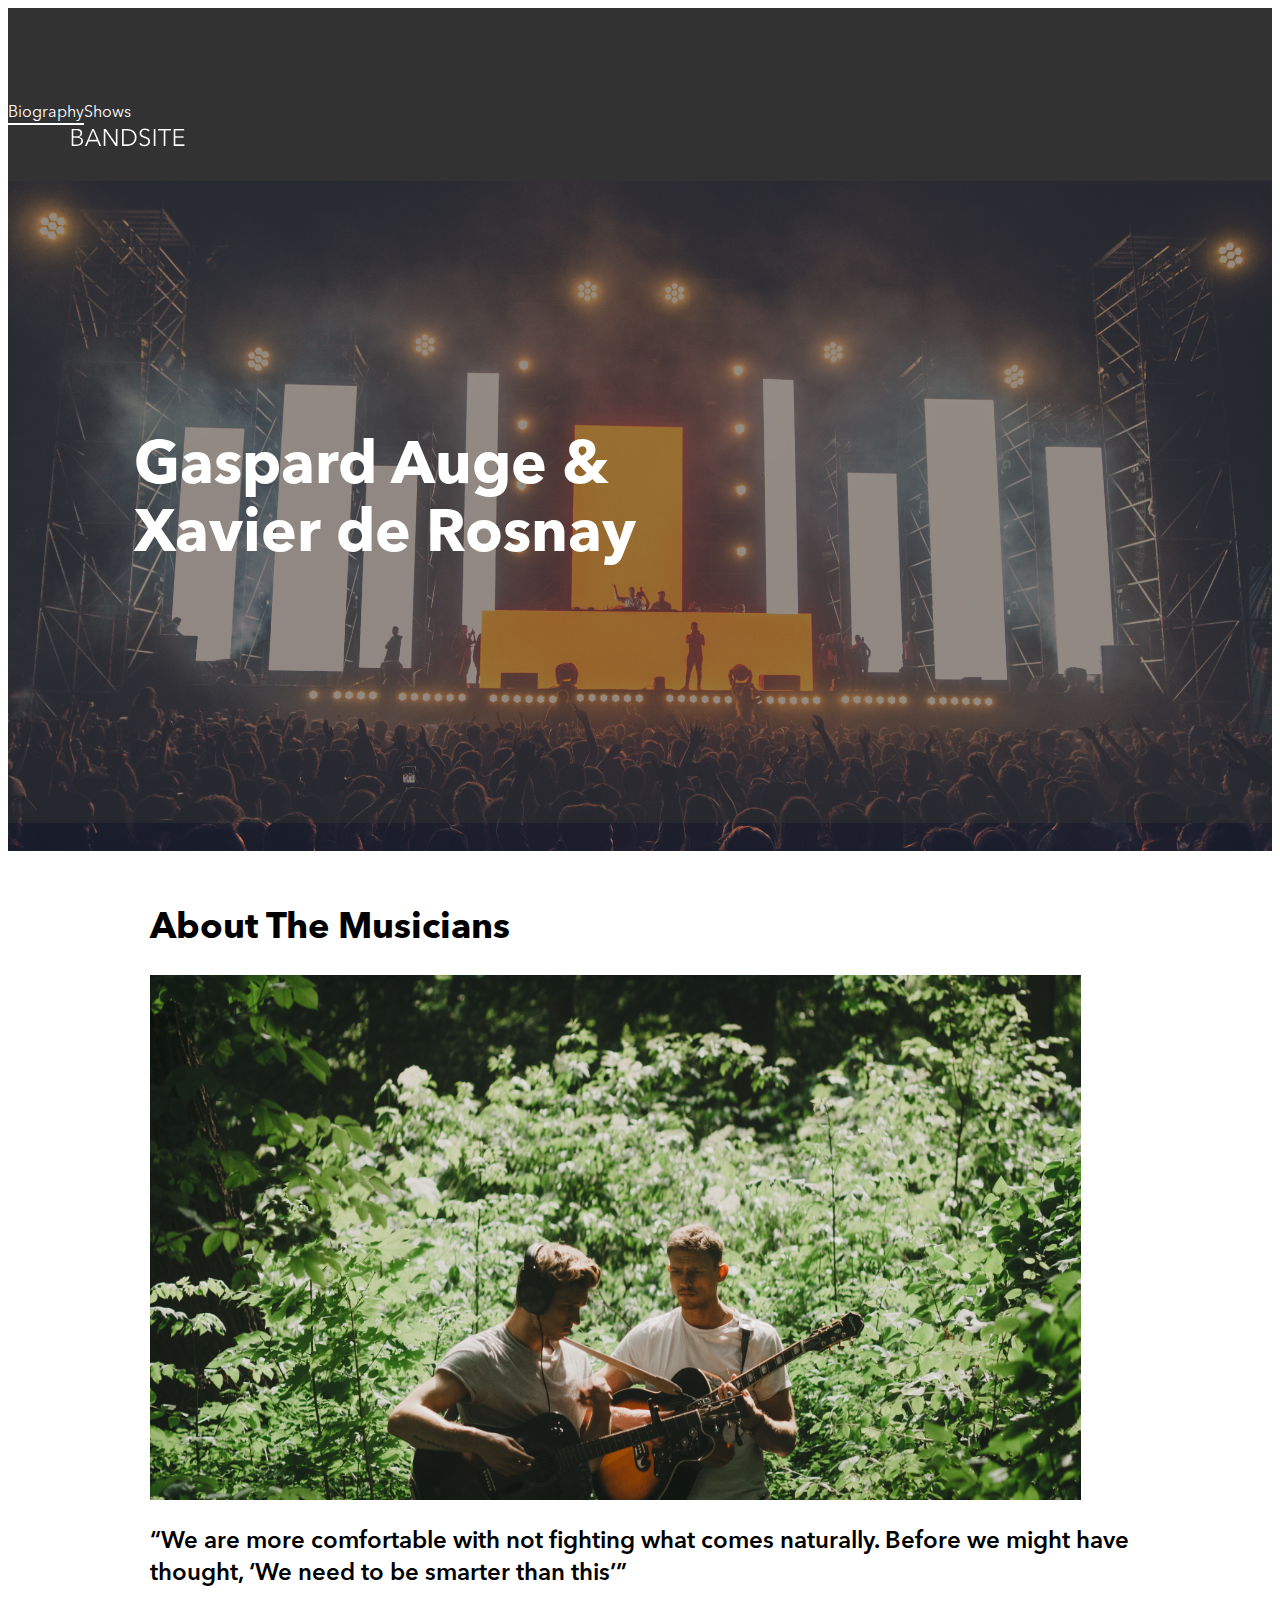
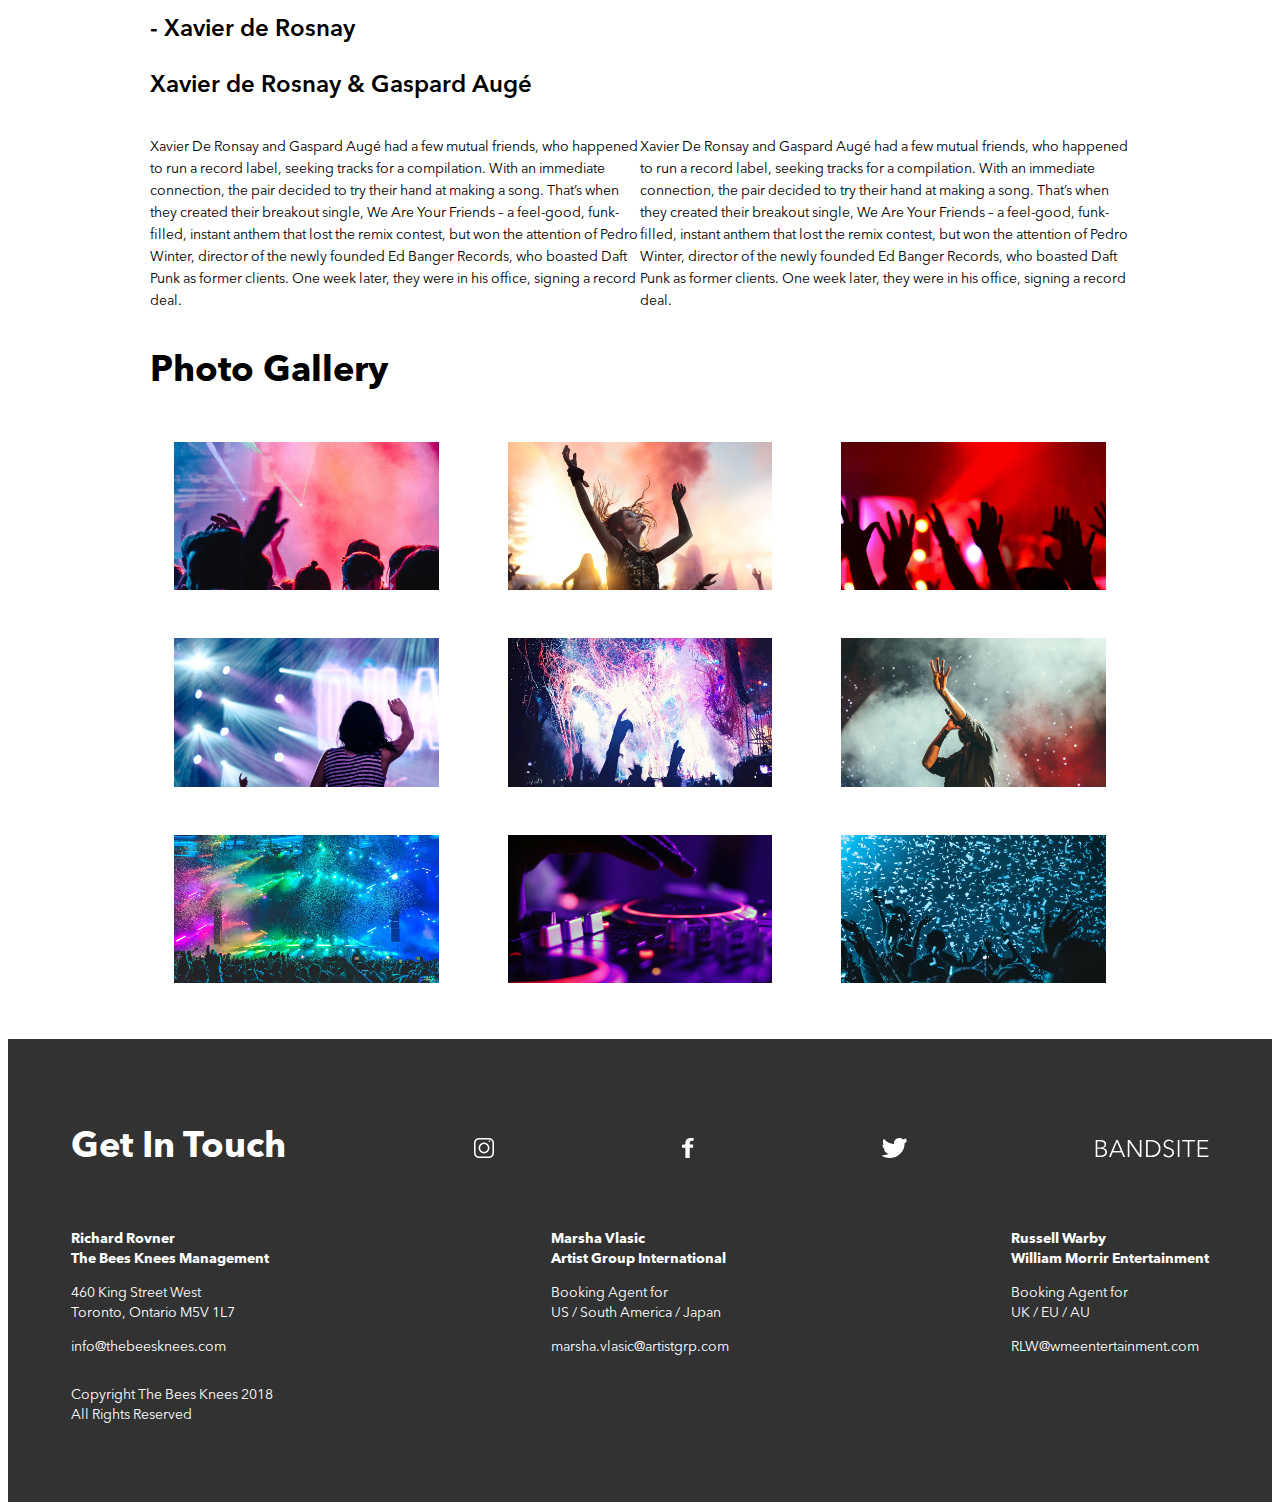
==== commit abb511bd: "first draft for all sizes complete except for the header" ====
--- a/sprint-1/index.html
+++ b/sprint-1/index.html
@@ -92,38 +92,37 @@
         </div>
         <footer class="main__footer">
             <div class="main__footer-first-section">
-                <h1 class="main__footer-header">Get In Touch</h1>
-                
+                    <h1 class="main__footer-header">Get In Touch</h1>
                     <svg class="main__footer-icon-padding" width="20px" height="20px" viewBox="0 0 20 20" version="1.1" xmlns="http://www.w3.org/2000/svg" xmlns:xlink="http://www.w3.org/1999/xlink">
-                        <!-- Generator: Sketch 52.5 (67469) - http://www.bohemiancoding.com/sketch -->
-                        <title>Icon-Instagram</title>
-                        <desc>Created with Sketch.</desc>
-                        <g id="BandSite" stroke="none" stroke-width="1" fill="none" fill-rule="evenodd">
-                            <g id="Icon/Instagram" fill="#FFFFFF" fill-rule="nonzero">
-                                <path d="M15,0 C17.7569111,0 20,2.24308892 20,5 L20,15 C20,17.7569111 17.7569111,20 15,20 L5,20 C2.24308892,20 0,17.7569111 0,15 L0,5 C0,2.24308892 2.24308892,0 5,0 L15,0 Z M18.4615385,15 L18.4615385,5 C18.4615385,3.09119592 16.9088041,1.53846154 15,1.53846154 L5,1.53846154 C3.09119592,1.53846154 1.53846154,3.09119592 1.53846154,5 L1.53846154,15 C1.53846154,16.9088041 3.09119592,18.4615385 5,18.4615385 L15,18.4615385 C16.9088041,18.4615385 18.4615385,16.9088041 18.4615385,15 Z M9.99981109,4.56692913 C12.9958302,4.56692913 15.4330709,7.00408514 15.4330709,10 C15.4330709,12.9959149 12.9958302,15.4330709 9.99981109,15.4330709 C7.00416981,15.4330709 4.56692913,12.9959149 4.56692913,10 C4.56692913,7.00408507 7.00416988,4.56692913 9.99981109,4.56692913 Z M9.99981109,13.8856223 C12.1423614,13.8856223 13.8855685,12.1424758 13.8855685,10 C13.8855685,7.85752416 12.1423614,6.11437772 9.99981109,6.11437772 C7.85726075,6.11437772 6.11443153,7.85752416 6.11443153,10 C6.11443153,12.1424758 7.85726075,13.8856223 9.99981109,13.8856223 Z M15.4330709,2.36220472 C15.8671413,2.36220472 16.2204724,2.71553583 16.2204724,3.1496063 C16.2204724,3.58367677 15.8671413,3.93700787 15.4330709,3.93700787 C14.9990004,3.93700787 14.6456693,3.58367677 14.6456693,3.1496063 C14.6456693,2.71553583 14.9990004,2.36220472 15.4330709,2.36220472 Z" id="Combined-Shape"></path>
+                            <!-- Generator: Sketch 52.5 (67469) - http://www.bohemiancoding.com/sketch -->
+                            <title>Icon-Instagram</title>
+                            <desc>Created with Sketch.</desc>
+                            <g id="BandSite" stroke="none" stroke-width="1" fill="none" fill-rule="evenodd">
+                                <g id="Icon/Instagram" fill="#FFFFFF" fill-rule="nonzero">
+                                    <path d="M15,0 C17.7569111,0 20,2.24308892 20,5 L20,15 C20,17.7569111 17.7569111,20 15,20 L5,20 C2.24308892,20 0,17.7569111 0,15 L0,5 C0,2.24308892 2.24308892,0 5,0 L15,0 Z M18.4615385,15 L18.4615385,5 C18.4615385,3.09119592 16.9088041,1.53846154 15,1.53846154 L5,1.53846154 C3.09119592,1.53846154 1.53846154,3.09119592 1.53846154,5 L1.53846154,15 C1.53846154,16.9088041 3.09119592,18.4615385 5,18.4615385 L15,18.4615385 C16.9088041,18.4615385 18.4615385,16.9088041 18.4615385,15 Z M9.99981109,4.56692913 C12.9958302,4.56692913 15.4330709,7.00408514 15.4330709,10 C15.4330709,12.9959149 12.9958302,15.4330709 9.99981109,15.4330709 C7.00416981,15.4330709 4.56692913,12.9959149 4.56692913,10 C4.56692913,7.00408507 7.00416988,4.56692913 9.99981109,4.56692913 Z M9.99981109,13.8856223 C12.1423614,13.8856223 13.8855685,12.1424758 13.8855685,10 C13.8855685,7.85752416 12.1423614,6.11437772 9.99981109,6.11437772 C7.85726075,6.11437772 6.11443153,7.85752416 6.11443153,10 C6.11443153,12.1424758 7.85726075,13.8856223 9.99981109,13.8856223 Z M15.4330709,2.36220472 C15.8671413,2.36220472 16.2204724,2.71553583 16.2204724,3.1496063 C16.2204724,3.58367677 15.8671413,3.93700787 15.4330709,3.93700787 C14.9990004,3.93700787 14.6456693,3.58367677 14.6456693,3.1496063 C14.6456693,2.71553583 14.9990004,2.36220472 15.4330709,2.36220472 Z" id="Combined-Shape"></path>
+                                </g>
                             </g>
-                        </g>
-                    </svg>
-                    <svg class="main__footer-icon-padding" width="12px" height="20px" viewBox="0 0 12 20" version="1.1" xmlns="http://www.w3.org/2000/svg" xmlns:xlink="http://www.w3.org/1999/xlink">
-                        <!-- Generator: Sketch 52.5 (67469) - http://www.bohemiancoding.com/sketch -->
-                        <title>Icon-Facebook</title>
-                        <desc>Created with Sketch.</desc>
-                        <g id="BandSite" stroke="none" stroke-width="1" fill="none" fill-rule="evenodd">
-                            <g id="Icon/Facebook" fill="#FFFFFF">
-                                <path d="M9.99196483,2.86268774 L11.6001667,2.86268774 L11.6001667,0.00360752208 L8.31894343,0.00360752208 C8.31894343,0.00360752208 4.62941896,-0.243536863 3.68344495,3.35338292 C3.68344495,3.35338292 3.34080887,4.29669843 3.38786086,6.62101929 L1.97175609e-13,6.63107276 L1.97175609e-13,9.67167169 L3.38786086,9.66144709 L3.38786086,19.9390514 L7.70642202,19.9390514 L7.70642202,9.67167169 L11.1314985,9.67167169 L11.1314985,6.62101929 L7.70642202,6.62101929 L7.70642202,4.96412089 C7.70642202,3.88981073 8.2886315,2.86268774 9.99196483,2.86268774 Z" id="Path"></path>
+                        </svg>
+                        <svg class="main__footer-icon-padding" width="12px" height="20px" viewBox="0 0 12 20" version="1.1" xmlns="http://www.w3.org/2000/svg" xmlns:xlink="http://www.w3.org/1999/xlink">
+                            <!-- Generator: Sketch 52.5 (67469) - http://www.bohemiancoding.com/sketch -->
+                            <title>Icon-Facebook</title>
+                            <desc>Created with Sketch.</desc>
+                            <g id="BandSite" stroke="none" stroke-width="1" fill="none" fill-rule="evenodd">
+                                <g id="Icon/Facebook" fill="#FFFFFF">
+                                    <path d="M9.99196483,2.86268774 L11.6001667,2.86268774 L11.6001667,0.00360752208 L8.31894343,0.00360752208 C8.31894343,0.00360752208 4.62941896,-0.243536863 3.68344495,3.35338292 C3.68344495,3.35338292 3.34080887,4.29669843 3.38786086,6.62101929 L1.97175609e-13,6.63107276 L1.97175609e-13,9.67167169 L3.38786086,9.66144709 L3.38786086,19.9390514 L7.70642202,19.9390514 L7.70642202,9.67167169 L11.1314985,9.67167169 L11.1314985,6.62101929 L7.70642202,6.62101929 L7.70642202,4.96412089 C7.70642202,3.88981073 8.2886315,2.86268774 9.99196483,2.86268774 Z" id="Path"></path>
+                                </g>
                             </g>
-                        </g>
-                    </svg>
-                    <svg class="main__footer-icon-padding" width="25px" height="20px" viewBox="0 0 25 20" version="1.1" xmlns="http://www.w3.org/2000/svg" xmlns:xlink="http://www.w3.org/1999/xlink">
-                        <!-- Generator: Sketch 52.5 (67469) - http://www.bohemiancoding.com/sketch -->
-                        <title>Icon-Twitter</title>
-                        <desc>Created with Sketch.</desc>
-                        <g id="BandSite" stroke="none" stroke-width="1" fill="none" fill-rule="evenodd">
-                            <g id="Icon/Twitter" fill="#FFFFFF">
-                                <path d="M24.8934106,2.42838542 C24.7684921,2.28841142 24.563007,2.25056967 24.3961776,2.33439125 C24.2000512,2.43286133 23.7667016,2.5720215 23.2926619,2.69287108 C23.7732121,2.1402995 24.1748234,1.47176108 24.3351424,0.881347667 C24.3811222,0.712890667 24.3168318,0.533854167 24.1748234,0.43294275 C24.0320011,0.3312175 23.8419783,0.32999675 23.6983423,0.428059917 C23.3777043,0.646972667 21.8697291,1.28743492 20.9354842,1.47298183 C19.7741886,0.455729167 18.6230656,0 17.2286157,0 C16.1959009,0 15.2368351,0.284016917 14.1194849,0.920817083 C12.1277043,2.056071 11.8261906,4.55322267 11.9979029,6.0176595 C6.49090414,5.55867517 3.40537355,2.4898275 2.31487897,1.16048175 C2.22902289,1.05631508 2.0975938,0.997721333 1.96331647,1.0095215 C1.82863222,1.01888025 1.70656189,1.09293617 1.63657497,1.20849608 C0.909849719,2.40356442 0.709654385,3.74430342 1.0575548,5.08504233 C1.2756538,5.92569992 1.6845893,6.66625975 2.14398055,7.24446617 C1.81032172,7.06990558 1.48195255,6.84814458 1.2011908,6.62475592 C1.07627222,6.52506517 0.904559969,6.5071615 0.760923802,6.57592775 C0.616880802,6.64550783 0.525328135,6.79117842 0.525328135,6.9510905 C0.525328135,9.37622075 2.15984964,11.0306803 3.56935464,11.8481445 C3.25807555,11.7940267 2.93540305,11.7069498 2.63755147,11.6182454 C2.48048764,11.5714518 2.31040305,11.6210938 2.20338805,11.7447917 C2.09596614,11.8684896 2.07155214,12.0438639 2.14031839,12.1927897 C3.00335547,14.054362 4.74814697,15.4248047 6.67929947,15.8369955 C5.01100522,16.8786622 2.64446872,17.3986817 0.463072219,17.1512858 C0.268573552,17.1313477 0.0797714686,17.2501627 0.0195500519,17.4397787 C-0.0406713648,17.6293946 0.0419296352,17.8352865 0.216490135,17.9309082 C2.75595972,19.3233236 5.39308514,20 8.27923422,20 C8.2849308,20 8.29144122,20 8.2975448,20 C12.3628931,19.9963379 16.1458521,18.2584635 18.9489934,15.107015 C21.4909042,12.2497559 22.8145533,8.62833658 22.5215846,5.36783858 C23.2084336,4.88240567 24.2781764,3.94368492 24.9328801,2.93334967 C25.0354191,2.775472 25.0191431,2.56876625 24.8934106,2.42838542 Z" id="Path"></path>
+                        </svg>
+                        <svg class="main__footer-icon-padding" width="25px" height="20px" viewBox="0 0 25 20" version="1.1" xmlns="http://www.w3.org/2000/svg" xmlns:xlink="http://www.w3.org/1999/xlink">
+                            <!-- Generator: Sketch 52.5 (67469) - http://www.bohemiancoding.com/sketch -->
+                            <title>Icon-Twitter</title>
+                            <desc>Created with Sketch.</desc>
+                            <g id="BandSite" stroke="none" stroke-width="1" fill="none" fill-rule="evenodd">
+                                <g id="Icon/Twitter" fill="#FFFFFF">
+                                    <path d="M24.8934106,2.42838542 C24.7684921,2.28841142 24.563007,2.25056967 24.3961776,2.33439125 C24.2000512,2.43286133 23.7667016,2.5720215 23.2926619,2.69287108 C23.7732121,2.1402995 24.1748234,1.47176108 24.3351424,0.881347667 C24.3811222,0.712890667 24.3168318,0.533854167 24.1748234,0.43294275 C24.0320011,0.3312175 23.8419783,0.32999675 23.6983423,0.428059917 C23.3777043,0.646972667 21.8697291,1.28743492 20.9354842,1.47298183 C19.7741886,0.455729167 18.6230656,0 17.2286157,0 C16.1959009,0 15.2368351,0.284016917 14.1194849,0.920817083 C12.1277043,2.056071 11.8261906,4.55322267 11.9979029,6.0176595 C6.49090414,5.55867517 3.40537355,2.4898275 2.31487897,1.16048175 C2.22902289,1.05631508 2.0975938,0.997721333 1.96331647,1.0095215 C1.82863222,1.01888025 1.70656189,1.09293617 1.63657497,1.20849608 C0.909849719,2.40356442 0.709654385,3.74430342 1.0575548,5.08504233 C1.2756538,5.92569992 1.6845893,6.66625975 2.14398055,7.24446617 C1.81032172,7.06990558 1.48195255,6.84814458 1.2011908,6.62475592 C1.07627222,6.52506517 0.904559969,6.5071615 0.760923802,6.57592775 C0.616880802,6.64550783 0.525328135,6.79117842 0.525328135,6.9510905 C0.525328135,9.37622075 2.15984964,11.0306803 3.56935464,11.8481445 C3.25807555,11.7940267 2.93540305,11.7069498 2.63755147,11.6182454 C2.48048764,11.5714518 2.31040305,11.6210938 2.20338805,11.7447917 C2.09596614,11.8684896 2.07155214,12.0438639 2.14031839,12.1927897 C3.00335547,14.054362 4.74814697,15.4248047 6.67929947,15.8369955 C5.01100522,16.8786622 2.64446872,17.3986817 0.463072219,17.1512858 C0.268573552,17.1313477 0.0797714686,17.2501627 0.0195500519,17.4397787 C-0.0406713648,17.6293946 0.0419296352,17.8352865 0.216490135,17.9309082 C2.75595972,19.3233236 5.39308514,20 8.27923422,20 C8.2849308,20 8.29144122,20 8.2975448,20 C12.3628931,19.9963379 16.1458521,18.2584635 18.9489934,15.107015 C21.4909042,12.2497559 22.8145533,8.62833658 22.5215846,5.36783858 C23.2084336,4.88240567 24.2781764,3.94368492 24.9328801,2.93334967 C25.0354191,2.775472 25.0191431,2.56876625 24.8934106,2.42838542 Z" id="Path"></path>
+                                </g>
                             </g>
-                        </g>
-                    </svg>
+                        </svg>
                 
 
                 <svg class="main__footer-logo" width="114px" height="19px" viewBox="0 0 114 19" version="1.1" xmlns="http://www.w3.org/2000/svg" xmlns:xlink="http://www.w3.org/1999/xlink">
@@ -145,22 +144,23 @@
             <div class="main__footer-info-holder">
                 <div class="main__footer-second-section">
                     <div>
-                    <p class="main__footer-info-one main__footer-contact-names">Richard Rovner<br>The Bees Knees Management</p>
-                    <p class="main__footer-info-two">460 King Street West<br>Toronto, Ontario M5V 1L7</p>
-                    <p class="main__footer-info-three">info@thebeesknees.com</p>
+                        <p class="main__footer-info-one main__footer-contact-names">Richard Rovner<br>The Bees Knees Management</p>
+                        <p class="main__footer-info-two">460 King Street West<br>Toronto, Ontario M5V 1L7</p>
+                        <p class="main__footer-info-three">info@thebeesknees.com</p>
                     </div>
                     <div>
-                    <p class="main__footer-info-four main__footer-contact-names">Marsha Vlasic<br>Artist Group International</p>
-                    <p class="main__footer-info-five">Booking Agent for<br>US / South America / Japan</p>
-                    <p class="main__footer-info-six">marsha.vlasic@artistgrp.com</p>
+                        <p class="main__footer-info-four main__footer-contact-names">Marsha Vlasic<br>Artist Group International</p>
+                        <p class="main__footer-info-five">Booking Agent for<br>US / South America / Japan</p>
+                        <p class="main__footer-info-six">marsha.vlasic@artistgrp.com</p>
                     </div>
                     <div>
-                    <p class="main__footer-info-seven main__footer-contact-names">Russell Warby<br>William Morrir Entertainment</p>
-                    <p class="main__footer-info-eight">Booking Agent for<br>UK / EU / AU</p>
-                    <p class="main__footer-info-nine">RLW@wmeentertainment.com</p>
+                        <p class="main__footer-info-seven main__footer-contact-names">Russell Warby<br>William Morrir Entertainment</p>
+                        <p class="main__footer-info-eight">Booking Agent for<br>UK / EU / AU</p>
+                        <p class="main__footer-info-nine">RLW@wmeentertainment.com</p>
                     </div>
                 </div>
                 <p class="main__footer-info-ten">Copyright The Bees Knees 2018<br>All Rights Reserved</p>
+                <!-- <p class="main__footer-info-eleven">All Rights Reserved</p> -->
             </div>
         </footer>
     </div>
--- a/sprint-1/styles/main.css
+++ b/sprint-1/styles/main.css
@@ -148,6 +148,7 @@
   .main__hero-title {
     font-size: 60px;
     line-height: 68px;
+    padding: 20% 10%;
   }
 }
 
@@ -168,6 +169,12 @@
   }
 }
 
+@media screen and (min-width: 769px) {
+  .main__wrap {
+    padding: 32px 142px;
+  }
+}
+
 .main__info-title {
   font-family: "Avenir-Bold";
 }
@@ -290,6 +297,14 @@
 }
 
 @media screen and (min-width: 426px) and (max-width: 768px) {
+  .main__para-location {
+    display: -webkit-box;
+    display: -ms-flexbox;
+    display: flex;
+  }
+}
+
+@media screen and (min-width: 769px) {
   .main__para-location {
     display: -webkit-box;
     display: -ms-flexbox;
@@ -412,7 +427,7 @@
 
 @media screen and (min-width: 769px) {
   .main__gallery-image {
-    width: 30%;
+    width: 27%;
     margin: 24px;
   }
 }
@@ -431,6 +446,25 @@
     -webkit-box-pack: justify;
         -ms-flex-pack: justify;
             justify-content: space-between;
+    -webkit-box-align: center;
+        -ms-flex-align: center;
+            align-items: center;
+    margin-bottom: 20px;
+  }
+}
+
+@media screen and (min-width: 769px) {
+  .main__footer-first-section {
+    display: -webkit-box;
+    display: -ms-flexbox;
+    display: flex;
+    -webkit-box-pack: justify;
+        -ms-flex-pack: justify;
+            justify-content: space-between;
+    -webkit-box-align: center;
+        -ms-flex-align: center;
+            align-items: center;
+    margin-bottom: 20px;
   }
 }
 
@@ -446,19 +480,23 @@
 }
 
 @media screen and (min-width: 426px) and (max-width: 768px) {
+  .main__footer-header {
+    display: -webkit-box;
+    display: -ms-flexbox;
+    display: flex;
+    margin: 0;
+    font-size: 36px;
+    line-height: 44px;
+  }
+}
+
+@media screen and (min-width: 769px) {
   .main__footer-header {
     font-size: 36px;
     line-height: 44px;
   }
 }
 
-@media screen and (min-width: 769px) {
-  .main__footer-header {
-    font-size: 36px;
-    line-height: 44px;
-  }
-}
-
 @media screen and (min-width: 0px) and (max-width: 425px) {
   .main__footer-icon-padding {
     padding-left: 6%;
@@ -503,6 +541,17 @@
   }
 }
 
+@media screen and (min-width: 769px) {
+  .main__footer-second-section {
+    display: -webkit-box;
+    display: -ms-flexbox;
+    display: flex;
+    -webkit-box-pack: justify;
+        -ms-flex-pack: justify;
+            justify-content: space-between;
+  }
+}
+
 .main__footer-contact-names {
   font-family: "Avenir-Bold";
 }
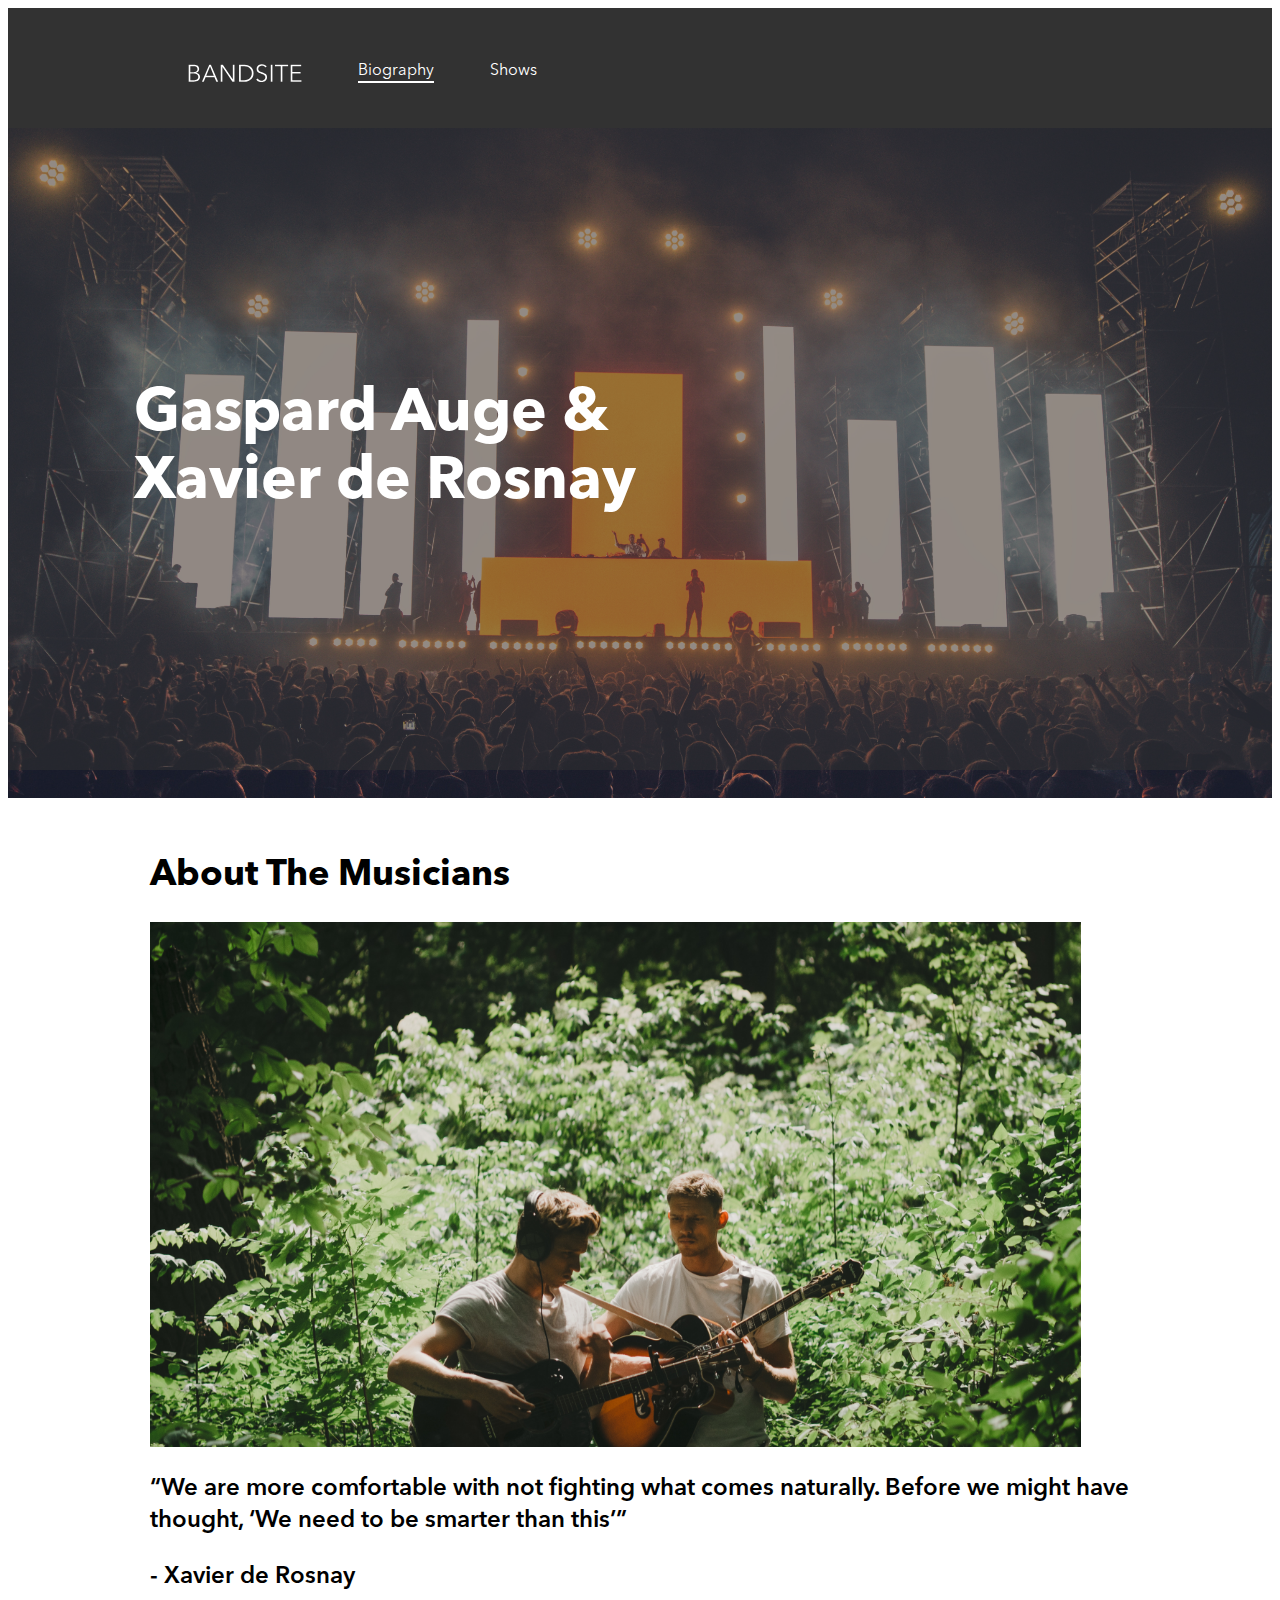
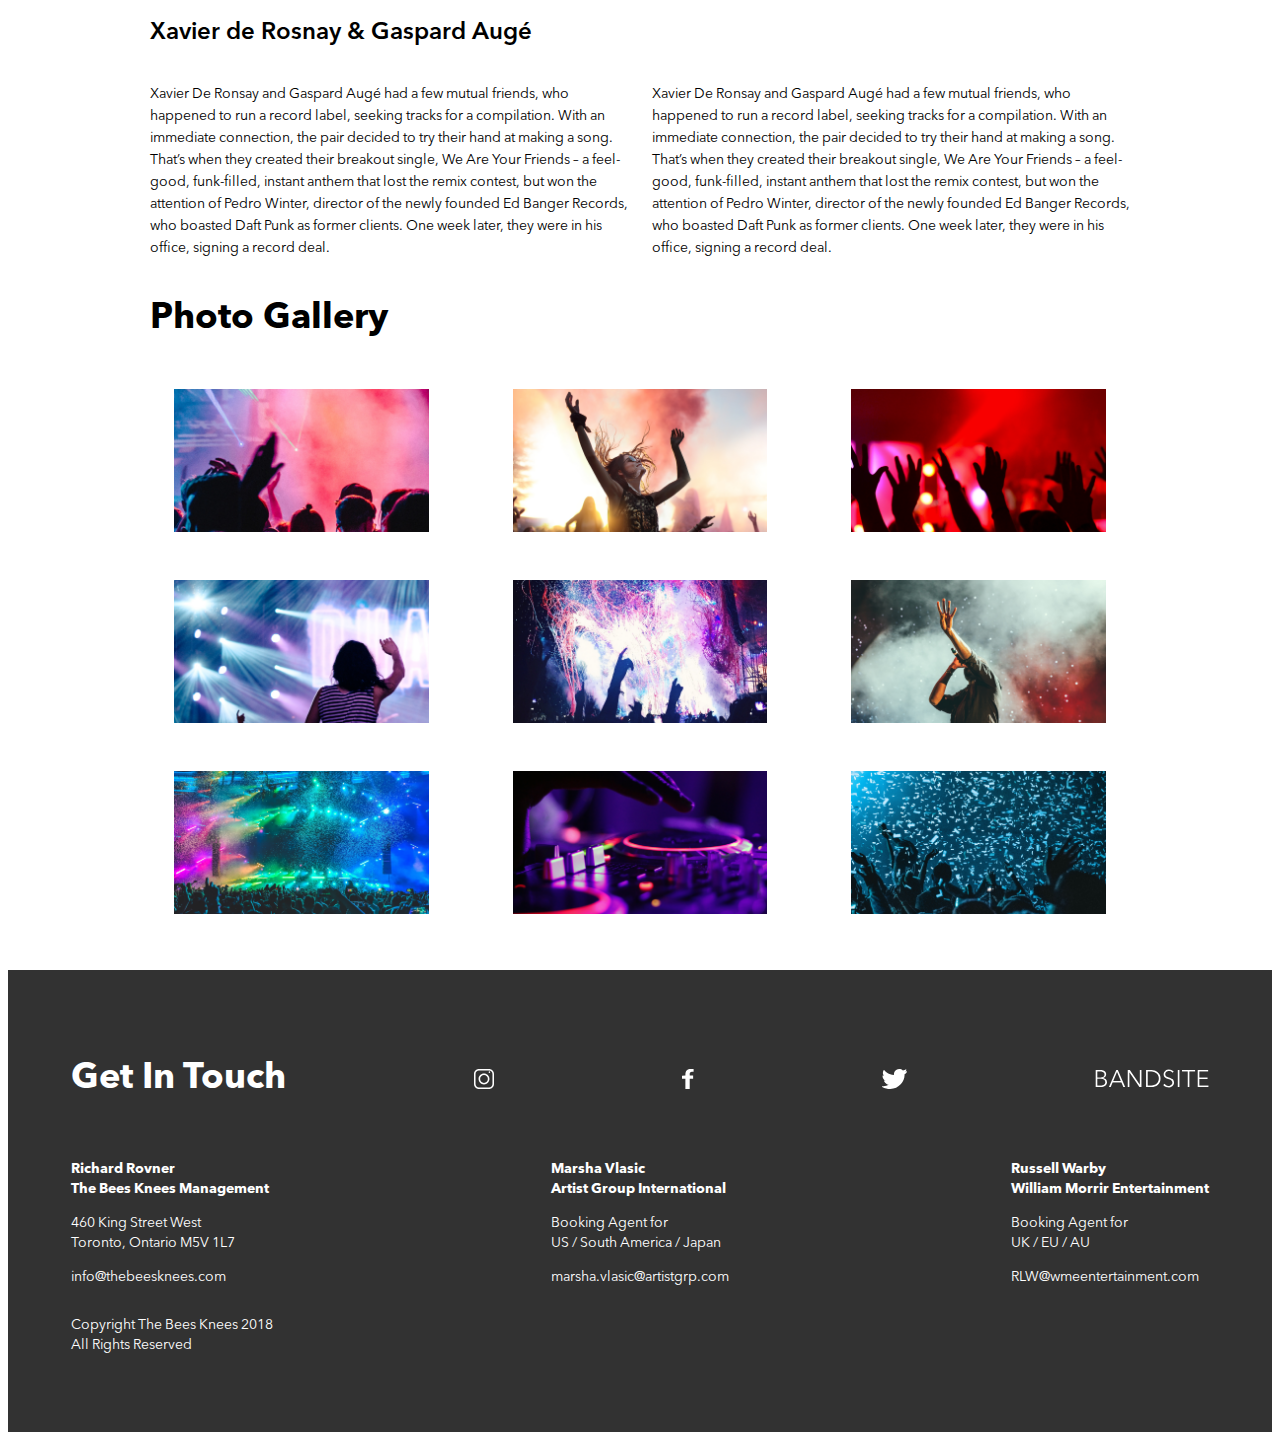
==== commit a6718f24: "fixed nav-bar in tablet & desktop size" ====
--- a/sprint-1/index.html
+++ b/sprint-1/index.html
@@ -10,27 +10,30 @@
 <body>
     <div class="main">
         <nav class="main__nav-bar">
-            <div class="main__header-org">
-                <a class="main__logo-link" href="index.html">
-                    <svg class="main__logo" width="114px" height="19px" viewBox="0 0 114 19" version="1.1" xmlns="http://www.w3.org/2000/svg" xmlns:xlink="http://www.w3.org/1999/xlink">
-                        <!-- Generator: Sketch 52.6 (67491) - http://www.bohemiancoding.com/sketch -->
-                        <title>BANDSITE</title>
-                        <desc>Created with Sketch.</desc>
-                        <defs>
-                            <path d="M0.64,1.008 L5.704,1.008 C6.3440032,1.008 6.99199672,1.07599932 7.648,1.212 C8.30400328,1.34800068 8.8919974,1.57999836 9.412,1.908 C9.9320026,2.23600164 10.3559984,2.6799972 10.684,3.24 C11.0120016,3.8000028 11.176,4.50399576 11.176,5.352 C11.176,6.24800448 10.9040027,7.02799668 10.36,7.692 C9.81599728,8.35600332 9.08800456,8.79199896 8.176,9 L8.176,9.048 C9.28000552,9.17600064 10.1959964,9.60399636 10.924,10.332 C11.6520036,11.0600036 12.016,12.0479938 12.016,13.296 C12.016,14.0000035 11.8680015,14.6439971 11.572,15.228 C11.2759985,15.8120029 10.8560027,16.307998 10.312,16.716 C9.76799728,17.124002 9.10400392,17.4399989 8.32,17.664 C7.53599608,17.8880011 6.65600488,18 5.68,18 L0.64,18 L0.64,1.008 Z M2.368,8.448 L5.848,8.448 C6.26400208,8.448 6.68399788,8.40000048 7.108,8.304 C7.53200212,8.20799952 7.91999824,8.04400116 8.272,7.812 C8.62400176,7.57999884 8.90799892,7.27200192 9.124,6.888 C9.34000108,6.50399808 9.448,6.0320028 9.448,5.472 C9.448,4.92799728 9.34000108,4.46800188 9.124,4.092 C8.90799892,3.71599812 8.61600184,3.4080012 8.248,3.168 C7.87999816,2.9279988 7.44800248,2.75600052 6.952,2.652 C6.45599752,2.54799948 5.9280028,2.496 5.368,2.496 L2.368,2.496 L2.368,8.448 Z M2.368,16.512 L5.584,16.512 C6.20800312,16.512 6.80399716,16.4520006 7.372,16.332 C7.94000284,16.2119994 8.43599788,16.0200013 8.86,15.756 C9.28400212,15.4919987 9.62399872,15.1480021 9.88,14.724 C10.1360013,14.2999979 10.264,13.792003 10.264,13.2 C10.264,12.0799944 9.8840038,11.2440028 9.124,10.692 C8.3639962,10.1399972 7.28800696,9.864 5.896,9.864 L2.368,9.864 L2.368,16.512 Z M15.784,18 L13.888,18 L21.232,1.008 L22.912,1.008 L30.208,18 L28.288,18 L26.416,13.536 L17.632,13.536 L15.784,18 Z M18.28,11.952 L25.768,11.952 L22.024,2.928 L18.28,11.952 Z M44.752,15.48 L44.8,15.48 L44.8,1.008 L46.528,1.008 L46.528,18 L44.368,18 L34.48,3.384 L34.432,3.384 L34.432,18 L32.704,18 L32.704,1.008 L34.864,1.008 L44.752,15.48 Z M51.04,1.008 L56.68,1.008 C57.7360053,1.008 58.7959947,1.18399824 59.86,1.536 C60.9240053,1.88800176 61.8839957,2.41999644 62.74,3.132 C63.5960043,3.84400356 64.2879974,4.73199468 64.816,5.796 C65.3440026,6.86000532 65.608,8.09599296 65.608,9.504 C65.608,10.9280071 65.3440026,12.1679947 64.816,13.224 C64.2879974,14.2800053 63.5960043,15.1639964 62.74,15.876 C61.8839957,16.5880036 60.9240053,17.1199982 59.86,17.472 C58.7959947,17.8240018 57.7360053,18 56.68,18 L51.04,18 L51.04,1.008 Z M52.768,16.464 L56.2,16.464 C57.4800064,16.464 58.5959952,16.264002 59.548,15.864 C60.5000048,15.463998 61.2879969,14.9400032 61.912,14.292 C62.5360031,13.6439968 63.0039984,12.9040042 63.316,12.072 C63.6280016,11.2399958 63.784,10.3840044 63.784,9.504 C63.784,8.6239956 63.6280016,7.76800416 63.316,6.936 C63.0039984,6.10399584 62.5360031,5.36400324 61.912,4.716 C61.2879969,4.06799676 60.5000048,3.544002 59.548,3.144 C58.5959952,2.743998 57.4800064,2.544 56.2,2.544 L52.768,2.544 L52.768,16.464 Z M77.44,3.744 C77.0719982,3.23199744 76.6000029,2.82000156 76.024,2.508 C75.4479971,2.19599844 74.7520041,2.04 73.936,2.04 C73.5199979,2.04 73.0960022,2.10399936 72.664,2.232 C72.2319978,2.36000064 71.8400018,2.55599868 71.488,2.82 C71.1359982,3.08400132 70.8520011,3.415998 70.636,3.816 C70.4199989,4.216002 70.312,4.68799728 70.312,5.232 C70.312,5.77600272 70.415999,6.22399824 70.624,6.576 C70.832001,6.92800176 71.1079983,7.22799876 71.452,7.476 C71.7960017,7.72400124 72.1879978,7.9279992 72.628,8.088 C73.0680022,8.2480008 73.5279976,8.4079992 74.008,8.568 C74.600003,8.76000096 75.195997,8.96799888 75.796,9.192 C76.396003,9.41600112 76.9359976,9.7079982 77.416,10.068 C77.8960024,10.4280018 78.2879985,10.8839972 78.592,11.436 C78.8960015,11.9880028 79.048,12.6879958 79.048,13.536 C79.048,14.3840042 78.8840016,15.1159969 78.556,15.732 C78.2279984,16.3480031 77.8040026,16.855998 77.284,17.256 C76.7639974,17.656002 76.1720033,17.951999 75.508,18.144 C74.8439967,18.336001 74.1760034,18.432 73.504,18.432 C72.9919974,18.432 72.4800026,18.3800005 71.968,18.276 C71.4559974,18.1719995 70.9680023,18.016001 70.504,17.808 C70.0399977,17.599999 69.608002,17.3360016 69.208,17.016 C68.807998,16.6959984 68.4560015,16.3280021 68.152,15.912 L69.64,14.808 C70.0080018,15.416003 70.5239967,15.923998 71.188,16.332 C71.8520033,16.740002 72.6319955,16.944 73.528,16.944 C73.9600022,16.944 74.3999978,16.8760007 74.848,16.74 C75.2960022,16.6039993 75.6999982,16.3960014 76.06,16.116 C76.4200018,15.8359986 76.7159988,15.492002 76.948,15.084 C77.1800012,14.675998 77.296,14.2000027 77.296,13.656 C77.296,13.063997 77.1800012,12.572002 76.948,12.18 C76.7159988,11.787998 76.4080019,11.4600013 76.024,11.196 C75.6399981,10.9319987 75.2000025,10.7120009 74.704,10.536 C74.2079975,10.3599991 73.6880027,10.1840009 73.144,10.008 C72.5839972,9.83199912 72.0320027,9.63200112 71.488,9.408 C70.9439973,9.18399888 70.4560022,8.8920018 70.024,8.532 C69.5919978,8.1719982 69.2440013,7.72800264 68.98,7.2 C68.7159987,6.67199736 68.584,6.02400384 68.584,5.256 C68.584,4.43999592 68.7479984,3.73600296 69.076,3.144 C69.4040016,2.55199704 69.8319974,2.06400192 70.36,1.68 C70.8880026,1.29599808 71.4719968,1.01600088 72.112,0.84 C72.7520032,0.66399912 73.3839969,0.576 74.008,0.576 C75.1600058,0.576 76.1439959,0.77999796 76.96,1.188 C77.7760041,1.59600204 78.3919979,2.0799972 78.808,2.64 L77.44,3.744 Z M84.472,18 L82.744,18 L82.744,1.008 L84.472,1.008 L84.472,18 Z M94.432,18 L92.704,18 L92.704,2.544 L87.016,2.544 L87.016,1.008 L100.12,1.008 L100.12,2.544 L94.432,2.544 L94.432,18 Z M104.392,16.464 L113.488,16.464 L113.488,18 L102.664,18 L102.664,1.008 L113.2,1.008 L113.2,2.544 L104.392,2.544 L104.392,8.4 L112.624,8.4 L112.624,9.912 L104.392,9.912 L104.392,16.464 Z" id="path-1"></path>
-                        </defs>
-                        <g id="Page-1" stroke="none" stroke-width="1" fill="none" fill-rule="evenodd">
-                            <g id="BANDSITE">
-                                <use fill="#000000" xlink:href="#path-1"></use>
-                                <use fill="#FFFFFF" xlink:href="#path-1"></use>
+            <div class="main__logo-list-container">
+                <div class="main__header-org">
+                    <a class="main__logo-link" href="index.html">
+                        <svg class="main__logo" width="114px" height="19px" viewBox="0 0 114 19" version="1.1" xmlns="http://www.w3.org/2000/svg" xmlns:xlink="http://www.w3.org/1999/xlink">
+                            <!-- Generator: Sketch 52.6 (67491) - http://www.bohemiancoding.com/sketch -->
+                            <title>BANDSITE</title>
+                            <desc>Created with Sketch.</desc>
+                            <defs>
+                                <path d="M0.64,1.008 L5.704,1.008 C6.3440032,1.008 6.99199672,1.07599932 7.648,1.212 C8.30400328,1.34800068 8.8919974,1.57999836 9.412,1.908 C9.9320026,2.23600164 10.3559984,2.6799972 10.684,3.24 C11.0120016,3.8000028 11.176,4.50399576 11.176,5.352 C11.176,6.24800448 10.9040027,7.02799668 10.36,7.692 C9.81599728,8.35600332 9.08800456,8.79199896 8.176,9 L8.176,9.048 C9.28000552,9.17600064 10.1959964,9.60399636 10.924,10.332 C11.6520036,11.0600036 12.016,12.0479938 12.016,13.296 C12.016,14.0000035 11.8680015,14.6439971 11.572,15.228 C11.2759985,15.8120029 10.8560027,16.307998 10.312,16.716 C9.76799728,17.124002 9.10400392,17.4399989 8.32,17.664 C7.53599608,17.8880011 6.65600488,18 5.68,18 L0.64,18 L0.64,1.008 Z M2.368,8.448 L5.848,8.448 C6.26400208,8.448 6.68399788,8.40000048 7.108,8.304 C7.53200212,8.20799952 7.91999824,8.04400116 8.272,7.812 C8.62400176,7.57999884 8.90799892,7.27200192 9.124,6.888 C9.34000108,6.50399808 9.448,6.0320028 9.448,5.472 C9.448,4.92799728 9.34000108,4.46800188 9.124,4.092 C8.90799892,3.71599812 8.61600184,3.4080012 8.248,3.168 C7.87999816,2.9279988 7.44800248,2.75600052 6.952,2.652 C6.45599752,2.54799948 5.9280028,2.496 5.368,2.496 L2.368,2.496 L2.368,8.448 Z M2.368,16.512 L5.584,16.512 C6.20800312,16.512 6.80399716,16.4520006 7.372,16.332 C7.94000284,16.2119994 8.43599788,16.0200013 8.86,15.756 C9.28400212,15.4919987 9.62399872,15.1480021 9.88,14.724 C10.1360013,14.2999979 10.264,13.792003 10.264,13.2 C10.264,12.0799944 9.8840038,11.2440028 9.124,10.692 C8.3639962,10.1399972 7.28800696,9.864 5.896,9.864 L2.368,9.864 L2.368,16.512 Z M15.784,18 L13.888,18 L21.232,1.008 L22.912,1.008 L30.208,18 L28.288,18 L26.416,13.536 L17.632,13.536 L15.784,18 Z M18.28,11.952 L25.768,11.952 L22.024,2.928 L18.28,11.952 Z M44.752,15.48 L44.8,15.48 L44.8,1.008 L46.528,1.008 L46.528,18 L44.368,18 L34.48,3.384 L34.432,3.384 L34.432,18 L32.704,18 L32.704,1.008 L34.864,1.008 L44.752,15.48 Z M51.04,1.008 L56.68,1.008 C57.7360053,1.008 58.7959947,1.18399824 59.86,1.536 C60.9240053,1.88800176 61.8839957,2.41999644 62.74,3.132 C63.5960043,3.84400356 64.2879974,4.73199468 64.816,5.796 C65.3440026,6.86000532 65.608,8.09599296 65.608,9.504 C65.608,10.9280071 65.3440026,12.1679947 64.816,13.224 C64.2879974,14.2800053 63.5960043,15.1639964 62.74,15.876 C61.8839957,16.5880036 60.9240053,17.1199982 59.86,17.472 C58.7959947,17.8240018 57.7360053,18 56.68,18 L51.04,18 L51.04,1.008 Z M52.768,16.464 L56.2,16.464 C57.4800064,16.464 58.5959952,16.264002 59.548,15.864 C60.5000048,15.463998 61.2879969,14.9400032 61.912,14.292 C62.5360031,13.6439968 63.0039984,12.9040042 63.316,12.072 C63.6280016,11.2399958 63.784,10.3840044 63.784,9.504 C63.784,8.6239956 63.6280016,7.76800416 63.316,6.936 C63.0039984,6.10399584 62.5360031,5.36400324 61.912,4.716 C61.2879969,4.06799676 60.5000048,3.544002 59.548,3.144 C58.5959952,2.743998 57.4800064,2.544 56.2,2.544 L52.768,2.544 L52.768,16.464 Z M77.44,3.744 C77.0719982,3.23199744 76.6000029,2.82000156 76.024,2.508 C75.4479971,2.19599844 74.7520041,2.04 73.936,2.04 C73.5199979,2.04 73.0960022,2.10399936 72.664,2.232 C72.2319978,2.36000064 71.8400018,2.55599868 71.488,2.82 C71.1359982,3.08400132 70.8520011,3.415998 70.636,3.816 C70.4199989,4.216002 70.312,4.68799728 70.312,5.232 C70.312,5.77600272 70.415999,6.22399824 70.624,6.576 C70.832001,6.92800176 71.1079983,7.22799876 71.452,7.476 C71.7960017,7.72400124 72.1879978,7.9279992 72.628,8.088 C73.0680022,8.2480008 73.5279976,8.4079992 74.008,8.568 C74.600003,8.76000096 75.195997,8.96799888 75.796,9.192 C76.396003,9.41600112 76.9359976,9.7079982 77.416,10.068 C77.8960024,10.4280018 78.2879985,10.8839972 78.592,11.436 C78.8960015,11.9880028 79.048,12.6879958 79.048,13.536 C79.048,14.3840042 78.8840016,15.1159969 78.556,15.732 C78.2279984,16.3480031 77.8040026,16.855998 77.284,17.256 C76.7639974,17.656002 76.1720033,17.951999 75.508,18.144 C74.8439967,18.336001 74.1760034,18.432 73.504,18.432 C72.9919974,18.432 72.4800026,18.3800005 71.968,18.276 C71.4559974,18.1719995 70.9680023,18.016001 70.504,17.808 C70.0399977,17.599999 69.608002,17.3360016 69.208,17.016 C68.807998,16.6959984 68.4560015,16.3280021 68.152,15.912 L69.64,14.808 C70.0080018,15.416003 70.5239967,15.923998 71.188,16.332 C71.8520033,16.740002 72.6319955,16.944 73.528,16.944 C73.9600022,16.944 74.3999978,16.8760007 74.848,16.74 C75.2960022,16.6039993 75.6999982,16.3960014 76.06,16.116 C76.4200018,15.8359986 76.7159988,15.492002 76.948,15.084 C77.1800012,14.675998 77.296,14.2000027 77.296,13.656 C77.296,13.063997 77.1800012,12.572002 76.948,12.18 C76.7159988,11.787998 76.4080019,11.4600013 76.024,11.196 C75.6399981,10.9319987 75.2000025,10.7120009 74.704,10.536 C74.2079975,10.3599991 73.6880027,10.1840009 73.144,10.008 C72.5839972,9.83199912 72.0320027,9.63200112 71.488,9.408 C70.9439973,9.18399888 70.4560022,8.8920018 70.024,8.532 C69.5919978,8.1719982 69.2440013,7.72800264 68.98,7.2 C68.7159987,6.67199736 68.584,6.02400384 68.584,5.256 C68.584,4.43999592 68.7479984,3.73600296 69.076,3.144 C69.4040016,2.55199704 69.8319974,2.06400192 70.36,1.68 C70.8880026,1.29599808 71.4719968,1.01600088 72.112,0.84 C72.7520032,0.66399912 73.3839969,0.576 74.008,0.576 C75.1600058,0.576 76.1439959,0.77999796 76.96,1.188 C77.7760041,1.59600204 78.3919979,2.0799972 78.808,2.64 L77.44,3.744 Z M84.472,18 L82.744,18 L82.744,1.008 L84.472,1.008 L84.472,18 Z M94.432,18 L92.704,18 L92.704,2.544 L87.016,2.544 L87.016,1.008 L100.12,1.008 L100.12,2.544 L94.432,2.544 L94.432,18 Z M104.392,16.464 L113.488,16.464 L113.488,18 L102.664,18 L102.664,1.008 L113.2,1.008 L113.2,2.544 L104.392,2.544 L104.392,8.4 L112.624,8.4 L112.624,9.912 L104.392,9.912 L104.392,16.464 Z" id="path-1"></path>
+                            </defs>
+                            <g id="Page-1" stroke="none" stroke-width="1" fill="none" fill-rule="evenodd">
+                                <g id="BANDSITE">
+                                    <use fill="#000000" xlink:href="#path-1"></use>
+                                    <use fill="#FFFFFF" xlink:href="#path-1"></use>
+                                </g>
                             </g>
-                        </g>
-                    </svg>
-                </a>
-            </div>
-            <div class="main__nav-bar-list">
-                <p class="main__nav-bar-list-item main__bio-border">Biography</p>
-                <p class="main__nav-bar-list-item">Shows</p>
+                        </svg>
+                    </a>
+                </div>
+            
+                <div class="main__nav-bar-list">
+                    <p class="main__nav-bar-list-item main__bio-border">Biography</p>
+                    <p class="main__nav-bar-list-item">Shows</p>
+                </div>
             </div>
             <!-- <ul class="main__nav-bar-list">
                 <li class="main__nav-bar-list-item"><a class="main__bio-border">Biography</a></li>
--- a/sprint-1/styles/main.css
+++ b/sprint-1/styles/main.css
@@ -21,7 +21,7 @@
   background-color: #323232;
 }
 
-@media screen and (min-width: 0px) and (max-width: 425px) {
+@media screen and (max-width: 425px) {
   .main__nav-bar {
     display: -webkit-box;
     display: -ms-flexbox;
@@ -34,29 +34,75 @@
 }
 
 @media screen and (min-width: 426px) and (max-width: 768px) {
+  .main__nav-bar {
+    display: -webkit-box;
+    display: -ms-flexbox;
+    display: flex;
+    -webkit-box-orient: vertical;
+    -webkit-box-direction: normal;
+        -ms-flex-direction: column;
+            flex-direction: column;
+  }
+}
+
+@media screen and (min-width: 426px) and (max-width: 768px) {
+  .main__logo-list-container {
+    display: -webkit-box;
+    display: -ms-flexbox;
+    display: flex;
+    -webkit-box-align: center;
+        -ms-flex-align: center;
+            align-items: center;
+  }
+}
+
+@media screen and (min-width: 769px) {
+  .main__logo-list-container {
+    display: -webkit-box;
+    display: -ms-flexbox;
+    display: flex;
+    -webkit-box-align: center;
+        -ms-flex-align: center;
+            align-items: center;
+    height: 80px;
+  }
+}
+
+@media screen and (min-width: 426px) and (max-width: 768px) {
   .main__header-org {
+    display: -webkit-box;
+    display: -ms-flexbox;
+    display: flex;
+    -webkit-box-align: center;
+        -ms-flex-align: center;
+            align-items: center;
+    padding: 20px;
     height: 80px;
   }
 }
 
 @media screen and (min-width: 769px) {
   .main__header-org {
-    height: 80px;
-  }
-}
-
-.main__logo-link {
-  display: -webkit-box;
-  display: -ms-flexbox;
-  display: flex;
-  -webkit-box-align: center;
-      -ms-flex-align: center;
-          align-items: center;
-  padding: 5%;
-}
-
-@media screen and (min-width: 0px) and (max-width: 425px) {
+    display: -webkit-box;
+    display: -ms-flexbox;
+    display: flex;
+    -webkit-box-align: center;
+        -ms-flex-align: center;
+            align-items: center;
+    margin-left: 180px;
+    margin-top: 50px;
+  }
+}
+
+@media screen and (max-width: 425px) {
   .main__logo-link {
+    display: -webkit-box;
+    display: -ms-flexbox;
+    display: flex;
+    -webkit-box-align: center;
+        -ms-flex-align: center;
+            align-items: center;
+    padding: 5%;
     -webkit-box-pack: center;
         -ms-flex-pack: center;
             justify-content: center;
@@ -73,7 +119,7 @@
   display: flex;
 }
 
-@media screen and (min-width: 0px) and (max-width: 425px) {
+@media screen and (max-width: 425px) {
   .main__nav-bar-list {
     -ms-flex-pack: distribute;
         justify-content: space-around;
@@ -98,6 +144,19 @@
 
 .main__nav-bar-list-item {
   color: white;
+}
+
+@media screen and (min-width: 426px) and (max-width: 768px) {
+  .main__nav-bar-list-item {
+    margin-left: 20px;
+  }
+}
+
+@media screen and (min-width: 769px) {
+  .main__nav-bar-list-item {
+    margin-left: 56px;
+    margin-top: 65px;
+  }
 }
 
 .main__bio-border {
@@ -128,7 +187,7 @@
   font-family: "Avenir-Bold";
 }
 
-@media screen and (min-width: 0px) and (max-width: 425px) {
+@media screen and (max-width: 425px) {
   .main__hero-title {
     font-size: 24px;
     line-height: 32px;
@@ -156,7 +215,7 @@
   padding: 32px 16px;
 }
 
-@media screen and (min-width: 0px) and (max-width: 425px) {
+@media screen and (max-width: 425px) {
   .main__wrap {
     display: -webkit-box;
     display: -ms-flexbox;
@@ -179,7 +238,7 @@
   font-family: "Avenir-Bold";
 }
 
-@media screen and (min-width: 0px) and (max-width: 425px) {
+@media screen and (max-width: 425px) {
   .main__info-title {
     font-size: 24px;
     line-height: 32px;
@@ -200,7 +259,7 @@
   }
 }
 
-@media screen and (min-width: 0px) and (max-width: 425px) {
+@media screen and (max-width: 425px) {
   .main__bio-image {
     width: 288px;
     height: 145px;
@@ -225,7 +284,7 @@
   font-family: "Avenir-Demi";
 }
 
-@media screen and (min-width: 0px) and (max-width: 425px) {
+@media screen and (max-width: 425px) {
   .main__info-quote {
     font-size: 14px;
     line-height: 22px;
@@ -250,7 +309,7 @@
   font-family: "Avenir-Demi";
 }
 
-@media screen and (min-width: 0px) and (max-width: 425px) {
+@media screen and (max-width: 425px) {
   .main__info-quote-person {
     font-size: 14px;
     line-height: 22px;
@@ -275,7 +334,7 @@
   font-family: "Avenir-Demi";
 }
 
-@media screen and (min-width: 0px) and (max-width: 425px) {
+@media screen and (max-width: 425px) {
   .main__info-bio-title {
     font-size: 14px;
     line-height: 22px;
@@ -318,7 +377,13 @@
   }
 }
 
-@media screen and (min-width: 0px) and (max-width: 425px) {
+@media screen and (min-width: 769px) {
+  .main__info-bio-one {
+    margin-right: 24px;
+  }
+}
+
+@media screen and (max-width: 425px) {
   .main__para-size {
     font-size: 13px;
     line-height: 18px;
@@ -345,7 +410,7 @@
   display: flex;
 }
 
-@media screen and (min-width: 0px) and (max-width: 425px) {
+@media screen and (max-width: 425px) {
   .main__gallery {
     -webkit-box-orient: vertical;
     -webkit-box-direction: normal;
@@ -378,7 +443,7 @@
   font-family: "Avenir-Bold";
 }
 
-@media screen and (min-width: 0px) and (max-width: 425px) {
+@media screen and (max-width: 425px) {
   .main__gallery-title {
     font-size: 24px;
     line-height: 32px;
@@ -410,7 +475,7 @@
           flex-direction: column;
 }
 
-@media screen and (min-width: 0px) and (max-width: 425px) {
+@media screen and (max-width: 425px) {
   .main__gallery-image {
     width: 288px;
     height: 162px;
@@ -427,7 +492,7 @@
 
 @media screen and (min-width: 769px) {
   .main__gallery-image {
-    width: 27%;
+    width: 26%;
     margin: 24px;
   }
 }
@@ -472,7 +537,7 @@
   font-family: "Avenir-Bold";
 }
 
-@media screen and (min-width: 0px) and (max-width: 425px) {
+@media screen and (max-width: 425px) {
   .main__footer-header {
     font-size: 24px;
     line-height: 32px;
@@ -497,19 +562,19 @@
   }
 }
 
-@media screen and (min-width: 0px) and (max-width: 425px) {
+@media screen and (max-width: 425px) {
   .main__footer-icon-padding {
     padding-left: 6%;
   }
 }
 
-@media screen and (min-width: 0px) and (max-width: 425px) {
+@media screen and (max-width: 425px) {
   .main__footer-logo {
     display: none;
   }
 }
 
-@media screen and (min-width: 0px) and (max-width: 425px) {
+@media screen and (max-width: 425px) {
   .main__footer-info-holder {
     font-size: 13px;
     line-height: 18px;
